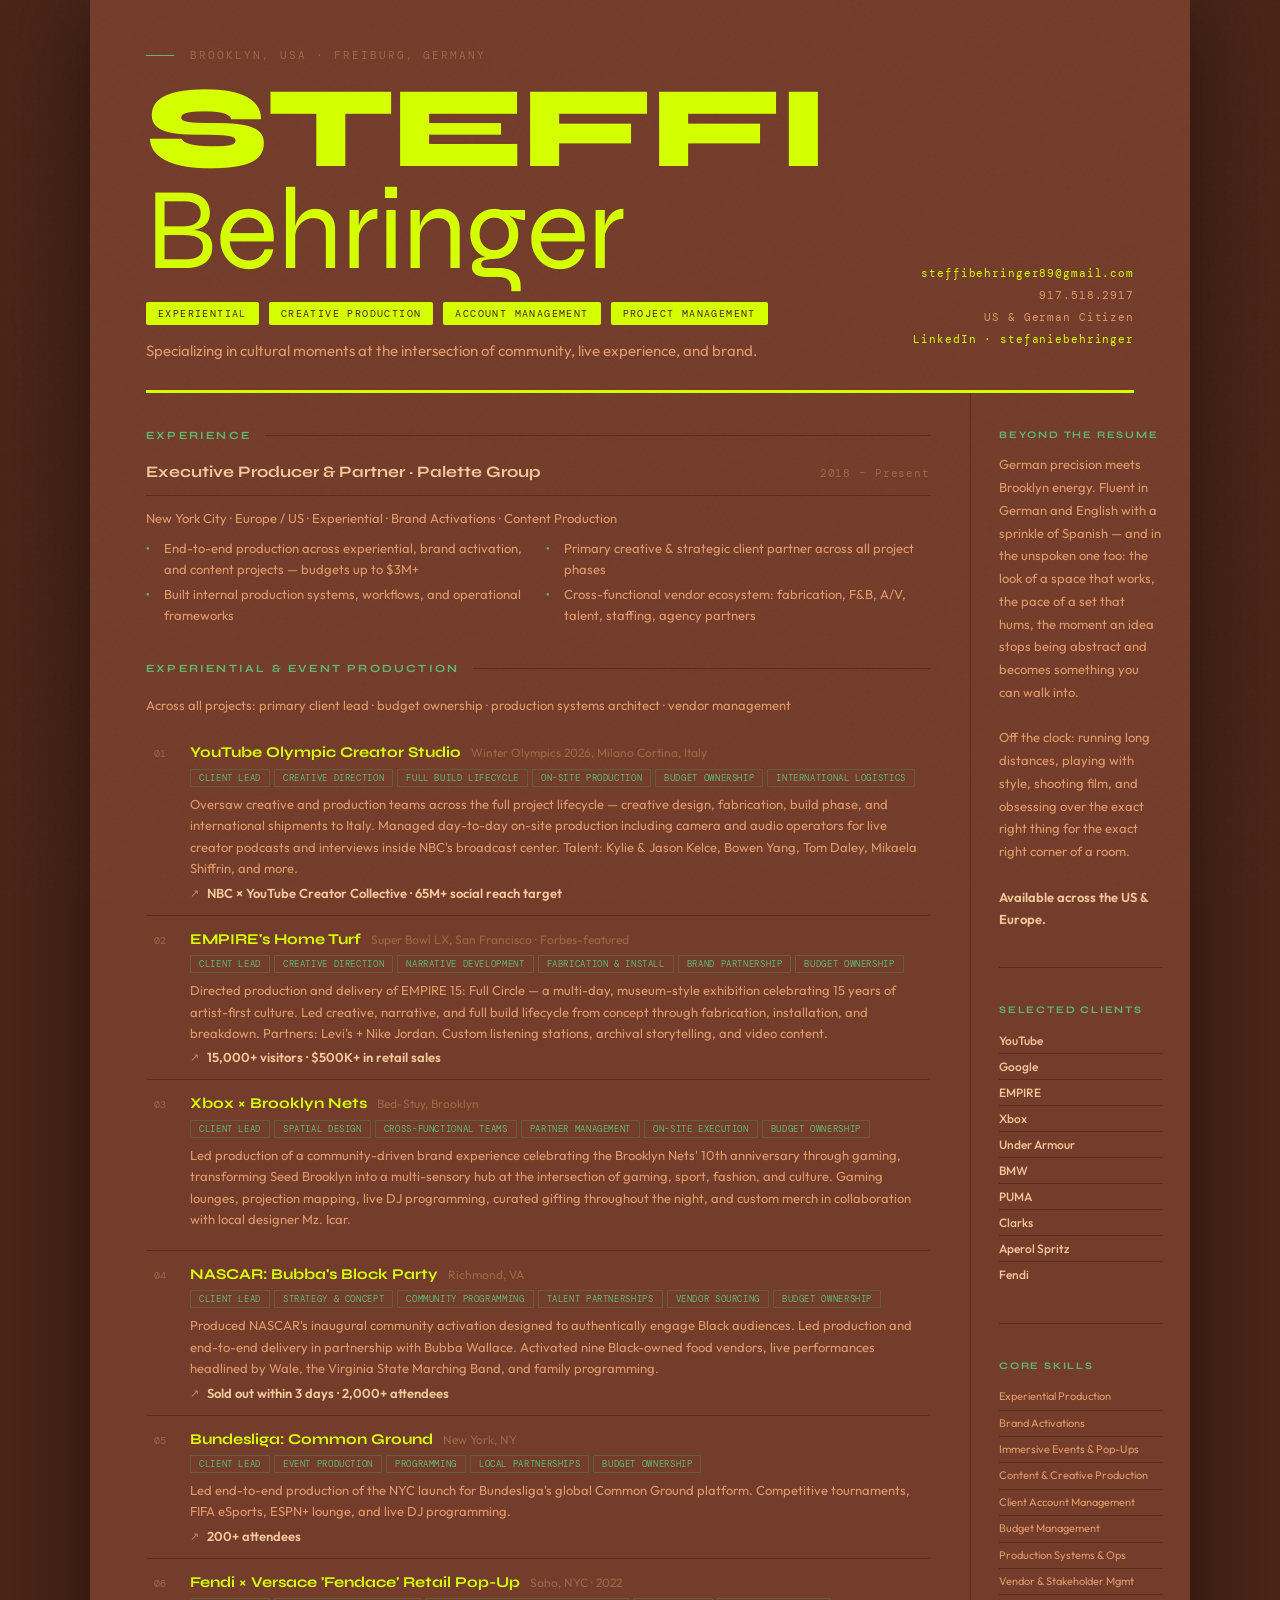
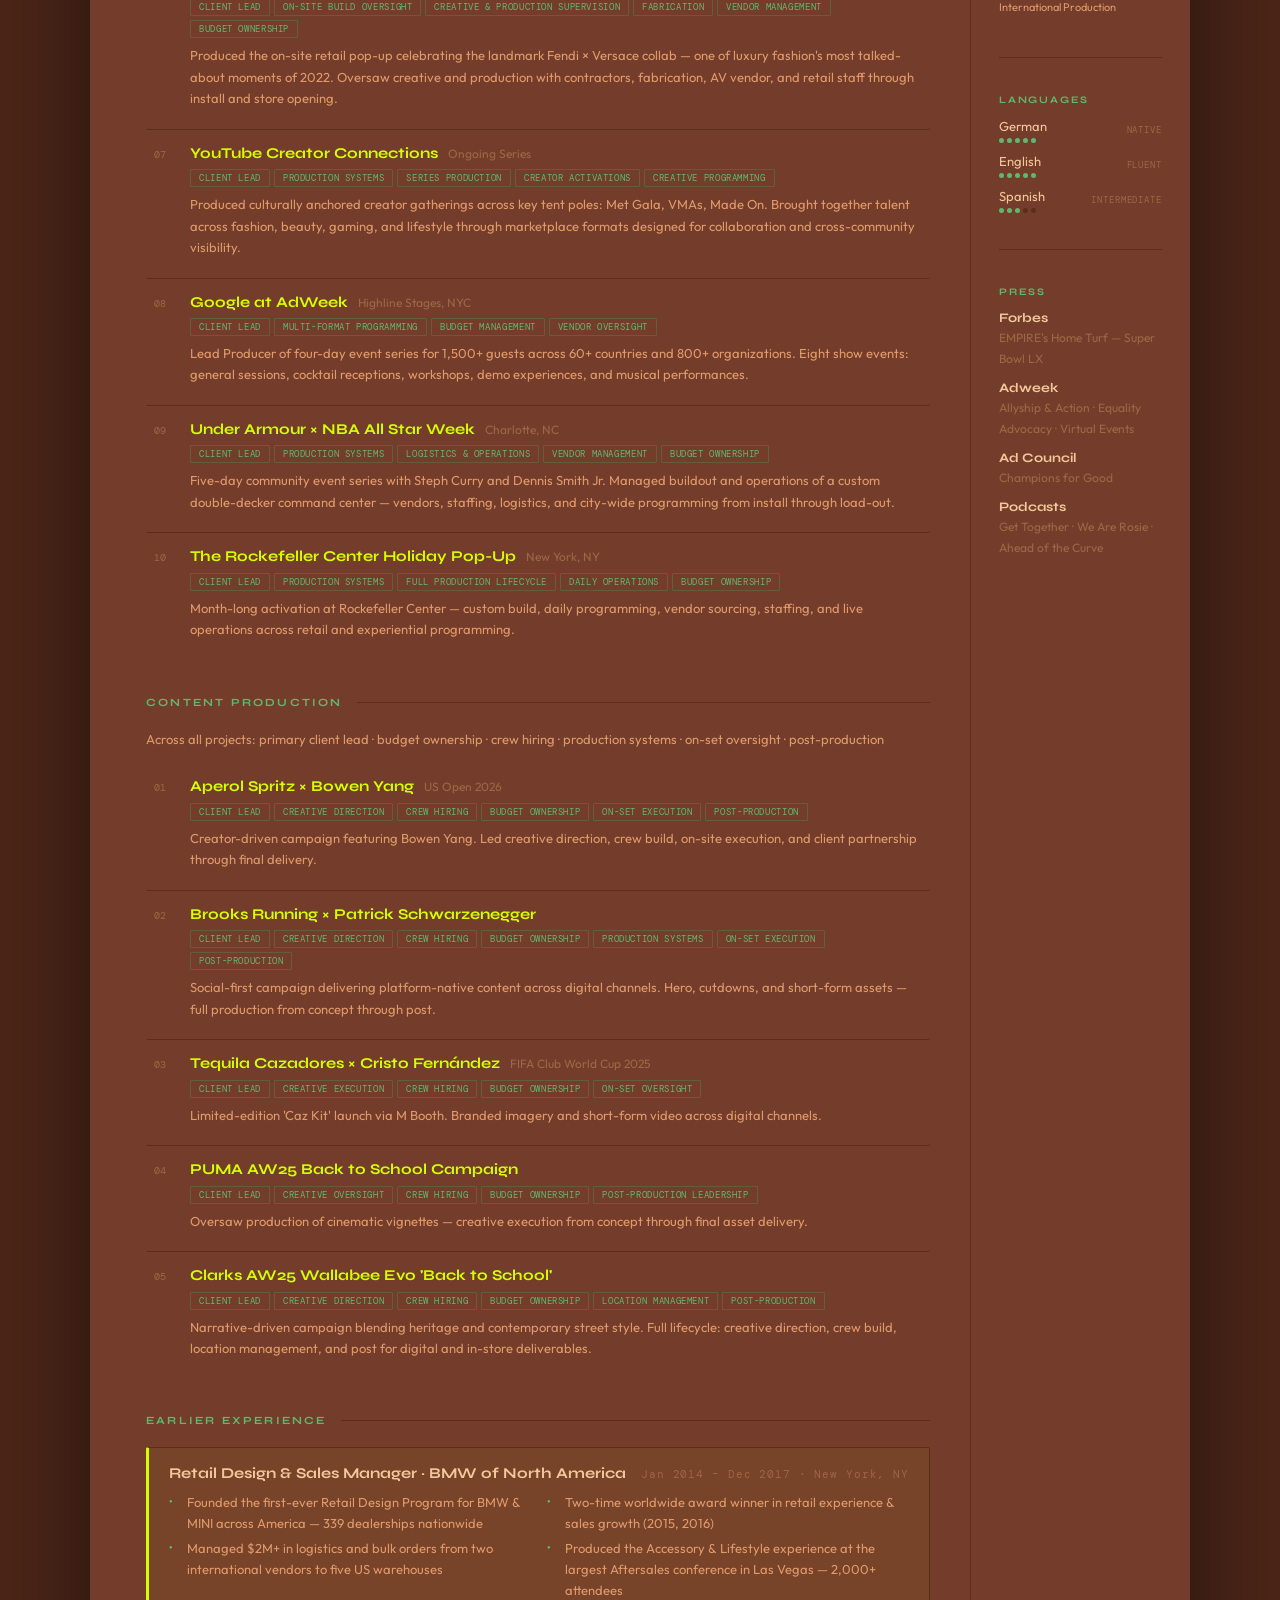
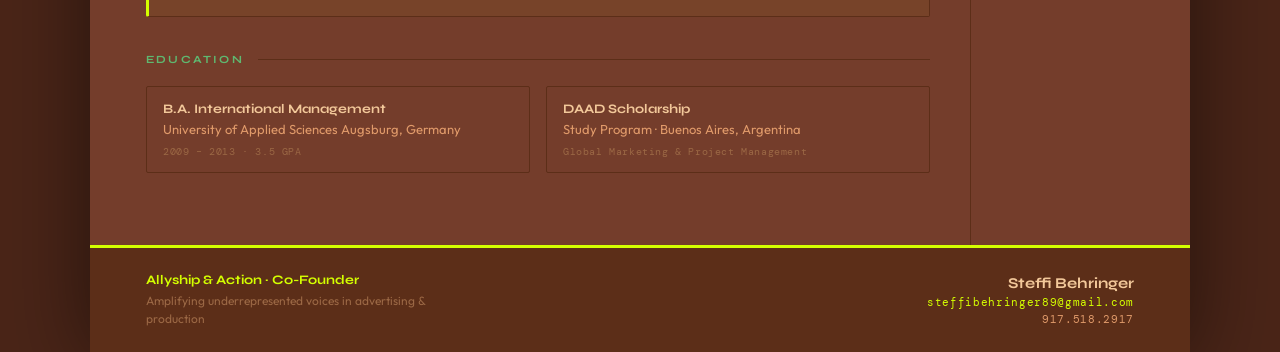
==== index.html @ c81f3624 "Add files via upload" ====
<!DOCTYPE html>
<html lang="en">
<head>
<meta charset="UTF-8">
<meta name="viewport" content="width=device-width, initial-scale=1.0">
<title>Steffi Behringer — Producer</title>
<link rel="preconnect" href="https://fonts.googleapis.com">
<link rel="preconnect" href="https://fonts.gstatic.com" crossorigin>
<link href="https://fonts.googleapis.com/css2?family=Syne:wght@400;600;700;800&family=Outfit:wght@300;400;500;600&family=DM+Mono:wght@300;400&display=swap" rel="stylesheet">

<style>
* { box-sizing: border-box; margin: 0; padding: 0; }

:root {
  --bg:     #743D2B;
  --ink:    #F2C89A;
  --neon:   #D4FF00;
  --peach:  #C68863;
  --green:  #5FB870;
  --mid:    #E09A6A;
  --lt:     #9B6845;
  --rule:   #5C2E18;
  --display:'Syne', sans-serif;
  --body:   'Outfit', sans-serif;
  --mono:   'DM Mono', monospace;
}

html { background: #4A2518; }

body {
  background: var(--bg);
  color: var(--ink);
  font-family: var(--body);
  max-width: 1100px;
  margin: 0 auto;
  position: relative;
  box-shadow: 0 8px 80px rgba(0,0,0,0.5);
  min-height: 100vh;
}

body::before {
  content: '';
  position: fixed;
  inset: 0;
  background-image: url("data:image/svg+xml,%3Csvg viewBox='0 0 256 256' xmlns='http://www.w3.org/2000/svg'%3E%3Cfilter id='noise'%3E%3CfeTurbulence type='fractalNoise' baseFrequency='0.9' numOctaves='4' stitchTiles='stitch'/%3E%3C/filter%3E%3Crect width='100%25' height='100%25' filter='url(%23noise)' opacity='0.04'/%3E%3C/svg%3E");
  pointer-events: none;
  opacity: 0.35;
  z-index: 0;
}

/* ── MASTHEAD ── */
.masthead {
  padding: 48px 56px 0;
  display: grid;
  grid-template-columns: 1fr auto;
  align-items: end;
  gap: 32px;
  position: relative;
  z-index: 1;
}

.issue-line {
  font-family: var(--mono);
  font-size: 11px;
  letter-spacing: 0.18em;
  color: var(--lt);
  text-transform: uppercase;
  margin-bottom: 16px;
  display: flex;
  align-items: center;
  gap: 16px;
}
.issue-line::before {
  content: '';
  display: inline-block;
  width: 28px; height: 1px;
  background: var(--green);
}

.name-first {
  font-family: var(--display);
  font-size: clamp(72px, 10vw, 116px);
  font-weight: 800;
  line-height: 0.88;
  color: var(--neon);
  letter-spacing: -0.02em;
  display: block;
}
.name-last {
  font-family: var(--display);
  font-size: clamp(72px, 10vw, 116px);
  font-weight: 400;
  line-height: 0.88;
  color: var(--neon);
  letter-spacing: -0.01em;
  display: block;
}

/* Pills: neon yellow bg, dark text */
.title-strip {
  margin-top: 20px;
  display: flex;
  align-items: center;
  gap: 10px;
  flex-wrap: wrap;
}
.title-pill {
  font-family: var(--mono);
  font-size: 10px;
  letter-spacing: 0.14em;
  text-transform: uppercase;
  color: #4A2518;
  background: var(--neon);
  padding: 5px 12px;
  border-radius: 2px;
}

.masthead-right {
  display: flex;
  flex-direction: column;
  align-items: flex-end;
  gap: 8px;
  padding-bottom: 12px;
}
.contact-line {
  font-family: var(--mono);
  font-size: 11px;
  letter-spacing: 0.08em;
  color: var(--mid);
  text-align: right;
  line-height: 2;
}
.contact-line a { color: var(--neon); text-decoration: none; }

/* ── ACCENT RULE ── */
.accent-rule {
  height: 3px;
  background: var(--neon);
  margin: 28px 56px 0;
  position: relative;
  z-index: 1;
}

/* ── MAIN GRID ── */
.main-grid {
  display: grid;
  grid-template-columns: 1fr 220px;
  gap: 0;
  position: relative;
  z-index: 1;
}

/* ── SIDEBAR ── */
.sidebar {
  border-left: 1px solid var(--rule);
  padding: 36px 28px;
  display: flex;
  flex-direction: column;
  gap: 36px;
}

.sidebar-label {
  font-family: var(--display);
  font-size: 10px;
  font-weight: 700;
  letter-spacing: 0.18em;
  text-transform: uppercase;
  color: var(--green);
  margin-bottom: 12px;
  display: block;
}

.beyond-text {
  font-family: var(--body);
  font-size: 13px;
  line-height: 1.75;
  color: var(--mid);
}
.beyond-text strong {
  font-weight: 600;
  color: var(--ink);
}

.sidebar-divider { height: 1px; background: var(--rule); }

.competency-list { list-style: none; }
.competency-list li {
  font-family: var(--body);
  font-size: 11px;
  color: var(--mid);
  padding: 5px 0;
  border-bottom: 1px solid var(--rule);
  line-height: 1.4;
}
.competency-list li:last-child { border-bottom: none; }

.press-item { margin-bottom: 12px; }
.press-outlet {
  font-family: var(--display);
  font-size: 13px;
  font-weight: 700;
  color: var(--ink);
  display: block;
}
.press-desc {
  font-family: var(--body);
  font-size: 12px;
  color: var(--lt);
  line-height: 1.5;
}

.lang-list { display: flex; flex-direction: column; gap: 10px; }
.lang-item { display: flex; justify-content: space-between; align-items: center; }
.lang-name { font-family: var(--body); font-size: 13px; color: var(--ink); }
.lang-level { font-family: var(--mono); font-size: 9px; letter-spacing: 0.1em; color: var(--lt); text-transform: uppercase; }
.lang-dots { display: flex; gap: 3px; margin-top: 4px; }
.lang-dot { width: 5px; height: 5px; border-radius: 50%; background: var(--rule); }
.lang-dot.filled { background: var(--green); }

/* ── MAIN CONTENT ── */
.content { padding: 36px 40px 36px 56px; }

.section { margin-bottom: 36px; }

.section-header {
  display: flex;
  align-items: center;
  gap: 14px;
  margin-bottom: 20px;
}
.section-title {
  font-family: var(--display);
  font-size: 11px;
  font-weight: 700;
  letter-spacing: 0.2em;
  text-transform: uppercase;
  color: var(--green);
  white-space: nowrap;
}
.section-rule { flex: 1; height: 1px; background: var(--rule); }

.palette-role {
  display: grid;
  grid-template-columns: 1fr auto;
  align-items: baseline;
  gap: 16px;
  margin-bottom: 14px;
  padding-bottom: 14px;
  border-bottom: 1px solid var(--rule);
}
.palette-title {
  font-family: var(--display);
  font-size: 16px;
  font-weight: 700;
  color: var(--ink);
}
.palette-dates {
  font-family: var(--mono);
  font-size: 11px;
  letter-spacing: 0.08em;
  color: var(--lt);
}
.palette-meta {
  font-family: var(--body);
  font-size: 13px;
  color: var(--mid);
  margin-bottom: 12px;
}
.palette-bullets {
  list-style: none;
  display: grid;
  grid-template-columns: 1fr 1fr;
  gap: 4px 16px;
  margin-bottom: 4px;
}
.palette-bullets li {
  font-family: var(--body);
  font-size: 13px;
  color: var(--mid);
  padding-left: 18px;
  position: relative;
  line-height: 1.6;
}
.palette-bullets li::before {
  content: '●';
  position: absolute;
  left: 0;
  color: var(--green);
  font-size: 6px;
  top: 6px;
}

.subsection-label {
  font-family: var(--display);
  font-size: 14px;
  font-weight: 700;
  color: var(--ink);
  margin: 22px 0 14px;
  padding-bottom: 6px;
  border-bottom: 1px solid var(--rule);
  display: flex;
  align-items: center;
  gap: 10px;
}
.subsection-label::before {
  content: '';
  display: inline-block;
  width: 6px; height: 6px;
  border-radius: 50%;
  background: var(--neon);
  flex-shrink: 0;
}

.content-intro {
  font-family: var(--body);
  font-size: 13px;
  color: var(--mid);
  margin-bottom: 14px;
  line-height: 1.6;
}

.project-list { display: flex; flex-direction: column; gap: 0; }

.project-item {
  display: grid;
  grid-template-columns: auto 1fr;
  gap: 0 16px;
  padding: 14px 8px;
  border-bottom: 1px solid var(--rule);
  align-items: start;
  transition: background 0.15s;
  cursor: default;
  border-radius: 2px;
}
.project-item:hover { background: rgba(212,255,0,0.04); }
.project-item:last-child { border-bottom: none; }

.project-number {
  font-family: var(--mono);
  font-size: 10px;
  color: var(--lt);
  line-height: 1.8;
  min-width: 20px;
  padding-top: 2px;
}

.project-name-row {
  display: flex;
  align-items: baseline;
  gap: 10px;
  flex-wrap: wrap;
  margin-bottom: 6px;
}
.project-name {
  font-family: var(--display);
  font-size: 15px;
  font-weight: 700;
  color: var(--neon);
  line-height: 1.3;
}
.project-location {
  font-family: var(--body);
  font-size: 12px;
  color: var(--lt);
}

.project-tags {
  display: flex;
  flex-wrap: wrap;
  gap: 4px;
  margin-bottom: 7px;
}
.project-tag {
  font-family: var(--mono);
  font-size: 9px;
  letter-spacing: 0.07em;
  text-transform: uppercase;
  color: var(--green);
  border: 1px solid rgba(78,140,90,0.4);
  padding: 2px 8px;
  border-radius: 1px;
  background: transparent;
}

.project-desc {
  font-family: var(--body);
  font-size: 13px;
  color: var(--mid);
  line-height: 1.65;
  margin-bottom: 5px;
}
.project-impact {
  font-family: var(--body);
  font-size: 13px;
  font-weight: 600;
  color: var(--ink);
  display: flex;
  align-items: center;
  gap: 8px;
}
.project-impact::before { content: '↗'; color: var(--peach); font-size: 11px; font-family: var(--mono); font-weight: 300; }

/* ── BMW ── */
.bmw-block {
  background: rgba(212,255,0,0.03);
  border: 1px solid var(--rule);
  border-left: 3px solid var(--neon);
  padding: 16px 20px;
  border-radius: 2px;
}
.bmw-header {
  display: flex;
  justify-content: space-between;
  align-items: baseline;
  margin-bottom: 10px;
  flex-wrap: wrap;
  gap: 8px;
}
.bmw-title { font-family: var(--display); font-size: 15px; font-weight: 700; color: var(--ink); }
.bmw-dates { font-family: var(--mono); font-size: 11px; color: var(--lt); letter-spacing: 0.08em; }
.bmw-bullets { list-style: none; display: grid; grid-template-columns: 1fr 1fr; gap: 4px 16px; }
.bmw-bullets li {
  font-family: var(--body);
  font-size: 13px;
  color: var(--mid);
  padding-left: 18px;
  position: relative;
  line-height: 1.6;
}
.bmw-bullets li::before { content: '●'; position: absolute; left: 0; color: var(--green); font-size: 6px; top: 5px; }

/* ── EDUCATION ── */
.edu-strip { display: grid; grid-template-columns: 1fr 1fr; gap: 16px; }
.edu-card { padding: 14px 16px; border: 1px solid var(--rule); border-radius: 2px; }
.edu-degree { font-family: var(--display); font-size: 13px; font-weight: 700; color: var(--ink); margin-bottom: 3px; }
.edu-school { font-family: var(--body); font-size: 13px; color: var(--mid); line-height: 1.4; }
.edu-detail { font-family: var(--mono); font-size: 10px; color: var(--lt); letter-spacing: 0.06em; margin-top: 6px; }

/* ── FOOTER ── */
.footer-strip {
  border-top: 3px solid var(--neon);
  background: #5C2E18;
  padding: 24px 56px;
  display: flex;
  justify-content: space-between;
  align-items: center;
  flex-wrap: wrap;
  gap: 16px;
  position: relative;
  z-index: 1;
}
.footer-left {
  display: flex;
  flex-direction: column;
  gap: 4px;
}
.footer-allyship-title {
  font-family: var(--display);
  font-size: 13px;
  font-weight: 700;
  color: var(--neon);
}
.footer-allyship-sub {
  font-family: var(--body);
  font-size: 12px;
  color: var(--lt);
  max-width: 340px;
  line-height: 1.5;
}
.footer-right {
  display: flex;
  flex-direction: column;
  align-items: flex-end;
  gap: 3px;
}
.footer-name {
  font-family: var(--display);
  font-size: 15px;
  font-weight: 700;
  color: var(--ink);
}
.footer-contact-detail {
  font-family: var(--mono);
  font-size: 11px;
  letter-spacing: 0.06em;
  color: var(--mid);
}
.footer-contact-detail a { color: var(--neon); text-decoration: none; }

/* ── POSITIONING STATEMENT ── */
.positioning {
  font-family: var(--body);
  font-size: 15px;
  color: var(--mid);
  margin-top: 14px;
  margin-bottom: 0;
  line-height: 1.55;
  max-width: 620px;
}

/* ── CLIENT LOGO STRIP ── */
.client-strip {
  background: #5C2E18;
  border-top: 1px solid var(--rule);
  border-bottom: 1px solid var(--rule);
  padding: 18px 56px;
  position: relative;
  z-index: 1;
}
.client-strip-label {
  font-family: var(--mono);
  font-size: 9px;
  letter-spacing: 0.22em;
  text-transform: uppercase;
  color: var(--lt);
  margin-bottom: 14px;
  display: flex;
  align-items: center;
  gap: 12px;
}
.client-strip-label::after {
  content: '';
  flex: 1;
  height: 1px;
  background: var(--rule);
}
.client-logos {
  display: flex;
  align-items: center;
  flex-wrap: wrap;
}
.client-logo {
  font-family: var(--display);
  font-size: 12px;
  font-weight: 700;
  letter-spacing: 0.1em;
  text-transform: uppercase;
  color: var(--neon);
  padding: 6px 20px;
  border-right: 1px solid var(--rule);
  transition: opacity 0.2s;
  white-space: nowrap;
}
.client-logo:last-child { border-right: none; }
.client-logo:hover { opacity: 0.7; }

@media print {
  html { background: var(--bg); }
  body { box-shadow: none; max-width: 100%; }
  .project-item:hover { background: transparent; }
}
</style>
</head>
<body>

<!-- ── MASTHEAD ── -->
<header class="masthead">
  <div class="masthead-left">
    <div class="issue-line">Brooklyn, USA · Freiburg, Germany</div>
    <div class="name-block">
      <span class="name-first">STEFFI</span>
      <span class="name-last">Behringer</span>
    </div>
    <div class="title-strip">
      <span class="title-pill">Experiential</span>
      <span class="title-pill">Creative Production</span>
      <span class="title-pill">Account Management</span>
      <span class="title-pill">Project Management</span>
    </div>
    <p class="positioning">Specializing in cultural moments at the intersection of community, live experience, and brand.</p>
  </div>
  <div class="masthead-right">
    <div class="contact-line">
      <a href="mailto:steffibehringer89@gmail.com">steffibehringer89@gmail.com</a><br>
      917.518.2917<br>
      US &amp; German Citizen<br>
      <a href="https://linkedin.com/in/stefaniebehringer">LinkedIn · stefaniebehringer</a>
    </div>
  </div>
</header>

<div class="accent-rule"></div>

<!-- ── MAIN ── -->
<div class="main-grid">

  <!-- ── CONTENT ── -->
  <main class="content">

    <!-- PALETTE GROUP -->
    <section class="section">
      <div class="section-header">
        <span class="section-title">Experience</span>
        <div class="section-rule"></div>
      </div>
      <div class="palette-role">
        <div class="palette-title">Executive Producer &amp; Partner · Palette Group</div>
        <div class="palette-dates">2018 – Present</div>
      </div>
      <div class="palette-meta">New York City · Europe / US · Experiential · Brand Activations · Content Production</div>
      <ul class="palette-bullets">
        <li>End-to-end production across experiential, brand activation, and content projects — budgets up to $3M+</li>
        <li>Primary creative &amp; strategic client partner across all project phases</li>
        <li>Built internal production systems, workflows, and operational frameworks</li>
        <li>Cross-functional vendor ecosystem: fabrication, F&amp;B, A/V, talent, staffing, agency partners</li>
      </ul>
    </section>

    <!-- EXPERIENTIAL -->
    <section class="section">
      <div class="section-header">
        <span class="section-title">Experiential &amp; Event Production</span>
        <div class="section-rule"></div>
      </div>
      <p class="content-intro">Across all projects: primary client lead · budget ownership · production systems architect · vendor management</p>

      <div class="project-list">

        <div class="project-item">
          <div class="project-number">01</div>
          <div class="project-body">
            <div class="project-name-row">
              <span class="project-name">YouTube Olympic Creator Studio</span>
              <span class="project-location">Winter Olympics 2026, Milano Cortina, Italy</span>
            </div>
            <div class="project-tags">
              <span class="project-tag">Client Lead</span>
              <span class="project-tag">Creative Direction</span>
              <span class="project-tag">Full Build Lifecycle</span>
              <span class="project-tag">On-Site Production</span>
              <span class="project-tag">Budget Ownership</span>
              <span class="project-tag">International Logistics</span>
            </div>
            <p class="project-desc">Oversaw creative and production teams across the full project lifecycle — creative design, fabrication, build phase, and international shipments to Italy. Managed day-to-day on-site production including camera and audio operators for live creator podcasts and interviews inside NBC's broadcast center. Talent: Kylie &amp; Jason Kelce, Bowen Yang, Tom Daley, Mikaela Shiffrin, and more.</p>
            <div class="project-impact">NBC × YouTube Creator Collective · 65M+ social reach target</div>
          </div>
        </div>

        <div class="project-item">
          <div class="project-number">02</div>
          <div class="project-body">
            <div class="project-name-row">
              <span class="project-name">EMPIRE's Home Turf</span>
              <span class="project-location">Super Bowl LX, San Francisco · Forbes-featured</span>
            </div>
            <div class="project-tags">
              <span class="project-tag">Client Lead</span>
              <span class="project-tag">Creative Direction</span>
              <span class="project-tag">Narrative Development</span>
              <span class="project-tag">Fabrication &amp; Install</span>
              <span class="project-tag">Brand Partnership</span>
              <span class="project-tag">Budget Ownership</span>
            </div>
            <p class="project-desc">Directed production and delivery of EMPIRE 15: Full Circle — a multi-day, museum-style exhibition celebrating 15 years of artist-first culture. Led creative, narrative, and full build lifecycle from concept through fabrication, installation, and breakdown. Partners: Levi's + Nike Jordan. Custom listening stations, archival storytelling, and video content.</p>
            <div class="project-impact">15,000+ visitors · $500K+ in retail sales</div>
          </div>
        </div>

        <div class="project-item">
          <div class="project-number">03</div>
          <div class="project-body">
            <div class="project-name-row">
              <span class="project-name">Xbox × Brooklyn Nets</span>
              <span class="project-location">Bed-Stuy, Brooklyn</span>
            </div>
            <div class="project-tags">
              <span class="project-tag">Client Lead</span>
              <span class="project-tag">Spatial Design</span>
              <span class="project-tag">Cross-Functional Teams</span>
              <span class="project-tag">Partner Management</span>
              <span class="project-tag">On-Site Execution</span>
              <span class="project-tag">Budget Ownership</span>
            </div>
            <p class="project-desc">Led production of a community-driven brand experience celebrating the Brooklyn Nets' 10th anniversary through gaming, transforming Seed Brooklyn into a multi-sensory hub at the intersection of gaming, sport, fashion, and culture. Gaming lounges, projection mapping, live DJ programming, curated gifting throughout the night, and custom merch in collaboration with local designer Mz. Icar.</p>
          </div>
        </div>

        <div class="project-item">
          <div class="project-number">04</div>
          <div class="project-body">
            <div class="project-name-row">
              <span class="project-name">NASCAR: Bubba's Block Party</span>
              <span class="project-location">Richmond, VA</span>
            </div>
            <div class="project-tags">
              <span class="project-tag">Client Lead</span>
              <span class="project-tag">Strategy &amp; Concept</span>
              <span class="project-tag">Community Programming</span>
              <span class="project-tag">Talent Partnerships</span>
              <span class="project-tag">Vendor Sourcing</span>
              <span class="project-tag">Budget Ownership</span>
            </div>
            <p class="project-desc">Produced NASCAR's inaugural community activation designed to authentically engage Black audiences. Led production and end-to-end delivery in partnership with Bubba Wallace. Activated nine Black-owned food vendors, live performances headlined by Wale, the Virginia State Marching Band, and family programming.</p>
            <div class="project-impact">Sold out within 3 days · 2,000+ attendees</div>
          </div>
        </div>

        <div class="project-item">
          <div class="project-number">05</div>
          <div class="project-body">
            <div class="project-name-row">
              <span class="project-name">Bundesliga: Common Ground</span>
              <span class="project-location">New York, NY</span>
            </div>
            <div class="project-tags">
              <span class="project-tag">Client Lead</span>
              <span class="project-tag">Event Production</span>
              <span class="project-tag">Programming</span>
              <span class="project-tag">Local Partnerships</span>
              <span class="project-tag">Budget Ownership</span>
            </div>
            <p class="project-desc">Led end-to-end production of the NYC launch for Bundesliga's global Common Ground platform. Competitive tournaments, FIFA eSports, ESPN+ lounge, and live DJ programming.</p>
            <div class="project-impact">200+ attendees</div>
          </div>
        </div>

        <div class="project-item">
          <div class="project-number">06</div>
          <div class="project-body">
            <div class="project-name-row">
              <span class="project-name">Fendi × Versace 'Fendace' Retail Pop-Up</span>
              <span class="project-location">Soho, NYC · 2022</span>
            </div>
            <div class="project-tags">
              <span class="project-tag">Client Lead</span>
              <span class="project-tag">On-Site Build Oversight</span>
              <span class="project-tag">Creative &amp; Production Supervision</span>
              <span class="project-tag">Fabrication</span>
              <span class="project-tag">Vendor Management</span>
              <span class="project-tag">Budget Ownership</span>
            </div>
            <p class="project-desc">Produced the on-site retail pop-up celebrating the landmark Fendi × Versace collab — one of luxury fashion's most talked-about moments of 2022. Oversaw creative and production with contractors, fabrication, AV vendor, and retail staff through install and store opening.</p>
          </div>
        </div>

        <div class="project-item">
          <div class="project-number">07</div>
          <div class="project-body">
            <div class="project-name-row">
              <span class="project-name">YouTube Creator Connections</span>
              <span class="project-location">Ongoing Series</span>
            </div>
            <div class="project-tags">
              <span class="project-tag">Client Lead</span>
              <span class="project-tag">Production Systems</span>
              <span class="project-tag">Series Production</span>
              <span class="project-tag">Creator Activations</span>
              <span class="project-tag">Creative Programming</span>
            </div>
            <p class="project-desc">Produced culturally anchored creator gatherings across key tent poles: Met Gala, VMAs, Made On. Brought together talent across fashion, beauty, gaming, and lifestyle through marketplace formats designed for collaboration and cross-community visibility.</p>
          </div>
        </div>

        <div class="project-item">
          <div class="project-number">08</div>
          <div class="project-body">
            <div class="project-name-row">
              <span class="project-name">Google at AdWeek</span>
              <span class="project-location">Highline Stages, NYC</span>
            </div>
            <div class="project-tags">
              <span class="project-tag">Client Lead</span>
              <span class="project-tag">Multi-Format Programming</span>
              <span class="project-tag">Budget Management</span>
              <span class="project-tag">Vendor Oversight</span>
            </div>
            <p class="project-desc">Lead Producer of four-day event series for 1,500+ guests across 60+ countries and 800+ organizations. Eight show events: general sessions, cocktail receptions, workshops, demo experiences, and musical performances.</p>
          </div>
        </div>

        <div class="project-item">
          <div class="project-number">09</div>
          <div class="project-body">
            <div class="project-name-row">
              <span class="project-name">Under Armour × NBA All Star Week</span>
              <span class="project-location">Charlotte, NC</span>
            </div>
            <div class="project-tags">
              <span class="project-tag">Client Lead</span>
              <span class="project-tag">Production Systems</span>
              <span class="project-tag">Logistics &amp; Operations</span>
              <span class="project-tag">Vendor Management</span>
              <span class="project-tag">Budget Ownership</span>
            </div>
            <p class="project-desc">Five-day community event series with Steph Curry and Dennis Smith Jr. Managed buildout and operations of a custom double-decker command center — vendors, staffing, logistics, and city-wide programming from install through load-out.</p>
          </div>
        </div>

        <div class="project-item">
          <div class="project-number">10</div>
          <div class="project-body">
            <div class="project-name-row">
              <span class="project-name">The Rockefeller Center Holiday Pop-Up</span>
              <span class="project-location">New York, NY</span>
            </div>
            <div class="project-tags">
              <span class="project-tag">Client Lead</span>
              <span class="project-tag">Production Systems</span>
              <span class="project-tag">Full Production Lifecycle</span>
              <span class="project-tag">Daily Operations</span>
              <span class="project-tag">Budget Ownership</span>
            </div>
            <p class="project-desc">Month-long activation at Rockefeller Center — custom build, daily programming, vendor sourcing, staffing, and live operations across retail and experiential programming.</p>
          </div>
        </div>

      </div>
    </section>

    <!-- CONTENT PRODUCTION -->
    <section class="section">
      <div class="section-header">
        <span class="section-title">Content Production</span>
        <div class="section-rule"></div>
      </div>
      <p class="content-intro">Across all projects: primary client lead · budget ownership · crew hiring · production systems · on-set oversight · post-production</p>

      <div class="project-list">

        <div class="project-item">
          <div class="project-number">01</div>
          <div class="project-body">
            <div class="project-name-row">
              <span class="project-name">Aperol Spritz × Bowen Yang</span>
              <span class="project-location">US Open 2026</span>
            </div>
            <div class="project-tags">
              <span class="project-tag">Client Lead</span>
              <span class="project-tag">Creative Direction</span>
              <span class="project-tag">Crew Hiring</span>
              <span class="project-tag">Budget Ownership</span>
              <span class="project-tag">On-Set Execution</span>
              <span class="project-tag">Post-Production</span>
            </div>
            <p class="project-desc">Creator-driven campaign featuring Bowen Yang. Led creative direction, crew build, on-site execution, and client partnership through final delivery.</p>
          </div>
        </div>

        <div class="project-item">
          <div class="project-number">02</div>
          <div class="project-body">
            <div class="project-name-row">
              <span class="project-name">Brooks Running × Patrick Schwarzenegger</span>
            </div>
            <div class="project-tags">
              <span class="project-tag">Client Lead</span>
              <span class="project-tag">Creative Direction</span>
              <span class="project-tag">Crew Hiring</span>
              <span class="project-tag">Budget Ownership</span>
              <span class="project-tag">Production Systems</span>
              <span class="project-tag">On-Set Execution</span>
              <span class="project-tag">Post-Production</span>
            </div>
            <p class="project-desc">Social-first campaign delivering platform-native content across digital channels. Hero, cutdowns, and short-form assets — full production from concept through post.</p>
          </div>
        </div>

        <div class="project-item">
          <div class="project-number">03</div>
          <div class="project-body">
            <div class="project-name-row">
              <span class="project-name">Tequila Cazadores × Cristo Fernández</span>
              <span class="project-location">FIFA Club World Cup 2025</span>
            </div>
            <div class="project-tags">
              <span class="project-tag">Client Lead</span>
              <span class="project-tag">Creative Execution</span>
              <span class="project-tag">Crew Hiring</span>
              <span class="project-tag">Budget Ownership</span>
              <span class="project-tag">On-Set Oversight</span>
            </div>
            <p class="project-desc">Limited-edition 'Caz Kit' launch via M Booth. Branded imagery and short-form video across digital channels.</p>
          </div>
        </div>

        <div class="project-item">
          <div class="project-number">04</div>
          <div class="project-body">
            <div class="project-name-row">
              <span class="project-name">PUMA AW25 Back to School Campaign</span>
            </div>
            <div class="project-tags">
              <span class="project-tag">Client Lead</span>
              <span class="project-tag">Creative Oversight</span>
              <span class="project-tag">Crew Hiring</span>
              <span class="project-tag">Budget Ownership</span>
              <span class="project-tag">Post-Production Leadership</span>
            </div>
            <p class="project-desc">Oversaw production of cinematic vignettes — creative execution from concept through final asset delivery.</p>
          </div>
        </div>

        <div class="project-item">
          <div class="project-number">05</div>
          <div class="project-body">
            <div class="project-name-row">
              <span class="project-name">Clarks AW25 Wallabee Evo 'Back to School'</span>
            </div>
            <div class="project-tags">
              <span class="project-tag">Client Lead</span>
              <span class="project-tag">Creative Direction</span>
              <span class="project-tag">Crew Hiring</span>
              <span class="project-tag">Budget Ownership</span>
              <span class="project-tag">Location Management</span>
              <span class="project-tag">Post-Production</span>
            </div>
            <p class="project-desc">Narrative-driven campaign blending heritage and contemporary street style. Full lifecycle: creative direction, crew build, location management, and post for digital and in-store deliverables.</p>
          </div>
        </div>

      </div>
    </section>

    <!-- BMW -->
    <section class="section">
      <div class="section-header">
        <span class="section-title">Earlier Experience</span>
        <div class="section-rule"></div>
      </div>
      <div class="bmw-block">
        <div class="bmw-header">
          <div class="bmw-title">Retail Design &amp; Sales Manager · BMW of North America</div>
          <div class="bmw-dates">Jan 2014 – Dec 2017 · New York, NY</div>
        </div>
        <ul class="bmw-bullets">
          <li>Founded the first-ever Retail Design Program for BMW &amp; MINI across America — 339 dealerships nationwide</li>
          <li>Two-time worldwide award winner in retail experience &amp; sales growth (2015, 2016)</li>
          <li>Managed $2M+ in logistics and bulk orders from two international vendors to five US warehouses</li>
          <li>Produced the Accessory &amp; Lifestyle experience at the largest Aftersales conference in Las Vegas — 2,000+ attendees</li>
        </ul>
      </div>
    </section>

    <!-- EDUCATION -->
    <section class="section">
      <div class="section-header">
        <span class="section-title">Education</span>
        <div class="section-rule"></div>
      </div>
      <div class="edu-strip">
        <div class="edu-card">
          <div class="edu-degree">B.A. International Management</div>
          <div class="edu-school">University of Applied Sciences Augsburg, Germany</div>
          <div class="edu-detail">2009 – 2013 · 3.5 GPA</div>
        </div>
        <div class="edu-card">
          <div class="edu-degree">DAAD Scholarship</div>
          <div class="edu-school">Study Program · Buenos Aires, Argentina</div>
          <div class="edu-detail">Global Marketing &amp; Project Management</div>
        </div>
      </div>
    </section>

  </main>

  <!-- ── SIDEBAR ── -->
  <aside class="sidebar">

    <div>
      <span class="sidebar-label">Beyond the Resume</span>
      <p class="beyond-text">
        German precision meets Brooklyn energy. Fluent in German and English with a sprinkle of Spanish — and in the unspoken one too: the look of a space that works, the pace of a set that hums, the moment an idea stops being abstract and becomes something you can walk into.<br><br>
        Off the clock: running long distances, playing with style, shooting film, and obsessing over the exact right thing for the exact right corner of a room.<br><br>
        <strong>Available across the US &amp; Europe.</strong>
      </p>
    </div>

    <div class="sidebar-divider"></div>

    <div>
      <span class="sidebar-label">Selected Clients</span>
      <div class="competency-list">
        <div style="font-family:var(--body);font-size:12px;color:var(--ink);padding:5px 0;border-bottom:1px solid var(--rule);font-weight:500;">YouTube</div>
        <div style="font-family:var(--body);font-size:12px;color:var(--ink);padding:5px 0;border-bottom:1px solid var(--rule);font-weight:500;">Google</div>
        <div style="font-family:var(--body);font-size:12px;color:var(--ink);padding:5px 0;border-bottom:1px solid var(--rule);font-weight:500;">EMPIRE</div>
        <div style="font-family:var(--body);font-size:12px;color:var(--ink);padding:5px 0;border-bottom:1px solid var(--rule);font-weight:500;">Xbox</div>
        <div style="font-family:var(--body);font-size:12px;color:var(--ink);padding:5px 0;border-bottom:1px solid var(--rule);font-weight:500;">Under Armour</div>
        <div style="font-family:var(--body);font-size:12px;color:var(--ink);padding:5px 0;border-bottom:1px solid var(--rule);font-weight:500;">BMW</div>
        <div style="font-family:var(--body);font-size:12px;color:var(--ink);padding:5px 0;border-bottom:1px solid var(--rule);font-weight:500;">PUMA</div>
        <div style="font-family:var(--body);font-size:12px;color:var(--ink);padding:5px 0;border-bottom:1px solid var(--rule);font-weight:500;">Clarks</div>
        <div style="font-family:var(--body);font-size:12px;color:var(--ink);padding:5px 0;border-bottom:1px solid var(--rule);font-weight:500;">Aperol Spritz</div>
        <div style="font-family:var(--body);font-size:12px;color:var(--ink);padding:5px 0;font-weight:500;">Fendi</div>
      </div>
    </div>

    <div class="sidebar-divider"></div>

    <div>
      <span class="sidebar-label">Core Skills</span>
      <ul class="competency-list">
        <li>Experiential Production</li>
        <li>Brand Activations</li>
        <li>Immersive Events &amp; Pop-Ups</li>
        <li>Content &amp; Creative Production</li>
        <li>Client Account Management</li>
        <li>Budget Management</li>
        <li>Production Systems &amp; Ops</li>
        <li>Vendor &amp; Stakeholder Mgmt</li>
        <li>International Production</li>
      </ul>
    </div>

    <div class="sidebar-divider"></div>

    <div>
      <span class="sidebar-label">Languages</span>
      <div class="lang-list">
        <div class="lang-item">
          <div>
            <div class="lang-name">German</div>
            <div class="lang-dots">
              <div class="lang-dot filled"></div><div class="lang-dot filled"></div>
              <div class="lang-dot filled"></div><div class="lang-dot filled"></div>
              <div class="lang-dot filled"></div>
            </div>
          </div>
          <div class="lang-level">Native</div>
        </div>
        <div class="lang-item">
          <div>
            <div class="lang-name">English</div>
            <div class="lang-dots">
              <div class="lang-dot filled"></div><div class="lang-dot filled"></div>
              <div class="lang-dot filled"></div><div class="lang-dot filled"></div>
              <div class="lang-dot filled"></div>
            </div>
          </div>
          <div class="lang-level">Fluent</div>
        </div>
        <div class="lang-item">
          <div>
            <div class="lang-name">Spanish</div>
            <div class="lang-dots">
              <div class="lang-dot filled"></div><div class="lang-dot filled"></div>
              <div class="lang-dot filled"></div><div class="lang-dot"></div>
              <div class="lang-dot"></div>
            </div>
          </div>
          <div class="lang-level">Intermediate</div>
        </div>
      </div>
    </div>

    <div class="sidebar-divider"></div>

    <div>
      <span class="sidebar-label">Press</span>
      <div class="press-list">
        <div class="press-item">
          <span class="press-outlet">Forbes</span>
          <span class="press-desc">EMPIRE's Home Turf — Super Bowl LX</span>
        </div>
        <div class="press-item">
          <span class="press-outlet">Adweek</span>
          <span class="press-desc">Allyship &amp; Action · Equality Advocacy · Virtual Events</span>
        </div>
        <div class="press-item">
          <span class="press-outlet">Ad Council</span>
          <span class="press-desc">Champions for Good</span>
        </div>
        <div class="press-item">
          <span class="press-outlet">Podcasts</span>
          <span class="press-desc">Get Together · We Are Rosie · Ahead of the Curve</span>
        </div>
      </div>
    </div>

  </aside>
</div>

<!-- ── FOOTER ── -->
<footer class="footer-strip">
  <div class="footer-left">
    <div class="footer-allyship-title">Allyship &amp; Action · Co-Founder</div>
    <div class="footer-allyship-sub">Amplifying underrepresented voices in advertising &amp; production</div>
  </div>
  <div class="footer-right">
    <div class="footer-name">Steffi Behringer</div>
    <div class="footer-contact-detail"><a href="mailto:steffibehringer89@gmail.com">steffibehringer89@gmail.com</a></div>
    <div class="footer-contact-detail">917.518.2917</div>
  </div>
</footer>

</body>
</html>
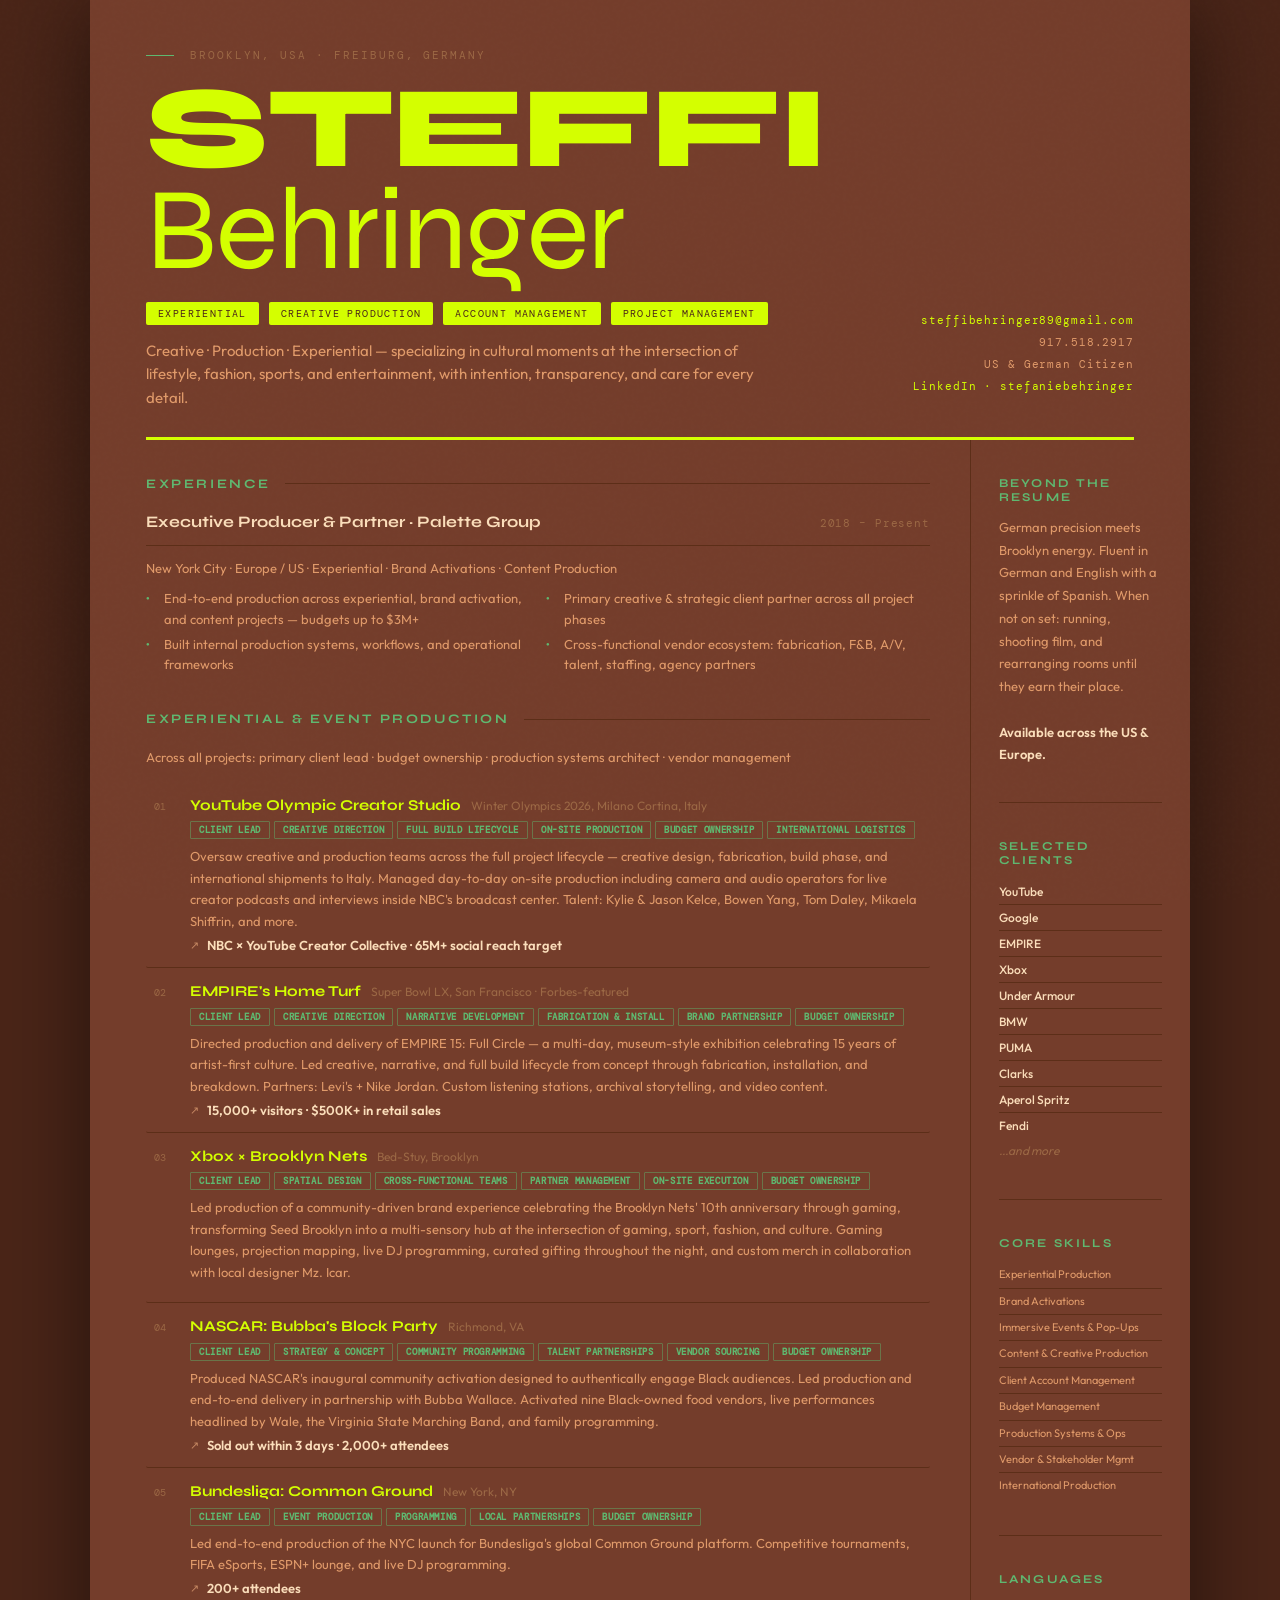
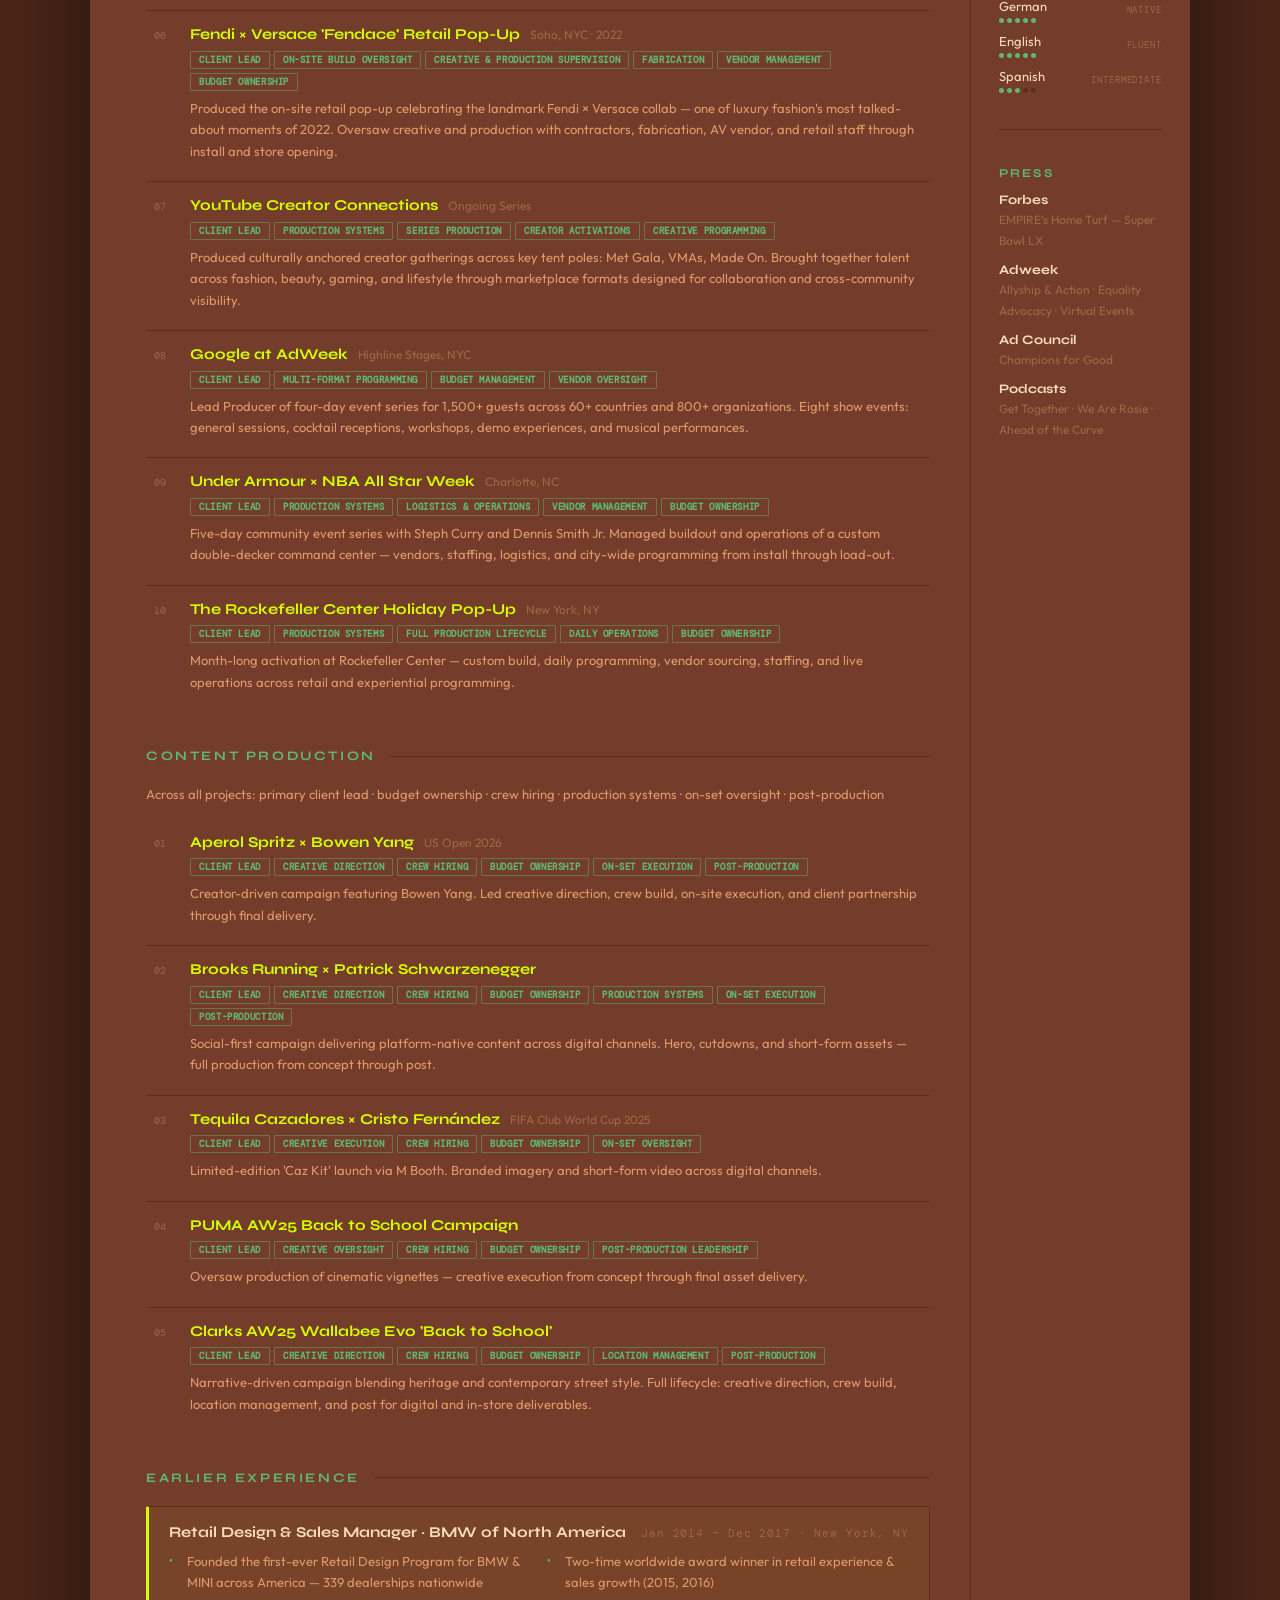
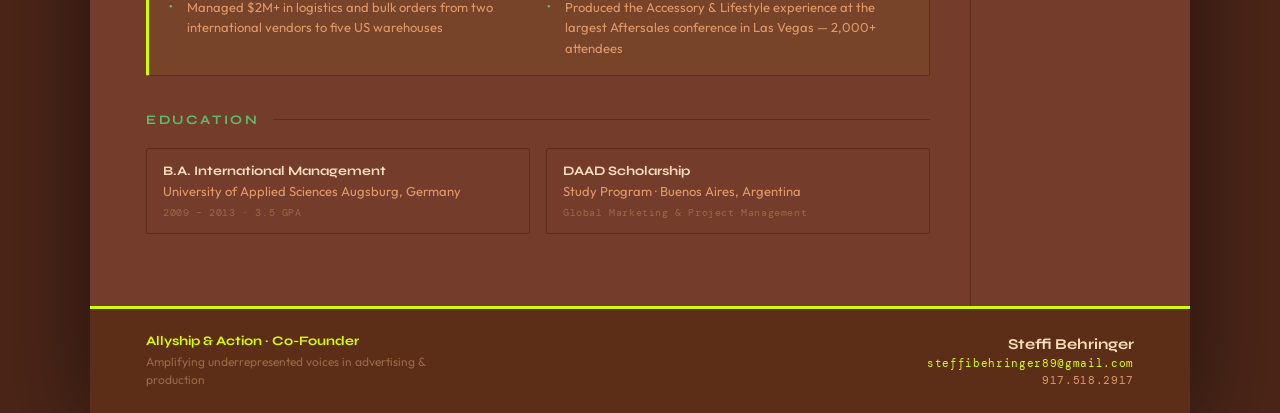
==== commit b098db38: "Add files via upload" ====
--- a/index.html
+++ b/index.html
@@ -13,7 +13,7 @@
 
 :root {
   --bg:     #743D2B;
-  --ink:    #F2C89A;
+  --ink:    #FADDBA;
   --neon:   #D4FF00;
   --peach:  #C68863;
   --green:  #5FB870;
@@ -161,7 +161,7 @@
 
 .sidebar-label {
   font-family: var(--display);
-  font-size: 10px;
+  font-size: 12px;
   font-weight: 700;
   letter-spacing: 0.18em;
   text-transform: uppercase;
@@ -230,7 +230,7 @@
 }
 .section-title {
   font-family: var(--display);
-  font-size: 11px;
+  font-size: 13px;
   font-weight: 700;
   letter-spacing: 0.2em;
   text-transform: uppercase;
@@ -373,10 +373,11 @@
 .project-tag {
   font-family: var(--mono);
   font-size: 9px;
+  font-weight: 700;
   letter-spacing: 0.07em;
   text-transform: uppercase;
   color: var(--green);
-  border: 1px solid rgba(78,140,90,0.4);
+  border: 1px solid rgba(95,184,112,0.45);
   padding: 2px 8px;
   border-radius: 1px;
   background: transparent;
@@ -567,7 +568,7 @@
       <span class="title-pill">Account Management</span>
       <span class="title-pill">Project Management</span>
     </div>
-    <p class="positioning">Specializing in cultural moments at the intersection of community, live experience, and brand.</p>
+    <p class="positioning">Creative · Production · Experiential — specializing in cultural moments at the intersection of lifestyle, fashion, sports, and entertainment, with intention, transparency, and care for every detail.</p>
   </div>
   <div class="masthead-right">
     <div class="contact-line">
@@ -959,8 +960,7 @@
     <div>
       <span class="sidebar-label">Beyond the Resume</span>
       <p class="beyond-text">
-        German precision meets Brooklyn energy. Fluent in German and English with a sprinkle of Spanish — and in the unspoken one too: the look of a space that works, the pace of a set that hums, the moment an idea stops being abstract and becomes something you can walk into.<br><br>
-        Off the clock: running long distances, playing with style, shooting film, and obsessing over the exact right thing for the exact right corner of a room.<br><br>
+        German precision meets Brooklyn energy. Fluent in German and English with a sprinkle of Spanish. When not on set: running, shooting film, and rearranging rooms until they earn their place.<br><br>
         <strong>Available across the US &amp; Europe.</strong>
       </p>
     </div>
@@ -980,6 +980,7 @@
         <div style="font-family:var(--body);font-size:12px;color:var(--ink);padding:5px 0;border-bottom:1px solid var(--rule);font-weight:500;">Clarks</div>
         <div style="font-family:var(--body);font-size:12px;color:var(--ink);padding:5px 0;border-bottom:1px solid var(--rule);font-weight:500;">Aperol Spritz</div>
         <div style="font-family:var(--body);font-size:12px;color:var(--ink);padding:5px 0;font-weight:500;">Fendi</div>
+        <div style="font-family:var(--body);font-size:12px;color:var(--lt);padding:5px 0;font-style:italic;">...and more</div>
       </div>
     </div>
 
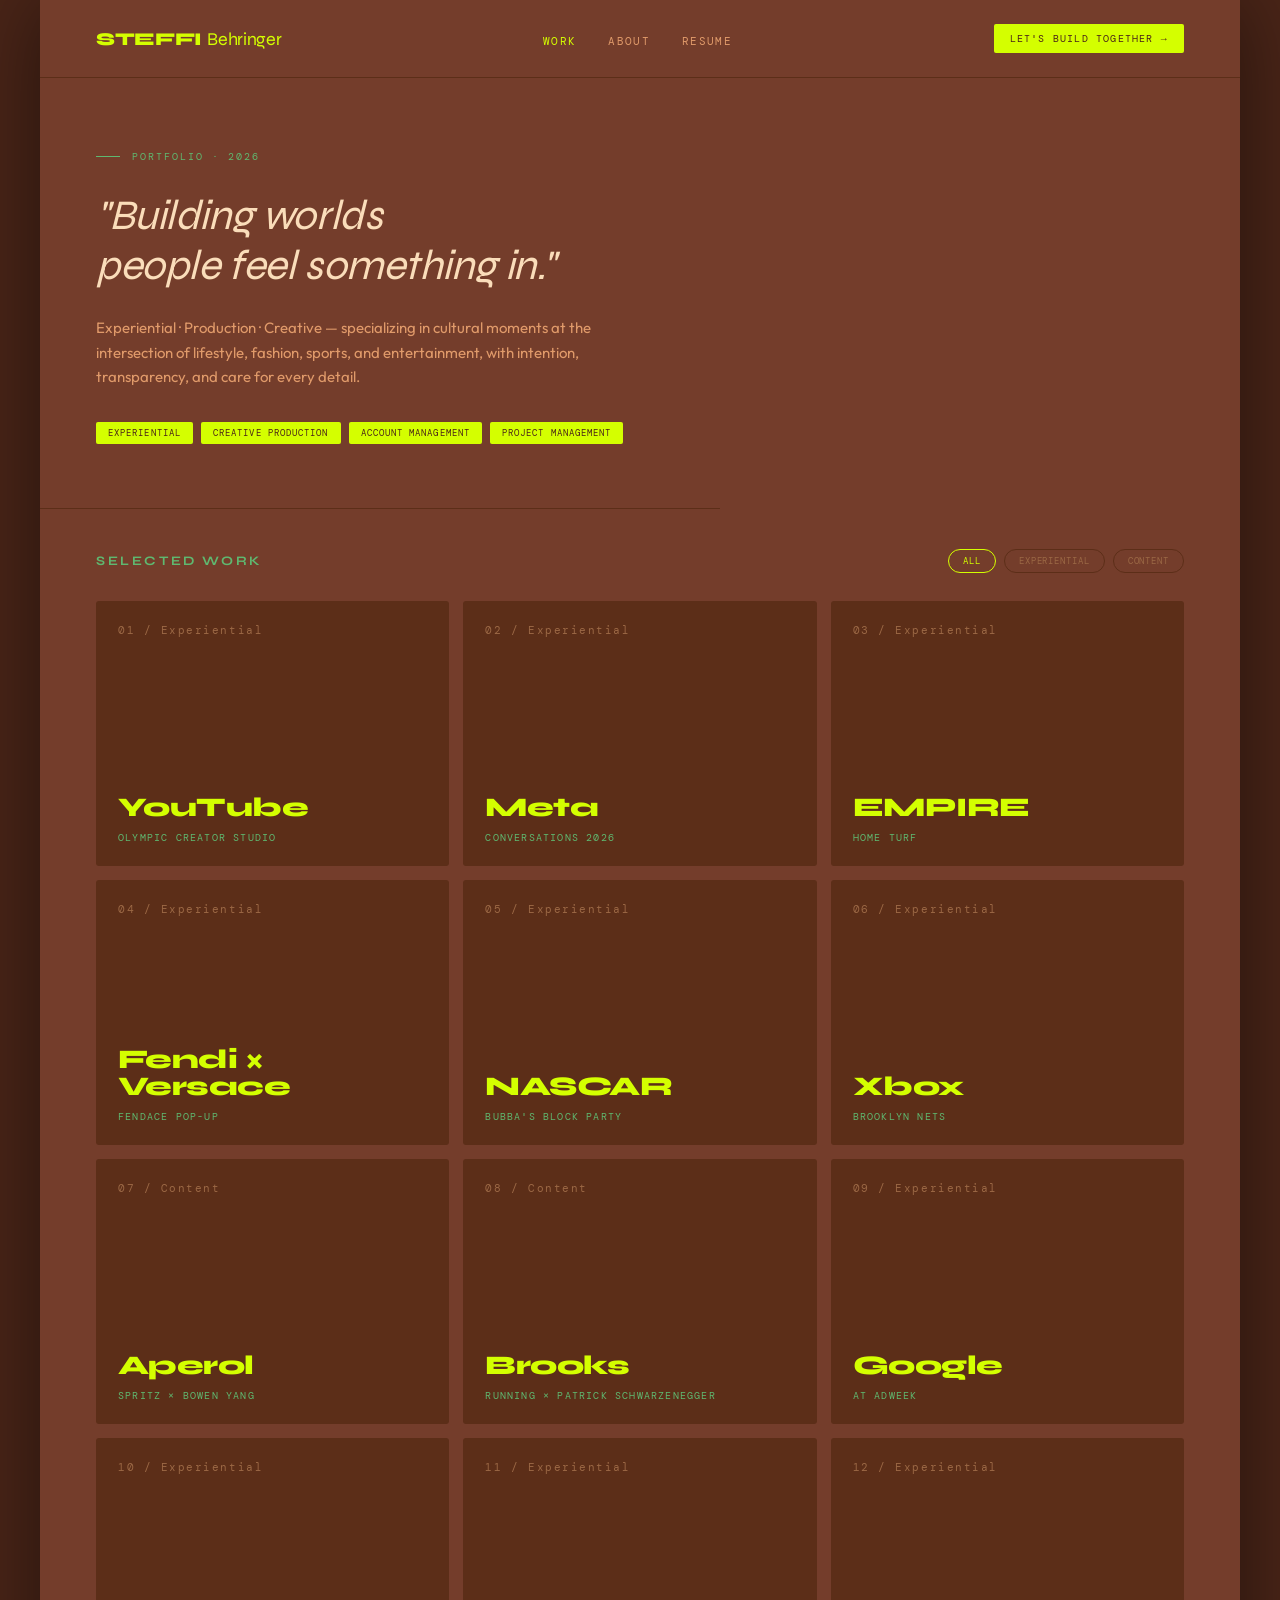
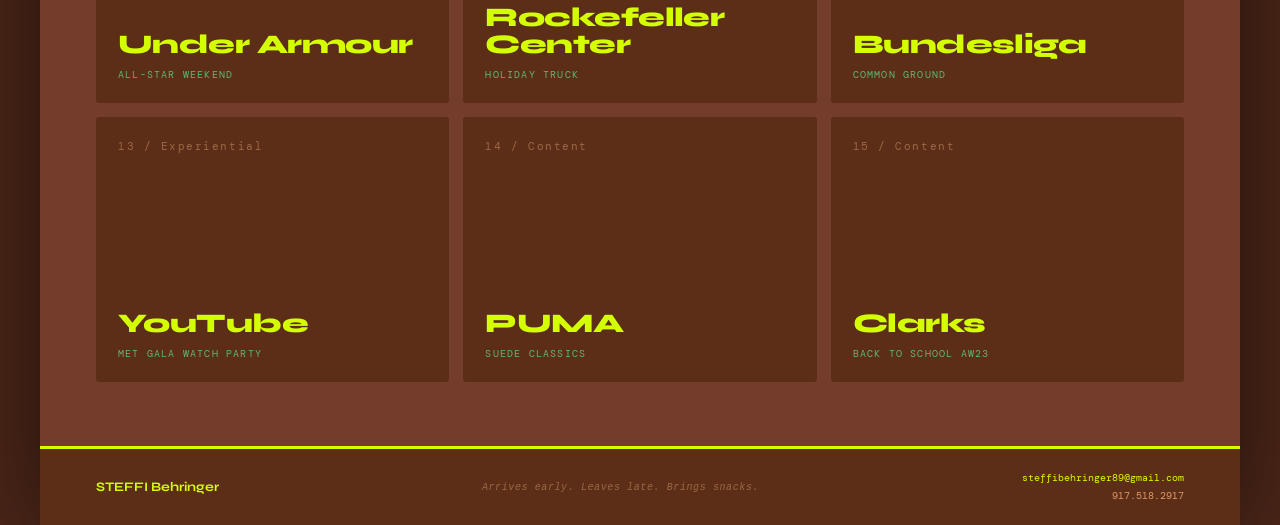
==== commit 8897d14d: "Rebuild: portfolio homepage + resume, real photos, client-name grid" ====
--- a/index.html
+++ b/index.html
@@ -3,1084 +3,176 @@
 <head>
 <meta charset="UTF-8">
 <meta name="viewport" content="width=device-width, initial-scale=1.0">
-<title>Steffi Behringer — Producer</title>
+<title>Steffi Behringer — Portfolio</title>
+<meta name="description" content="Steffi Behringer — Senior Producer &amp; Partner. Creative, production and experiential work at the intersection of lifestyle, fashion, sports, and entertainment.">
+<meta name="author" content="Steffi Behringer">
+
+<!-- Open Graph / link previews -->
+<meta property="og:type" content="website">
+<meta property="og:title" content="Steffi Behringer — Portfolio">
+<meta property="og:description" content="Senior Producer &amp; Partner. Cultural moments at the intersection of lifestyle, fashion, sports, and entertainment.">
+<meta property="og:url" content="https://steffibehringer.com/">
+<meta property="og:image" content="https://steffibehringer.com/images/youtube_athletes.jpg">
+<meta property="og:image:alt" content="YouTube Olympic Creator Studio — Milano Cortina 2026">
+<meta name="twitter:card" content="summary_large_image">
+<meta name="twitter:title" content="Steffi Behringer — Portfolio">
+<meta name="twitter:description" content="Senior Producer &amp; Partner. Cultural moments at the intersection of lifestyle, fashion, sports, and entertainment.">
+<meta name="twitter:image" content="https://steffibehringer.com/images/youtube_athletes.jpg">
+
+<!-- Favicon -->
+<link rel="icon" href="favicon.svg" type="image/svg+xml">
+
+<!-- Fonts -->
 <link rel="preconnect" href="https://fonts.googleapis.com">
 <link rel="preconnect" href="https://fonts.gstatic.com" crossorigin>
 <link href="https://fonts.googleapis.com/css2?family=Syne:wght@400;600;700;800&family=Outfit:wght@300;400;500;600&family=DM+Mono:wght@300;400&display=swap" rel="stylesheet">
 
-<style>
-* { box-sizing: border-box; margin: 0; padding: 0; }
-
-:root {
-  --bg:     #743D2B;
-  --ink:    #FADDBA;
-  --neon:   #D4FF00;
-  --peach:  #C68863;
-  --green:  #5FB870;
-  --mid:    #E09A6A;
-  --lt:     #9B6845;
-  --rule:   #5C2E18;
-  --display:'Syne', sans-serif;
-  --body:   'Outfit', sans-serif;
-  --mono:   'DM Mono', monospace;
-}
-
-html { background: #4A2518; }
-
-body {
-  background: var(--bg);
-  color: var(--ink);
-  font-family: var(--body);
-  max-width: 1100px;
-  margin: 0 auto;
-  position: relative;
-  box-shadow: 0 8px 80px rgba(0,0,0,0.5);
-  min-height: 100vh;
-}
-
-body::before {
-  content: '';
-  position: fixed;
-  inset: 0;
-  background-image: url("data:image/svg+xml,%3Csvg viewBox='0 0 256 256' xmlns='http://www.w3.org/2000/svg'%3E%3Cfilter id='noise'%3E%3CfeTurbulence type='fractalNoise' baseFrequency='0.9' numOctaves='4' stitchTiles='stitch'/%3E%3C/filter%3E%3Crect width='100%25' height='100%25' filter='url(%23noise)' opacity='0.04'/%3E%3C/svg%3E");
-  pointer-events: none;
-  opacity: 0.35;
-  z-index: 0;
-}
-
-/* ── MASTHEAD ── */
-.masthead {
-  padding: 48px 56px 0;
-  display: grid;
-  grid-template-columns: 1fr auto;
-  align-items: end;
-  gap: 32px;
-  position: relative;
-  z-index: 1;
-}
-
-.issue-line {
-  font-family: var(--mono);
-  font-size: 11px;
-  letter-spacing: 0.18em;
-  color: var(--lt);
-  text-transform: uppercase;
-  margin-bottom: 16px;
-  display: flex;
-  align-items: center;
-  gap: 16px;
-}
-.issue-line::before {
-  content: '';
-  display: inline-block;
-  width: 28px; height: 1px;
-  background: var(--green);
-}
-
-.name-first {
-  font-family: var(--display);
-  font-size: clamp(72px, 10vw, 116px);
-  font-weight: 800;
-  line-height: 0.88;
-  color: var(--neon);
-  letter-spacing: -0.02em;
-  display: block;
-}
-.name-last {
-  font-family: var(--display);
-  font-size: clamp(72px, 10vw, 116px);
-  font-weight: 400;
-  line-height: 0.88;
-  color: var(--neon);
-  letter-spacing: -0.01em;
-  display: block;
-}
-
-/* Pills: neon yellow bg, dark text */
-.title-strip {
-  margin-top: 20px;
-  display: flex;
-  align-items: center;
-  gap: 10px;
-  flex-wrap: wrap;
-}
-.title-pill {
-  font-family: var(--mono);
-  font-size: 10px;
-  letter-spacing: 0.14em;
-  text-transform: uppercase;
-  color: #4A2518;
-  background: var(--neon);
-  padding: 5px 12px;
-  border-radius: 2px;
-}
-
-.masthead-right {
-  display: flex;
-  flex-direction: column;
-  align-items: flex-end;
-  gap: 8px;
-  padding-bottom: 12px;
-}
-.contact-line {
-  font-family: var(--mono);
-  font-size: 11px;
-  letter-spacing: 0.08em;
-  color: var(--mid);
-  text-align: right;
-  line-height: 2;
-}
-.contact-line a { color: var(--neon); text-decoration: none; }
-
-/* ── ACCENT RULE ── */
-.accent-rule {
-  height: 3px;
-  background: var(--neon);
-  margin: 28px 56px 0;
-  position: relative;
-  z-index: 1;
-}
-
-/* ── MAIN GRID ── */
-.main-grid {
-  display: grid;
-  grid-template-columns: 1fr 220px;
-  gap: 0;
-  position: relative;
-  z-index: 1;
-}
-
-/* ── SIDEBAR ── */
-.sidebar {
-  border-left: 1px solid var(--rule);
-  padding: 36px 28px;
-  display: flex;
-  flex-direction: column;
-  gap: 36px;
-}
-
-.sidebar-label {
-  font-family: var(--display);
-  font-size: 12px;
-  font-weight: 700;
-  letter-spacing: 0.18em;
-  text-transform: uppercase;
-  color: var(--green);
-  margin-bottom: 12px;
-  display: block;
-}
-
-.beyond-text {
-  font-family: var(--body);
-  font-size: 13px;
-  line-height: 1.75;
-  color: var(--mid);
-}
-.beyond-text strong {
-  font-weight: 600;
-  color: var(--ink);
-}
-
-.sidebar-divider { height: 1px; background: var(--rule); }
-
-.competency-list { list-style: none; }
-.competency-list li {
-  font-family: var(--body);
-  font-size: 11px;
-  color: var(--mid);
-  padding: 5px 0;
-  border-bottom: 1px solid var(--rule);
-  line-height: 1.4;
-}
-.competency-list li:last-child { border-bottom: none; }
-
-.press-item { margin-bottom: 12px; }
-.press-outlet {
-  font-family: var(--display);
-  font-size: 13px;
-  font-weight: 700;
-  color: var(--ink);
-  display: block;
-}
-.press-desc {
-  font-family: var(--body);
-  font-size: 12px;
-  color: var(--lt);
-  line-height: 1.5;
-}
-
-.lang-list { display: flex; flex-direction: column; gap: 10px; }
-.lang-item { display: flex; justify-content: space-between; align-items: center; }
-.lang-name { font-family: var(--body); font-size: 13px; color: var(--ink); }
-.lang-level { font-family: var(--mono); font-size: 9px; letter-spacing: 0.1em; color: var(--lt); text-transform: uppercase; }
-.lang-dots { display: flex; gap: 3px; margin-top: 4px; }
-.lang-dot { width: 5px; height: 5px; border-radius: 50%; background: var(--rule); }
-.lang-dot.filled { background: var(--green); }
-
-/* ── MAIN CONTENT ── */
-.content { padding: 36px 40px 36px 56px; }
-
-.section { margin-bottom: 36px; }
-
-.section-header {
-  display: flex;
-  align-items: center;
-  gap: 14px;
-  margin-bottom: 20px;
-}
-.section-title {
-  font-family: var(--display);
-  font-size: 13px;
-  font-weight: 700;
-  letter-spacing: 0.2em;
-  text-transform: uppercase;
-  color: var(--green);
-  white-space: nowrap;
-}
-.section-rule { flex: 1; height: 1px; background: var(--rule); }
-
-.palette-role {
-  display: grid;
-  grid-template-columns: 1fr auto;
-  align-items: baseline;
-  gap: 16px;
-  margin-bottom: 14px;
-  padding-bottom: 14px;
-  border-bottom: 1px solid var(--rule);
-}
-.palette-title {
-  font-family: var(--display);
-  font-size: 16px;
-  font-weight: 700;
-  color: var(--ink);
-}
-.palette-dates {
-  font-family: var(--mono);
-  font-size: 11px;
-  letter-spacing: 0.08em;
-  color: var(--lt);
-}
-.palette-meta {
-  font-family: var(--body);
-  font-size: 13px;
-  color: var(--mid);
-  margin-bottom: 12px;
-}
-.palette-bullets {
-  list-style: none;
-  display: grid;
-  grid-template-columns: 1fr 1fr;
-  gap: 4px 16px;
-  margin-bottom: 4px;
-}
-.palette-bullets li {
-  font-family: var(--body);
-  font-size: 13px;
-  color: var(--mid);
-  padding-left: 18px;
-  position: relative;
-  line-height: 1.6;
-}
-.palette-bullets li::before {
-  content: '●';
-  position: absolute;
-  left: 0;
-  color: var(--green);
-  font-size: 6px;
-  top: 6px;
-}
-
-.subsection-label {
-  font-family: var(--display);
-  font-size: 14px;
-  font-weight: 700;
-  color: var(--ink);
-  margin: 22px 0 14px;
-  padding-bottom: 6px;
-  border-bottom: 1px solid var(--rule);
-  display: flex;
-  align-items: center;
-  gap: 10px;
-}
-.subsection-label::before {
-  content: '';
-  display: inline-block;
-  width: 6px; height: 6px;
-  border-radius: 50%;
-  background: var(--neon);
-  flex-shrink: 0;
-}
-
-.content-intro {
-  font-family: var(--body);
-  font-size: 13px;
-  color: var(--mid);
-  margin-bottom: 14px;
-  line-height: 1.6;
-}
-
-.project-list { display: flex; flex-direction: column; gap: 0; }
-
-.project-item {
-  display: grid;
-  grid-template-columns: auto 1fr;
-  gap: 0 16px;
-  padding: 14px 8px;
-  border-bottom: 1px solid var(--rule);
-  align-items: start;
-  transition: background 0.15s;
-  cursor: default;
-  border-radius: 2px;
-}
-.project-item:hover { background: rgba(212,255,0,0.04); }
-.project-item:last-child { border-bottom: none; }
-
-.project-number {
-  font-family: var(--mono);
-  font-size: 10px;
-  color: var(--lt);
-  line-height: 1.8;
-  min-width: 20px;
-  padding-top: 2px;
-}
-
-.project-name-row {
-  display: flex;
-  align-items: baseline;
-  gap: 10px;
-  flex-wrap: wrap;
-  margin-bottom: 6px;
-}
-.project-name {
-  font-family: var(--display);
-  font-size: 15px;
-  font-weight: 700;
-  color: var(--neon);
-  line-height: 1.3;
-}
-.project-location {
-  font-family: var(--body);
-  font-size: 12px;
-  color: var(--lt);
-}
-
-.project-tags {
-  display: flex;
-  flex-wrap: wrap;
-  gap: 4px;
-  margin-bottom: 7px;
-}
-.project-tag {
-  font-family: var(--mono);
-  font-size: 9px;
-  font-weight: 700;
-  letter-spacing: 0.07em;
-  text-transform: uppercase;
-  color: var(--green);
-  border: 1px solid rgba(95,184,112,0.45);
-  padding: 2px 8px;
-  border-radius: 1px;
-  background: transparent;
-}
-
-.project-desc {
-  font-family: var(--body);
-  font-size: 13px;
-  color: var(--mid);
-  line-height: 1.65;
-  margin-bottom: 5px;
-}
-.project-impact {
-  font-family: var(--body);
-  font-size: 13px;
-  font-weight: 600;
-  color: var(--ink);
-  display: flex;
-  align-items: center;
-  gap: 8px;
-}
-.project-impact::before { content: '↗'; color: var(--peach); font-size: 11px; font-family: var(--mono); font-weight: 300; }
-
-/* ── BMW ── */
-.bmw-block {
-  background: rgba(212,255,0,0.03);
-  border: 1px solid var(--rule);
-  border-left: 3px solid var(--neon);
-  padding: 16px 20px;
-  border-radius: 2px;
-}
-.bmw-header {
-  display: flex;
-  justify-content: space-between;
-  align-items: baseline;
-  margin-bottom: 10px;
-  flex-wrap: wrap;
-  gap: 8px;
-}
-.bmw-title { font-family: var(--display); font-size: 15px; font-weight: 700; color: var(--ink); }
-.bmw-dates { font-family: var(--mono); font-size: 11px; color: var(--lt); letter-spacing: 0.08em; }
-.bmw-bullets { list-style: none; display: grid; grid-template-columns: 1fr 1fr; gap: 4px 16px; }
-.bmw-bullets li {
-  font-family: var(--body);
-  font-size: 13px;
-  color: var(--mid);
-  padding-left: 18px;
-  position: relative;
-  line-height: 1.6;
-}
-.bmw-bullets li::before { content: '●'; position: absolute; left: 0; color: var(--green); font-size: 6px; top: 5px; }
-
-/* ── EDUCATION ── */
-.edu-strip { display: grid; grid-template-columns: 1fr 1fr; gap: 16px; }
-.edu-card { padding: 14px 16px; border: 1px solid var(--rule); border-radius: 2px; }
-.edu-degree { font-family: var(--display); font-size: 13px; font-weight: 700; color: var(--ink); margin-bottom: 3px; }
-.edu-school { font-family: var(--body); font-size: 13px; color: var(--mid); line-height: 1.4; }
-.edu-detail { font-family: var(--mono); font-size: 10px; color: var(--lt); letter-spacing: 0.06em; margin-top: 6px; }
-
-/* ── FOOTER ── */
-.footer-strip {
-  border-top: 3px solid var(--neon);
-  background: #5C2E18;
-  padding: 24px 56px;
-  display: flex;
-  justify-content: space-between;
-  align-items: center;
-  flex-wrap: wrap;
-  gap: 16px;
-  position: relative;
-  z-index: 1;
-}
-.footer-left {
-  display: flex;
-  flex-direction: column;
-  gap: 4px;
-}
-.footer-allyship-title {
-  font-family: var(--display);
-  font-size: 13px;
-  font-weight: 700;
-  color: var(--neon);
-}
-.footer-allyship-sub {
-  font-family: var(--body);
-  font-size: 12px;
-  color: var(--lt);
-  max-width: 340px;
-  line-height: 1.5;
-}
-.footer-right {
-  display: flex;
-  flex-direction: column;
-  align-items: flex-end;
-  gap: 3px;
-}
-.footer-name {
-  font-family: var(--display);
-  font-size: 15px;
-  font-weight: 700;
-  color: var(--ink);
-}
-.footer-contact-detail {
-  font-family: var(--mono);
-  font-size: 11px;
-  letter-spacing: 0.06em;
-  color: var(--mid);
-}
-.footer-contact-detail a { color: var(--neon); text-decoration: none; }
-
-/* ── POSITIONING STATEMENT ── */
-.positioning {
-  font-family: var(--body);
-  font-size: 15px;
-  color: var(--mid);
-  margin-top: 14px;
-  margin-bottom: 0;
-  line-height: 1.55;
-  max-width: 620px;
-}
-
-/* ── CLIENT LOGO STRIP ── */
-.client-strip {
-  background: #5C2E18;
-  border-top: 1px solid var(--rule);
-  border-bottom: 1px solid var(--rule);
-  padding: 18px 56px;
-  position: relative;
-  z-index: 1;
-}
-.client-strip-label {
-  font-family: var(--mono);
-  font-size: 9px;
-  letter-spacing: 0.22em;
-  text-transform: uppercase;
-  color: var(--lt);
-  margin-bottom: 14px;
-  display: flex;
-  align-items: center;
-  gap: 12px;
-}
-.client-strip-label::after {
-  content: '';
-  flex: 1;
-  height: 1px;
-  background: var(--rule);
-}
-.client-logos {
-  display: flex;
-  align-items: center;
-  flex-wrap: wrap;
-}
-.client-logo {
-  font-family: var(--display);
-  font-size: 12px;
-  font-weight: 700;
-  letter-spacing: 0.1em;
-  text-transform: uppercase;
-  color: var(--neon);
-  padding: 6px 20px;
-  border-right: 1px solid var(--rule);
-  transition: opacity 0.2s;
-  white-space: nowrap;
-}
-.client-logo:last-child { border-right: none; }
-.client-logo:hover { opacity: 0.7; }
-
-@media print {
-  html { background: var(--bg); }
-  body { box-shadow: none; max-width: 100%; }
-  .project-item:hover { background: transparent; }
-}
-</style>
+<!-- Styles — minified bundle (source: css/main.css, nav.css, portfolio.css,
+     pages.css; regenerate with `python3 build.py`) -->
+<link rel="stylesheet" href="css/styles.min.css">
 </head>
 <body>
 
-<!-- ── MASTHEAD ── -->
-<header class="masthead">
-  <div class="masthead-left">
-    <div class="issue-line">Brooklyn, USA · Freiburg, Germany</div>
-    <div class="name-block">
-      <span class="name-first">STEFFI</span>
-      <span class="name-last">Behringer</span>
+<nav>
+  <div class="nav-logo" onclick="showPage('work')">STEFFI <span>Behringer</span></div>
+  <ul class="nav-links">
+    <li><a onclick="showPage('work')" class="active" id="nav-work">Work</a></li>
+    <li><a onclick="showPage('about')" id="nav-about">About</a></li>
+    <li><a href="resume/">Resume</a></li>
+  </ul>
+  <a class="nav-cta" onclick="showPage('contact')">Let's Build Together →</a>
+</nav>
+
+<!-- ======================================================= WORK PAGE ==== -->
+<div class="page active" id="page-work">
+  <section class="hero">
+    <div class="hero-eyebrow">Portfolio · 2026</div>
+    <p class="hero-tagline">"Building worlds<br>people feel something in."</p>
+    <p class="hero-positioning">Experiential · Production · Creative — specializing in cultural moments at the intersection of lifestyle, fashion, sports, and entertainment, with intention, transparency, and care for every detail.</p>
+    <div class="hero-pills">
+      <span class="hero-pill">Experiential</span>
+      <span class="hero-pill">Creative Production</span>
+      <span class="hero-pill">Account Management</span>
+      <span class="hero-pill">Project Management</span>
     </div>
-    <div class="title-strip">
-      <span class="title-pill">Experiential</span>
-      <span class="title-pill">Creative Production</span>
-      <span class="title-pill">Account Management</span>
-      <span class="title-pill">Project Management</span>
-    </div>
-    <p class="positioning">Creative · Production · Experiential — specializing in cultural moments at the intersection of lifestyle, fashion, sports, and entertainment, with intention, transparency, and care for every detail.</p>
-  </div>
-  <div class="masthead-right">
-    <div class="contact-line">
-      <a href="mailto:steffibehringer89@gmail.com">steffibehringer89@gmail.com</a><br>
-      917.518.2917<br>
-      US &amp; German Citizen<br>
-      <a href="https://linkedin.com/in/stefaniebehringer">LinkedIn · stefaniebehringer</a>
+  </section>
+
+  <div class="work-header">
+    <div class="work-title">Selected Work</div>
+    <div class="work-filter">
+      <button class="filter-btn active" onclick="filterCards('all',this)">All</button>
+      <button class="filter-btn" onclick="filterCards('experiential',this)">Experiential</button>
+      <button class="filter-btn" onclick="filterCards('content',this)">Content</button>
     </div>
   </div>
-</header>
 
-<div class="accent-rule"></div>
+  <!-- Cards are rendered from js/projects.js by js/grid.js -->
+  <div class="project-grid" id="project-grid"></div>
+</div>
 
-<!-- ── MAIN ── -->
-<div class="main-grid">
-
-  <!-- ── CONTENT ── -->
-  <main class="content">
-
-    <!-- PALETTE GROUP -->
-    <section class="section">
-      <div class="section-header">
-        <span class="section-title">Experience</span>
-        <div class="section-rule"></div>
-      </div>
-      <div class="palette-role">
-        <div class="palette-title">Executive Producer &amp; Partner · Palette Group</div>
-        <div class="palette-dates">2018 – Present</div>
-      </div>
-      <div class="palette-meta">New York City · Europe / US · Experiential · Brand Activations · Content Production</div>
-      <ul class="palette-bullets">
-        <li>End-to-end production across experiential, brand activation, and content projects — budgets up to $3M+</li>
-        <li>Primary creative &amp; strategic client partner across all project phases</li>
-        <li>Built internal production systems, workflows, and operational frameworks</li>
-        <li>Cross-functional vendor ecosystem: fabrication, F&amp;B, A/V, talent, staffing, agency partners</li>
-      </ul>
-    </section>
-
-    <!-- EXPERIENTIAL -->
-    <section class="section">
-      <div class="section-header">
-        <span class="section-title">Experiential &amp; Event Production</span>
-        <div class="section-rule"></div>
-      </div>
-      <p class="content-intro">Across all projects: primary client lead · budget ownership · production systems architect · vendor management</p>
-
-      <div class="project-list">
-
-        <div class="project-item">
-          <div class="project-number">01</div>
-          <div class="project-body">
-            <div class="project-name-row">
-              <span class="project-name">YouTube Olympic Creator Studio</span>
-              <span class="project-location">Winter Olympics 2026, Milano Cortina, Italy</span>
-            </div>
-            <div class="project-tags">
-              <span class="project-tag">Client Lead</span>
-              <span class="project-tag">Creative Direction</span>
-              <span class="project-tag">Full Build Lifecycle</span>
-              <span class="project-tag">On-Site Production</span>
-              <span class="project-tag">Budget Ownership</span>
-              <span class="project-tag">International Logistics</span>
-            </div>
-            <p class="project-desc">Oversaw creative and production teams across the full project lifecycle — creative design, fabrication, build phase, and international shipments to Italy. Managed day-to-day on-site production including camera and audio operators for live creator podcasts and interviews inside NBC's broadcast center. Talent: Kylie &amp; Jason Kelce, Bowen Yang, Tom Daley, Mikaela Shiffrin, and more.</p>
-            <div class="project-impact">NBC × YouTube Creator Collective · 65M+ social reach target</div>
-          </div>
-        </div>
-
-        <div class="project-item">
-          <div class="project-number">02</div>
-          <div class="project-body">
-            <div class="project-name-row">
-              <span class="project-name">EMPIRE's Home Turf</span>
-              <span class="project-location">Super Bowl LX, San Francisco · Forbes-featured</span>
-            </div>
-            <div class="project-tags">
-              <span class="project-tag">Client Lead</span>
-              <span class="project-tag">Creative Direction</span>
-              <span class="project-tag">Narrative Development</span>
-              <span class="project-tag">Fabrication &amp; Install</span>
-              <span class="project-tag">Brand Partnership</span>
-              <span class="project-tag">Budget Ownership</span>
-            </div>
-            <p class="project-desc">Directed production and delivery of EMPIRE 15: Full Circle — a multi-day, museum-style exhibition celebrating 15 years of artist-first culture. Led creative, narrative, and full build lifecycle from concept through fabrication, installation, and breakdown. Partners: Levi's + Nike Jordan. Custom listening stations, archival storytelling, and video content.</p>
-            <div class="project-impact">15,000+ visitors · $500K+ in retail sales</div>
-          </div>
-        </div>
-
-        <div class="project-item">
-          <div class="project-number">03</div>
-          <div class="project-body">
-            <div class="project-name-row">
-              <span class="project-name">Xbox × Brooklyn Nets</span>
-              <span class="project-location">Bed-Stuy, Brooklyn</span>
-            </div>
-            <div class="project-tags">
-              <span class="project-tag">Client Lead</span>
-              <span class="project-tag">Spatial Design</span>
-              <span class="project-tag">Cross-Functional Teams</span>
-              <span class="project-tag">Partner Management</span>
-              <span class="project-tag">On-Site Execution</span>
-              <span class="project-tag">Budget Ownership</span>
-            </div>
-            <p class="project-desc">Led production of a community-driven brand experience celebrating the Brooklyn Nets' 10th anniversary through gaming, transforming Seed Brooklyn into a multi-sensory hub at the intersection of gaming, sport, fashion, and culture. Gaming lounges, projection mapping, live DJ programming, curated gifting throughout the night, and custom merch in collaboration with local designer Mz. Icar.</p>
-          </div>
-        </div>
-
-        <div class="project-item">
-          <div class="project-number">04</div>
-          <div class="project-body">
-            <div class="project-name-row">
-              <span class="project-name">NASCAR: Bubba's Block Party</span>
-              <span class="project-location">Richmond, VA</span>
-            </div>
-            <div class="project-tags">
-              <span class="project-tag">Client Lead</span>
-              <span class="project-tag">Strategy &amp; Concept</span>
-              <span class="project-tag">Community Programming</span>
-              <span class="project-tag">Talent Partnerships</span>
-              <span class="project-tag">Vendor Sourcing</span>
-              <span class="project-tag">Budget Ownership</span>
-            </div>
-            <p class="project-desc">Produced NASCAR's inaugural community activation designed to authentically engage Black audiences. Led production and end-to-end delivery in partnership with Bubba Wallace. Activated nine Black-owned food vendors, live performances headlined by Wale, the Virginia State Marching Band, and family programming.</p>
-            <div class="project-impact">Sold out within 3 days · 2,000+ attendees</div>
-          </div>
-        </div>
-
-        <div class="project-item">
-          <div class="project-number">05</div>
-          <div class="project-body">
-            <div class="project-name-row">
-              <span class="project-name">Bundesliga: Common Ground</span>
-              <span class="project-location">New York, NY</span>
-            </div>
-            <div class="project-tags">
-              <span class="project-tag">Client Lead</span>
-              <span class="project-tag">Event Production</span>
-              <span class="project-tag">Programming</span>
-              <span class="project-tag">Local Partnerships</span>
-              <span class="project-tag">Budget Ownership</span>
-            </div>
-            <p class="project-desc">Led end-to-end production of the NYC launch for Bundesliga's global Common Ground platform. Competitive tournaments, FIFA eSports, ESPN+ lounge, and live DJ programming.</p>
-            <div class="project-impact">200+ attendees</div>
-          </div>
-        </div>
-
-        <div class="project-item">
-          <div class="project-number">06</div>
-          <div class="project-body">
-            <div class="project-name-row">
-              <span class="project-name">Fendi × Versace 'Fendace' Retail Pop-Up</span>
-              <span class="project-location">Soho, NYC · 2022</span>
-            </div>
-            <div class="project-tags">
-              <span class="project-tag">Client Lead</span>
-              <span class="project-tag">On-Site Build Oversight</span>
-              <span class="project-tag">Creative &amp; Production Supervision</span>
-              <span class="project-tag">Fabrication</span>
-              <span class="project-tag">Vendor Management</span>
-              <span class="project-tag">Budget Ownership</span>
-            </div>
-            <p class="project-desc">Produced the on-site retail pop-up celebrating the landmark Fendi × Versace collab — one of luxury fashion's most talked-about moments of 2022. Oversaw creative and production with contractors, fabrication, AV vendor, and retail staff through install and store opening.</p>
-          </div>
-        </div>
-
-        <div class="project-item">
-          <div class="project-number">07</div>
-          <div class="project-body">
-            <div class="project-name-row">
-              <span class="project-name">YouTube Creator Connections</span>
-              <span class="project-location">Ongoing Series</span>
-            </div>
-            <div class="project-tags">
-              <span class="project-tag">Client Lead</span>
-              <span class="project-tag">Production Systems</span>
-              <span class="project-tag">Series Production</span>
-              <span class="project-tag">Creator Activations</span>
-              <span class="project-tag">Creative Programming</span>
-            </div>
-            <p class="project-desc">Produced culturally anchored creator gatherings across key tent poles: Met Gala, VMAs, Made On. Brought together talent across fashion, beauty, gaming, and lifestyle through marketplace formats designed for collaboration and cross-community visibility.</p>
-          </div>
-        </div>
-
-        <div class="project-item">
-          <div class="project-number">08</div>
-          <div class="project-body">
-            <div class="project-name-row">
-              <span class="project-name">Google at AdWeek</span>
-              <span class="project-location">Highline Stages, NYC</span>
-            </div>
-            <div class="project-tags">
-              <span class="project-tag">Client Lead</span>
-              <span class="project-tag">Multi-Format Programming</span>
-              <span class="project-tag">Budget Management</span>
-              <span class="project-tag">Vendor Oversight</span>
-            </div>
-            <p class="project-desc">Lead Producer of four-day event series for 1,500+ guests across 60+ countries and 800+ organizations. Eight show events: general sessions, cocktail receptions, workshops, demo experiences, and musical performances.</p>
-          </div>
-        </div>
-
-        <div class="project-item">
-          <div class="project-number">09</div>
-          <div class="project-body">
-            <div class="project-name-row">
-              <span class="project-name">Under Armour × NBA All Star Week</span>
-              <span class="project-location">Charlotte, NC</span>
-            </div>
-            <div class="project-tags">
-              <span class="project-tag">Client Lead</span>
-              <span class="project-tag">Production Systems</span>
-              <span class="project-tag">Logistics &amp; Operations</span>
-              <span class="project-tag">Vendor Management</span>
-              <span class="project-tag">Budget Ownership</span>
-            </div>
-            <p class="project-desc">Five-day community event series with Steph Curry and Dennis Smith Jr. Managed buildout and operations of a custom double-decker command center — vendors, staffing, logistics, and city-wide programming from install through load-out.</p>
-          </div>
-        </div>
-
-        <div class="project-item">
-          <div class="project-number">10</div>
-          <div class="project-body">
-            <div class="project-name-row">
-              <span class="project-name">The Rockefeller Center Holiday Pop-Up</span>
-              <span class="project-location">New York, NY</span>
-            </div>
-            <div class="project-tags">
-              <span class="project-tag">Client Lead</span>
-              <span class="project-tag">Production Systems</span>
-              <span class="project-tag">Full Production Lifecycle</span>
-              <span class="project-tag">Daily Operations</span>
-              <span class="project-tag">Budget Ownership</span>
-            </div>
-            <p class="project-desc">Month-long activation at Rockefeller Center — custom build, daily programming, vendor sourcing, staffing, and live operations across retail and experiential programming.</p>
-          </div>
-        </div>
-
-      </div>
-    </section>
-
-    <!-- CONTENT PRODUCTION -->
-    <section class="section">
-      <div class="section-header">
-        <span class="section-title">Content Production</span>
-        <div class="section-rule"></div>
-      </div>
-      <p class="content-intro">Across all projects: primary client lead · budget ownership · crew hiring · production systems · on-set oversight · post-production</p>
-
-      <div class="project-list">
-
-        <div class="project-item">
-          <div class="project-number">01</div>
-          <div class="project-body">
-            <div class="project-name-row">
-              <span class="project-name">Aperol Spritz × Bowen Yang</span>
-              <span class="project-location">US Open 2026</span>
-            </div>
-            <div class="project-tags">
-              <span class="project-tag">Client Lead</span>
-              <span class="project-tag">Creative Direction</span>
-              <span class="project-tag">Crew Hiring</span>
-              <span class="project-tag">Budget Ownership</span>
-              <span class="project-tag">On-Set Execution</span>
-              <span class="project-tag">Post-Production</span>
-            </div>
-            <p class="project-desc">Creator-driven campaign featuring Bowen Yang. Led creative direction, crew build, on-site execution, and client partnership through final delivery.</p>
-          </div>
-        </div>
-
-        <div class="project-item">
-          <div class="project-number">02</div>
-          <div class="project-body">
-            <div class="project-name-row">
-              <span class="project-name">Brooks Running × Patrick Schwarzenegger</span>
-            </div>
-            <div class="project-tags">
-              <span class="project-tag">Client Lead</span>
-              <span class="project-tag">Creative Direction</span>
-              <span class="project-tag">Crew Hiring</span>
-              <span class="project-tag">Budget Ownership</span>
-              <span class="project-tag">Production Systems</span>
-              <span class="project-tag">On-Set Execution</span>
-              <span class="project-tag">Post-Production</span>
-            </div>
-            <p class="project-desc">Social-first campaign delivering platform-native content across digital channels. Hero, cutdowns, and short-form assets — full production from concept through post.</p>
-          </div>
-        </div>
-
-        <div class="project-item">
-          <div class="project-number">03</div>
-          <div class="project-body">
-            <div class="project-name-row">
-              <span class="project-name">Tequila Cazadores × Cristo Fernández</span>
-              <span class="project-location">FIFA Club World Cup 2025</span>
-            </div>
-            <div class="project-tags">
-              <span class="project-tag">Client Lead</span>
-              <span class="project-tag">Creative Execution</span>
-              <span class="project-tag">Crew Hiring</span>
-              <span class="project-tag">Budget Ownership</span>
-              <span class="project-tag">On-Set Oversight</span>
-            </div>
-            <p class="project-desc">Limited-edition 'Caz Kit' launch via M Booth. Branded imagery and short-form video across digital channels.</p>
-          </div>
-        </div>
-
-        <div class="project-item">
-          <div class="project-number">04</div>
-          <div class="project-body">
-            <div class="project-name-row">
-              <span class="project-name">PUMA AW25 Back to School Campaign</span>
-            </div>
-            <div class="project-tags">
-              <span class="project-tag">Client Lead</span>
-              <span class="project-tag">Creative Oversight</span>
-              <span class="project-tag">Crew Hiring</span>
-              <span class="project-tag">Budget Ownership</span>
-              <span class="project-tag">Post-Production Leadership</span>
-            </div>
-            <p class="project-desc">Oversaw production of cinematic vignettes — creative execution from concept through final asset delivery.</p>
-          </div>
-        </div>
-
-        <div class="project-item">
-          <div class="project-number">05</div>
-          <div class="project-body">
-            <div class="project-name-row">
-              <span class="project-name">Clarks AW25 Wallabee Evo 'Back to School'</span>
-            </div>
-            <div class="project-tags">
-              <span class="project-tag">Client Lead</span>
-              <span class="project-tag">Creative Direction</span>
-              <span class="project-tag">Crew Hiring</span>
-              <span class="project-tag">Budget Ownership</span>
-              <span class="project-tag">Location Management</span>
-              <span class="project-tag">Post-Production</span>
-            </div>
-            <p class="project-desc">Narrative-driven campaign blending heritage and contemporary street style. Full lifecycle: creative direction, crew build, location management, and post for digital and in-store deliverables.</p>
-          </div>
-        </div>
-
-      </div>
-    </section>
-
-    <!-- BMW -->
-    <section class="section">
-      <div class="section-header">
-        <span class="section-title">Earlier Experience</span>
-        <div class="section-rule"></div>
-      </div>
-      <div class="bmw-block">
-        <div class="bmw-header">
-          <div class="bmw-title">Retail Design &amp; Sales Manager · BMW of North America</div>
-          <div class="bmw-dates">Jan 2014 – Dec 2017 · New York, NY</div>
-        </div>
-        <ul class="bmw-bullets">
-          <li>Founded the first-ever Retail Design Program for BMW &amp; MINI across America — 339 dealerships nationwide</li>
-          <li>Two-time worldwide award winner in retail experience &amp; sales growth (2015, 2016)</li>
-          <li>Managed $2M+ in logistics and bulk orders from two international vendors to five US warehouses</li>
-          <li>Produced the Accessory &amp; Lifestyle experience at the largest Aftersales conference in Las Vegas — 2,000+ attendees</li>
-        </ul>
-      </div>
-    </section>
-
-    <!-- EDUCATION -->
-    <section class="section">
-      <div class="section-header">
-        <span class="section-title">Education</span>
-        <div class="section-rule"></div>
-      </div>
-      <div class="edu-strip">
-        <div class="edu-card">
-          <div class="edu-degree">B.A. International Management</div>
-          <div class="edu-school">University of Applied Sciences Augsburg, Germany</div>
-          <div class="edu-detail">2009 – 2013 · 3.5 GPA</div>
-        </div>
-        <div class="edu-card">
-          <div class="edu-degree">DAAD Scholarship</div>
-          <div class="edu-school">Study Program · Buenos Aires, Argentina</div>
-          <div class="edu-detail">Global Marketing &amp; Project Management</div>
+<!-- ====================================================== ABOUT PAGE ==== -->
+<div class="page" id="page-about">
+  <div class="about-page">
+    <div class="about-hero">
+      <div>
+        <div class="about-label">About</div>
+        <h1 class="about-heading">Black Forest roots.<br><em>Brooklyn energy.</em></h1>
+        <div class="about-text">
+          <p>Senior Producer — based in Brooklyn, available across the US and Europe. For the past eight years I've built cultural moments at the intersection of lifestyle, fashion, sports, and entertainment.</p>
+          <p>My experience spans both sides of the industry — in-house at an agency and as a freelance senior producer, always as the primary client partner and end-to-end owner.</p>
+          <p>Before the agency world, I founded BMW North America's first retail design program — a pilot that started with 10 BMW dealers on the East Coast, and after six months we scaled it to 339 dealers nationwide.</p>
+          <p>German-raised, Brooklyn-made. Fluent in German and English with a sprinkle of Spanish. When not on set: running, shooting film, and rearranging rooms until they earn their place.</p>
         </div>
       </div>
-    </section>
-
-  </main>
-
-  <!-- ── SIDEBAR ── -->
-  <aside class="sidebar">
-
-    <div>
-      <span class="sidebar-label">Beyond the Resume</span>
-      <p class="beyond-text">
-        German precision meets Brooklyn energy. Fluent in German and English with a sprinkle of Spanish. When not on set: running, shooting film, and rearranging rooms until they earn their place.<br><br>
-        <strong>Available across the US &amp; Europe.</strong>
-      </p>
-    </div>
-
-    <div class="sidebar-divider"></div>
-
-    <div>
-      <span class="sidebar-label">Selected Clients</span>
-      <div class="competency-list">
-        <div style="font-family:var(--body);font-size:12px;color:var(--ink);padding:5px 0;border-bottom:1px solid var(--rule);font-weight:500;">YouTube</div>
-        <div style="font-family:var(--body);font-size:12px;color:var(--ink);padding:5px 0;border-bottom:1px solid var(--rule);font-weight:500;">Google</div>
-        <div style="font-family:var(--body);font-size:12px;color:var(--ink);padding:5px 0;border-bottom:1px solid var(--rule);font-weight:500;">EMPIRE</div>
-        <div style="font-family:var(--body);font-size:12px;color:var(--ink);padding:5px 0;border-bottom:1px solid var(--rule);font-weight:500;">Xbox</div>
-        <div style="font-family:var(--body);font-size:12px;color:var(--ink);padding:5px 0;border-bottom:1px solid var(--rule);font-weight:500;">Under Armour</div>
-        <div style="font-family:var(--body);font-size:12px;color:var(--ink);padding:5px 0;border-bottom:1px solid var(--rule);font-weight:500;">BMW</div>
-        <div style="font-family:var(--body);font-size:12px;color:var(--ink);padding:5px 0;border-bottom:1px solid var(--rule);font-weight:500;">PUMA</div>
-        <div style="font-family:var(--body);font-size:12px;color:var(--ink);padding:5px 0;border-bottom:1px solid var(--rule);font-weight:500;">Clarks</div>
-        <div style="font-family:var(--body);font-size:12px;color:var(--ink);padding:5px 0;border-bottom:1px solid var(--rule);font-weight:500;">Aperol Spritz</div>
-        <div style="font-family:var(--body);font-size:12px;color:var(--ink);padding:5px 0;font-weight:500;">Fendi</div>
-        <div style="font-family:var(--body);font-size:12px;color:var(--lt);padding:5px 0;font-style:italic;">...and more</div>
-      </div>
-    </div>
-
-    <div class="sidebar-divider"></div>
-
-    <div>
-      <span class="sidebar-label">Core Skills</span>
-      <ul class="competency-list">
-        <li>Experiential Production</li>
-        <li>Brand Activations</li>
-        <li>Immersive Events &amp; Pop-Ups</li>
-        <li>Content &amp; Creative Production</li>
-        <li>Client Account Management</li>
-        <li>Budget Management</li>
-        <li>Production Systems &amp; Ops</li>
-        <li>Vendor &amp; Stakeholder Mgmt</li>
-        <li>International Production</li>
-      </ul>
-    </div>
-
-    <div class="sidebar-divider"></div>
-
-    <div>
-      <span class="sidebar-label">Languages</span>
-      <div class="lang-list">
-        <div class="lang-item">
-          <div>
-            <div class="lang-name">German</div>
-            <div class="lang-dots">
-              <div class="lang-dot filled"></div><div class="lang-dot filled"></div>
-              <div class="lang-dot filled"></div><div class="lang-dot filled"></div>
-              <div class="lang-dot filled"></div>
-            </div>
-          </div>
-          <div class="lang-level">Native</div>
-        </div>
-        <div class="lang-item">
-          <div>
-            <div class="lang-name">English</div>
-            <div class="lang-dots">
-              <div class="lang-dot filled"></div><div class="lang-dot filled"></div>
-              <div class="lang-dot filled"></div><div class="lang-dot filled"></div>
-              <div class="lang-dot filled"></div>
-            </div>
-          </div>
-          <div class="lang-level">Fluent</div>
-        </div>
-        <div class="lang-item">
-          <div>
-            <div class="lang-name">Spanish</div>
-            <div class="lang-dots">
-              <div class="lang-dot filled"></div><div class="lang-dot filled"></div>
-              <div class="lang-dot filled"></div><div class="lang-dot"></div>
-              <div class="lang-dot"></div>
-            </div>
-          </div>
-          <div class="lang-level">Intermediate</div>
+      <!-- ABOUT PHOTO: to add Steffi's photo, replace the placeholder <div>
+           below with: <img src="images/steffi.jpg" alt="Steffi Behringer"
+           width="340" height="453" loading="lazy" decoding="async"> -->
+      <div class="about-photo">
+        <div class="about-photo-placeholder">
+          <div class="icon">📷</div>
+          <div class="label">Your photo here</div>
         </div>
       </div>
     </div>
+    <div class="about-details">
+      <div class="about-detail-card">
+        <div class="detail-label">Availability</div>
+        <div class="detail-content"><strong>US &amp; German Citizen</strong><br>Available across the US and Europe.<br>Brooklyn, NY · Freiburg, Germany</div>
+      </div>
+      <div class="about-detail-card">
+        <div class="detail-label">Languages</div>
+        <div class="detail-content"><strong>German</strong> — Native<br><strong>English</strong> — Fluent<br><strong>Spanish</strong> — Intermediate</div>
+      </div>
+      <div class="about-detail-card">
+        <div class="detail-label">Beyond the Brief</div>
+        <div class="detail-content">Marathon runner · Film photographer · Interior design obsessive · Detail-driven to the last corner of a room</div>
+      </div>
+    </div>
+    <div class="about-allyship">
+      <div>
+        <div class="allyship-title">Allyship &amp; Action · Co-Founder</div>
+        <div class="allyship-text">Community-driven initiative amplifying underrepresented voices in advertising and production. Featured in Adweek, Ad Council, and Forbes.</div>
+      </div>
+      <div>
+        <a href="https://www.adweek.com/agencies/5-takeaways-allyship-action-execs-better-allies/" class="allyship-link" target="_blank" rel="noopener">Adweek: 5 Takeaways From Allyship &amp; Action</a>
+        <a href="https://drive.google.com/file/d/1Sok7X1nSyW7-N40NEiH50WABASWHIrJO/view" class="allyship-link" target="_blank" rel="noopener">Adweek: Why Your Virtual Event Sucks</a>
+      </div>
+    </div>
+  </div>
+</div>
 
-    <div class="sidebar-divider"></div>
+<!-- ==================================================== CONTACT PAGE ==== -->
+<div class="page" id="page-contact">
+  <div class="contact-page">
+    <div class="contact-heading">Let's build</div>
+    <div class="contact-sub">something together.</div>
+    <p class="contact-text">Whether it's a brand activation, a content campaign, or something that doesn't have a name yet — I'd love to hear what you're working on.</p>
+    <div class="contact-detail"><span class="contact-detail-label">Email</span><span class="contact-detail-value"><a href="mailto:steffibehringer89@gmail.com">steffibehringer89@gmail.com</a></span></div>
+    <div class="contact-detail"><span class="contact-detail-label">Phone</span><span class="contact-detail-value">917.518.2917</span></div>
+    <div class="contact-detail"><span class="contact-detail-label">LinkedIn</span><span class="contact-detail-value"><a href="https://linkedin.com/in/stefaniebehringer" target="_blank" rel="noopener">stefaniebehringer</a></span></div>
+    <div class="contact-detail"><span class="contact-detail-label">Based</span><span class="contact-detail-value">Brooklyn, NY · Available US &amp; Europe</span></div>
+    <a href="resume/" class="contact-btn">View Full Resume →</a>
+  </div>
+</div>
 
-    <div>
-      <span class="sidebar-label">Press</span>
-      <div class="press-list">
-        <div class="press-item">
-          <span class="press-outlet">Forbes</span>
-          <span class="press-desc">EMPIRE's Home Turf — Super Bowl LX</span>
+<footer>
+  <div class="footer-logo">STEFFI Behringer</div>
+  <div class="footer-cheeky">Arrives early. Leaves late. Brings snacks.</div>
+  <div class="footer-contact"><a href="mailto:steffibehringer89@gmail.com">steffibehringer89@gmail.com</a><br>917.518.2917</div>
+</footer>
+
+<!-- ========================================================== MODAL ==== -->
+<div class="modal-overlay" id="modal-overlay" onclick="closeModalOutside(event)">
+  <div class="modal" id="modal" role="dialog" aria-modal="true" aria-labelledby="modal-title">
+    <div class="modal-inner">
+      <div class="modal-close"><button class="modal-close-btn" onclick="closeModal()">✕ Close</button></div>
+      <div class="modal-header">
+        <div class="modal-tags" id="modal-tags"></div>
+        <div class="modal-title" id="modal-title"></div>
+        <div class="modal-location" id="modal-location"></div>
+      </div>
+      <div id="modal-video-wrap"></div>
+      <div id="modal-images-wrap"></div>
+      <div class="modal-body">
+        <div>
+          <div class="modal-desc" id="modal-desc"></div>
+          <div class="modal-impact" id="modal-impact"></div>
         </div>
-        <div class="press-item">
-          <span class="press-outlet">Adweek</span>
-          <span class="press-desc">Allyship &amp; Action · Equality Advocacy · Virtual Events</span>
-        </div>
-        <div class="press-item">
-          <span class="press-outlet">Ad Council</span>
-          <span class="press-desc">Champions for Good</span>
-        </div>
-        <div class="press-item">
-          <span class="press-outlet">Podcasts</span>
-          <span class="press-desc">Get Together · We Are Rosie · Ahead of the Curve</span>
+        <div>
+          <span class="modal-sidebar-label">My Role</span>
+          <div id="modal-roles"></div>
         </div>
       </div>
     </div>
-
-  </aside>
+  </div>
 </div>
 
-<!-- ── FOOTER ── -->
-<footer class="footer-strip">
-  <div class="footer-left">
-    <div class="footer-allyship-title">Allyship &amp; Action · Co-Founder</div>
-    <div class="footer-allyship-sub">Amplifying underrepresented voices in advertising &amp; production</div>
-  </div>
-  <div class="footer-right">
-    <div class="footer-name">Steffi Behringer</div>
-    <div class="footer-contact-detail"><a href="mailto:steffibehringer89@gmail.com">steffibehringer89@gmail.com</a></div>
-    <div class="footer-contact-detail">917.518.2917</div>
-  </div>
-</footer>
-
+<!-- Scripts. projects.js is your editable data (loaded readable). The engine
+     (nav + filter + modal + grid) is the minified bundle app.min.js; it needs
+     PROJECTS + openModal defined, so it loads after projects.js.
+     Source: js/nav.js, filter.js, modal.js, grid.js — rebuild with
+     `python3 build.py`. -->
+<script src="js/projects.js"></script>
+<script src="js/app.min.js"></script>
 </body>
 </html>
--- a/css/styles.min.css
+++ b/css/styles.min.css
@@ -0,0 +1,4 @@
+*{box-sizing:border-box;margin:0;padding:0}:root{--bg:#743D2B;--ink:#FADDBA;--neon:#D4FF00;--green:#5FB870;--mid:#E09A6A;--lt:#9B6845;--rule:#5C2E18;--dark:#4A2518;--display:'Syne',sans-serif;--body:'Outfit',sans-serif;--mono:'DM Mono',monospace}html{background:var(--dark)}body{background:var(--bg);color:var(--ink);font-family:var(--body);max-width:1200px;margin:0 auto;box-shadow:0 0 80px rgba(0,0,0,0.5)}.page{display:none}.page.active{display:block}footer{border-top:3px solid var(--neon);background:#5C2E18;padding:20px 56px;display:flex;justify-content:space-between;align-items:center;gap:20px}.footer-logo{font-family:var(--display);font-size:13px;font-weight:700;color:var(--neon)}.footer-cheeky{font-family:var(--mono);font-size:10px;color:var(--lt);font-style:italic;letter-spacing:0.06em}.footer-contact{font-family:var(--mono);font-size:10px;color:var(--mid);text-align:right;line-height:1.8}.footer-contact a{color:var(--neon);text-decoration:none}@media (max-width:768px){footer{padding:18px 28px;flex-wrap:wrap;gap:12px}.footer-cheeky{order:3;width:100%;text-align:center}}@media (max-width:480px){footer{flex-direction:column;align-items:flex-start;padding:18px 20px}.footer-contact{text-align:left}}
+nav{display:flex;justify-content:space-between;align-items:center;padding:24px 56px;border-bottom:1px solid var(--rule);position:sticky;top:0;background:var(--bg);z-index:100}.nav-logo{font-family:var(--display);font-size:18px;font-weight:800;color:var(--neon);letter-spacing:-0.02em;cursor:pointer}.nav-logo span{font-weight:300}.nav-links{display:flex;gap:32px;list-style:none;align-items:center}.nav-links a{font-family:var(--mono);font-size:11px;letter-spacing:0.12em;text-transform:uppercase;color:var(--mid);text-decoration:none;transition:color 0.2s;cursor:pointer}.nav-links a:hover,.nav-links a.active{color:var(--neon)}.nav-cta{font-family:var(--mono);font-size:10px;letter-spacing:0.12em;text-transform:uppercase;color:var(--dark);background:var(--neon);padding:8px 16px;border-radius:2px;text-decoration:none;cursor:pointer;white-space:nowrap}@media (max-width:768px){nav{padding:18px 28px;gap:16px;flex-wrap:wrap}.nav-links{gap:20px}}@media (max-width:480px){nav{padding:16px 20px}.nav-logo{font-size:16px}.nav-links{gap:16px;order:3}.nav-links a{font-size:10px;letter-spacing:0.1em}.nav-cta{order:2;margin-left:auto}}
+.hero{padding:72px 56px 64px;border-bottom:1px solid var(--rule);max-width:680px}.hero-eyebrow{font-family:var(--mono);font-size:10px;letter-spacing:0.2em;text-transform:uppercase;color:var(--green);margin-bottom:28px;display:flex;align-items:center;gap:12px}.hero-eyebrow::before{content:'';width:24px;height:1px;background:var(--green);display:inline-block}.hero-tagline{font-family:var(--display);font-size:clamp(26px,3.5vw,42px);font-weight:400;font-style:italic;line-height:1.2;color:var(--ink);margin-bottom:24px;letter-spacing:-0.01em}.hero-positioning{font-family:var(--body);font-size:15px;color:var(--mid);line-height:1.65;margin-bottom:32px}.hero-pills{display:flex;gap:8px;flex-wrap:wrap}.hero-pill{font-family:var(--mono);font-size:9px;letter-spacing:0.12em;text-transform:uppercase;color:var(--dark);background:var(--neon);padding:5px 12px;border-radius:2px}.work-header{padding:40px 56px 28px;display:flex;justify-content:space-between;align-items:center;gap:16px}.work-title{font-family:var(--display);font-size:13px;font-weight:700;letter-spacing:0.2em;text-transform:uppercase;color:var(--green)}.work-filter{display:flex;gap:8px}.filter-btn{font-family:var(--mono);font-size:9px;letter-spacing:0.1em;text-transform:uppercase;padding:5px 14px;border:1px solid var(--rule);border-radius:20px;color:var(--lt);cursor:pointer;transition:all 0.2s;background:transparent}.filter-btn.active,.filter-btn:hover{border-color:var(--neon);color:var(--neon)}.project-grid{padding:0 56px 64px;display:grid;grid-template-columns:repeat(3,1fr);gap:14px}.project-card{cursor:pointer;--client-color:var(--neon)}.project-card.hidden{display:none}.tile{position:relative;aspect-ratio:4 / 3;border-radius:3px;overflow:hidden;background:var(--rule)}.tile-face{position:absolute;inset:0;padding:22px;z-index:2;display:flex;flex-direction:column;justify-content:space-between;transition:opacity 0.35s ease}.tf-idx{font-family:var(--mono);font-size:11px;letter-spacing:0.14em;color:var(--lt)}.tf-name{margin-top:auto}.tf-client{display:block;font-family:var(--display);font-weight:800;font-size:clamp(22px,2.1vw,32px);line-height:1;letter-spacing:-0.02em;color:var(--client-color)}.tf-work{display:block;font-family:var(--mono);font-size:10px;letter-spacing:0.12em;text-transform:uppercase;color:var(--green);margin-top:10px}.tile-reveal{position:absolute;inset:0;opacity:0;z-index:1;transition:opacity 0.35s ease}.tile-reveal img{width:100%;height:100%;object-fit:cover;display:block;transform:scale(1.05);transition:transform 0.5s ease}.tile-reveal::after{content:'';position:absolute;inset:0;background:linear-gradient(to top,rgba(30,10,2,0.9),rgba(30,10,2,0.1) 58%,rgba(30,10,2,0) 82%)}.tile-meta{position:absolute;left:22px;right:22px;bottom:20px;z-index:2}.tm-client{display:block;font-family:var(--mono);font-size:10px;letter-spacing:0.14em;text-transform:uppercase;color:var(--neon);margin-bottom:6px}.tm-work{display:block;font-family:var(--display);font-size:19px;font-weight:700;color:var(--ink);line-height:1.15}.tm-loc{display:block;font-family:var(--body);font-size:12px;color:var(--mid);margin-top:3px}.project-card:hover .tile-face,.project-card:focus-visible .tile-face{opacity:0}.project-card:hover .tile-reveal,.project-card:focus-visible .tile-reveal{opacity:1;z-index:3}.project-card:hover .tile-reveal img{transform:scale(1)}.project-card:focus-visible{outline:2px solid var(--neon);outline-offset:3px}@media (hover:none){.tile-face{opacity:0}.tile-reveal{opacity:1;z-index:3}.tile-reveal img{transform:scale(1)}}.modal-overlay{position:fixed;inset:0;background:rgba(30,10,2,0.88);z-index:500;display:none;align-items:flex-end;justify-content:center;backdrop-filter:blur(4px)}.modal-overlay.open{display:flex;animation:fadeIn 0.25s ease}@keyframes fadeIn{from{opacity:0}to{opacity:1}}.modal{background:var(--bg);width:100%;max-width:1200px;max-height:92vh;overflow-y:auto;border-radius:8px 8px 0 0;border-top:3px solid var(--neon);animation:slideUp 0.3s ease}@keyframes slideUp{from{transform:translateY(40px);opacity:0}to{transform:translateY(0);opacity:1}}.modal-inner{padding:0 56px 56px}.modal-close{position:sticky;top:0;display:flex;justify-content:flex-end;padding:16px 0;background:var(--bg);border-bottom:1px solid var(--rule);margin-bottom:36px;z-index:10}.modal-close-btn{font-family:var(--mono);font-size:10px;letter-spacing:0.12em;text-transform:uppercase;color:var(--lt);cursor:pointer;padding:6px 14px;border:1px solid var(--rule);border-radius:2px;background:transparent;transition:all 0.2s}.modal-close-btn:hover{color:var(--ink);border-color:var(--mid)}.modal-header{margin-bottom:28px}.modal-tags{display:flex;gap:6px;flex-wrap:wrap;margin-bottom:14px}.modal-tag{font-family:var(--mono);font-size:9px;font-weight:700;letter-spacing:0.08em;text-transform:uppercase;color:var(--green);border:1px solid rgba(95,184,112,0.4);padding:3px 10px;border-radius:1px}.modal-title{font-family:var(--display);font-size:32px;font-weight:700;color:var(--neon);line-height:1.1;margin-bottom:6px}.modal-location{font-family:var(--body);font-size:13px;color:var(--lt)}.modal-video-wrap{display:block;position:relative;margin-bottom:20px;border-radius:2px;overflow:hidden;background:#000;text-decoration:none;cursor:pointer}.modal-video-wrap.regular{aspect-ratio:16 / 9}.modal-video-wrap.shorts{aspect-ratio:9 / 16;max-width:340px;margin-left:auto;margin-right:auto}.modal-video-wrap .video-poster{position:absolute;inset:0;width:100%;height:100%;object-fit:cover;z-index:0}.modal-video-wrap::after{content:'';position:absolute;inset:0;z-index:1;background:rgba(30,10,2,0.30);transition:background 0.2s ease}.modal-video-wrap:hover::after{background:rgba(30,10,2,0.14)}.modal-video-wrap .video-play{position:absolute;top:50%;left:50%;transform:translate(-50%,-50%);z-index:2;width:72px;height:72px;border-radius:50%;background:var(--neon);display:flex;align-items:center;justify-content:center;box-shadow:0 6px 24px rgba(0,0,0,0.45);transition:transform 0.2s ease}.modal-video-wrap .video-play::before{content:'';margin-left:5px;border-style:solid;border-width:12px 0 12px 20px;border-color:transparent transparent transparent var(--dark)}.modal-video-wrap:hover .video-play{transform:translate(-50%,-50%) scale(1.08)}.modal-video-wrap iframe{position:absolute;inset:0;width:100%;height:100%;border:0;z-index:3}.modal-video-wrap.playing::after,.modal-video-wrap.playing .video-play{display:none}.modal-images{columns:2;column-gap:10px;margin-bottom:32px}.modal-img{break-inside:avoid;margin-bottom:10px;overflow:hidden;border-radius:2px}.modal-img img{width:100%;height:auto;display:block}.carousel{position:relative;margin-bottom:32px;--slide-h:460px}.carousel-track{display:flex;gap:14px;overflow-x:auto;scroll-snap-type:x mandatory;scroll-behavior:smooth;-webkit-overflow-scrolling:touch;scrollbar-width:none}.carousel-track::-webkit-scrollbar{display:none}.carousel-slide{flex:0 0 auto;scroll-snap-align:center;background:var(--dark);border-radius:2px}.carousel-slide img{height:var(--slide-h);width:auto;max-width:100%;display:block;border-radius:2px}.carousel-arrow{position:absolute;top:calc(var(--slide-h) / 2);transform:translateY(-50%);z-index:3;width:44px;height:44px;border-radius:50%;border:none;cursor:pointer;background:rgba(30,10,2,0.6);color:var(--neon);font-size:26px;line-height:1;display:flex;align-items:center;justify-content:center;transition:background 0.2s ease,color 0.2s ease}.carousel-arrow:hover{background:var(--neon);color:var(--dark)}.carousel-arrow.prev{left:10px}.carousel-arrow.next{right:10px}.carousel-count{position:absolute;top:14px;right:14px;z-index:3;font-family:var(--mono);font-size:11px;letter-spacing:0.08em;color:var(--ink);background:rgba(30,10,2,0.65);padding:4px 10px;border-radius:2px}.carousel-dots{display:flex;gap:7px;justify-content:center;flex-wrap:wrap;margin-top:14px}.carousel-dot{width:8px;height:8px;border-radius:50%;border:none;padding:0;cursor:pointer;background:var(--rule);transition:background 0.2s ease}.carousel-dot.active{background:var(--neon)}.modal-body{display:grid;grid-template-columns:1fr 260px;gap:48px}.modal-desc{font-family:var(--body);font-size:15px;color:var(--mid);line-height:1.75}.modal-impact{font-family:var(--display);font-size:17px;color:var(--neon);margin-top:20px;display:flex;align-items:center;gap:8px}.modal-impact::before{content:'↗';font-size:13px}.modal-sidebar-label{font-family:var(--display);font-size:11px;font-weight:700;letter-spacing:0.15em;text-transform:uppercase;color:var(--green);margin-bottom:12px;display:block}.modal-sidebar-tag{font-family:var(--body);font-size:13px;color:var(--mid);padding:6px 0;border-bottom:1px solid var(--rule)}@media (max-width:768px){.hero{padding:48px 28px 44px}.work-header{padding:32px 28px 22px;flex-wrap:wrap}.project-grid{padding:0 28px 48px;grid-template-columns:repeat(2,1fr)}.modal-overlay{align-items:stretch}.modal{max-height:100vh;height:100%;border-radius:0;border-top:none}.modal-inner{padding:0 28px 40px}.modal-body{grid-template-columns:1fr;gap:28px}.modal-title{font-size:26px}}@media (max-width:480px){.hero{padding:40px 20px 36px}.work-header{padding:28px 20px 18px}.work-title{width:100%;margin-bottom:4px}.project-grid{padding:0 20px 40px;grid-template-columns:1fr}.modal-inner{padding:0 20px 32px}.modal-images{columns:1}.modal-video-wrap.shorts{max-width:100%}.carousel{--slide-h:300px}.carousel-arrow{width:38px;height:38px;font-size:22px}}
+.about-page{padding:72px 56px 64px}.about-hero{display:grid;grid-template-columns:1fr 340px;gap:64px;align-items:start;margin-bottom:56px;padding-bottom:56px;border-bottom:1px solid var(--rule)}.about-label{font-family:var(--mono);font-size:10px;letter-spacing:0.2em;text-transform:uppercase;color:var(--green);margin-bottom:24px;display:flex;align-items:center;gap:12px}.about-label::before{content:'';width:24px;height:1px;background:var(--green);display:inline-block}.about-heading{font-family:var(--display);font-size:clamp(32px,4vw,52px);font-weight:700;color:var(--ink);line-height:1.1;margin-bottom:28px;letter-spacing:-0.01em}.about-heading em{color:var(--neon);font-style:italic}.about-text{font-family:var(--body);font-size:15px;color:var(--mid);line-height:1.8;font-weight:300}.about-text p + p{margin-top:18px}.about-photo{width:100%;aspect-ratio:3 / 4;border-radius:2px;overflow:hidden;background:var(--rule)}.about-photo img{width:100%;height:100%;object-fit:cover;display:block}.about-photo-placeholder{width:100%;height:100%;background:var(--rule);display:flex;align-items:center;justify-content:center;flex-direction:column;gap:10px}.about-photo-placeholder .icon{font-size:32px;opacity:0.2}.about-photo-placeholder .label{font-family:var(--mono);font-size:9px;letter-spacing:0.12em;text-transform:uppercase;color:var(--lt);opacity:0.5}.about-details{display:grid;grid-template-columns:1fr 1fr 1fr;gap:2px;margin-bottom:40px}.about-detail-card{background:var(--rule);padding:24px 20px}.detail-label{font-family:var(--display);font-size:11px;font-weight:700;letter-spacing:0.15em;text-transform:uppercase;color:var(--green);margin-bottom:10px}.detail-content{font-family:var(--body);font-size:13px;color:var(--mid);line-height:1.65}.detail-content strong{color:var(--ink);font-weight:500}.about-allyship{display:grid;grid-template-columns:1fr 1fr;gap:32px;padding:28px;border:1px solid var(--rule);border-left:3px solid var(--neon);border-radius:2px;align-items:center}.allyship-title{font-family:var(--display);font-size:17px;font-weight:700;color:var(--neon);margin-bottom:8px}.allyship-text{font-family:var(--body);font-size:13px;color:var(--mid);line-height:1.65}.allyship-link{font-family:var(--mono);font-size:10px;letter-spacing:0.1em;text-transform:uppercase;color:var(--green);text-decoration:none;display:flex;align-items:center;gap:8px;margin-bottom:10px}.allyship-link::before{content:'→'}.contact-page{padding:72px 56px 80px;max-width:640px}.contact-heading{font-family:var(--display);font-size:clamp(36px,5vw,64px);font-weight:800;color:var(--neon);line-height:0.95;letter-spacing:-0.02em;margin-bottom:8px}.contact-sub{font-family:var(--display);font-size:clamp(28px,4vw,48px);font-weight:300;font-style:italic;color:var(--ink);margin-bottom:36px}.contact-text{font-family:var(--body);font-size:15px;color:var(--mid);line-height:1.7;margin-bottom:36px}.contact-detail{display:flex;align-items:baseline;gap:16px;padding-bottom:14px;border-bottom:1px solid var(--rule);margin-bottom:14px}.contact-detail-label{font-family:var(--mono);font-size:9px;letter-spacing:0.15em;text-transform:uppercase;color:var(--green);min-width:80px}.contact-detail-value{font-family:var(--body);font-size:15px;color:var(--ink)}.contact-detail-value a{color:var(--neon);text-decoration:none}.contact-btn{display:inline-flex;align-items:center;gap:10px;font-family:var(--mono);font-size:10px;letter-spacing:0.12em;text-transform:uppercase;color:var(--dark);background:var(--neon);padding:12px 24px;border-radius:2px;text-decoration:none;margin-top:24px}@media (max-width:768px){.about-page{padding:48px 28px 44px}.about-hero{grid-template-columns:1fr;gap:36px;margin-bottom:40px;padding-bottom:40px}.about-photo{max-width:340px}.about-details{grid-template-columns:1fr}.about-allyship{grid-template-columns:1fr;gap:20px}.contact-page{padding:48px 28px 60px}}@media (max-width:480px){.about-page{padding:40px 20px 40px}.contact-page{padding:40px 20px 52px}.contact-detail{flex-direction:column;gap:4px}.contact-detail-label{min-width:0}}
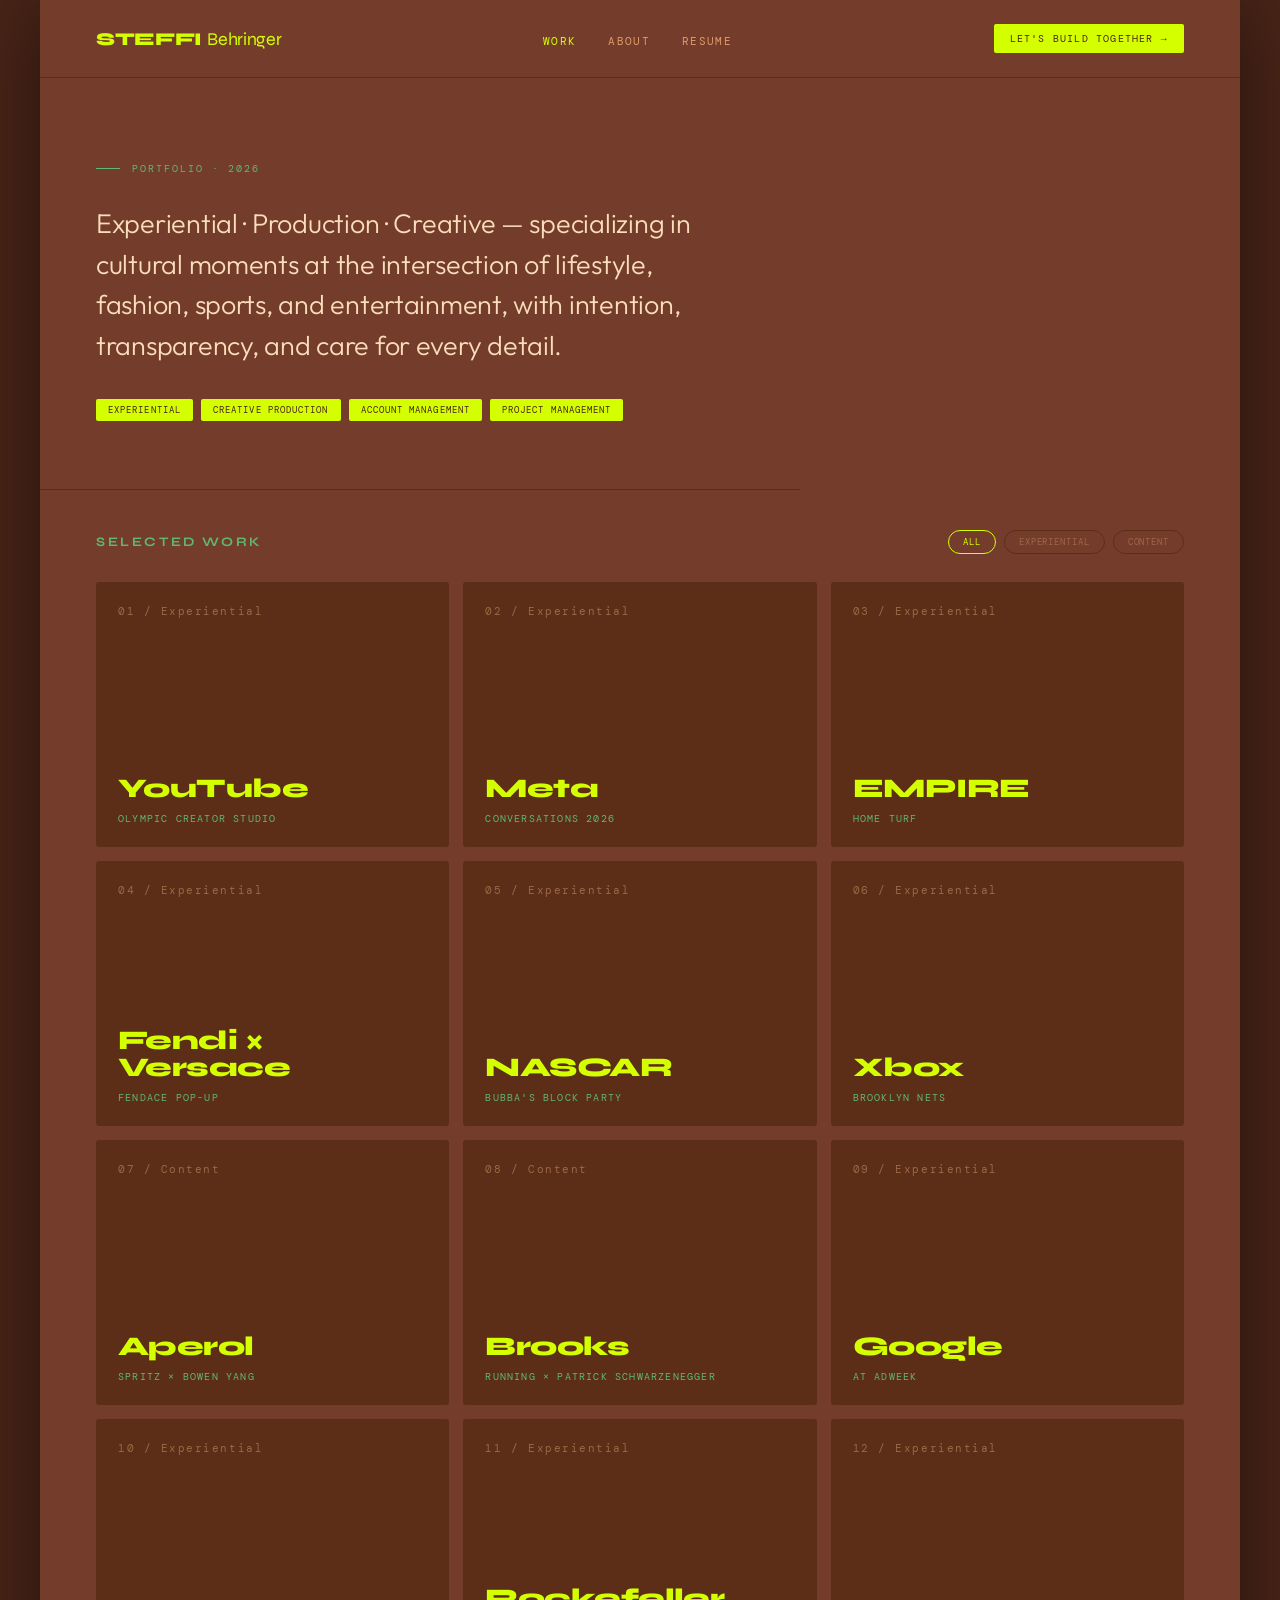
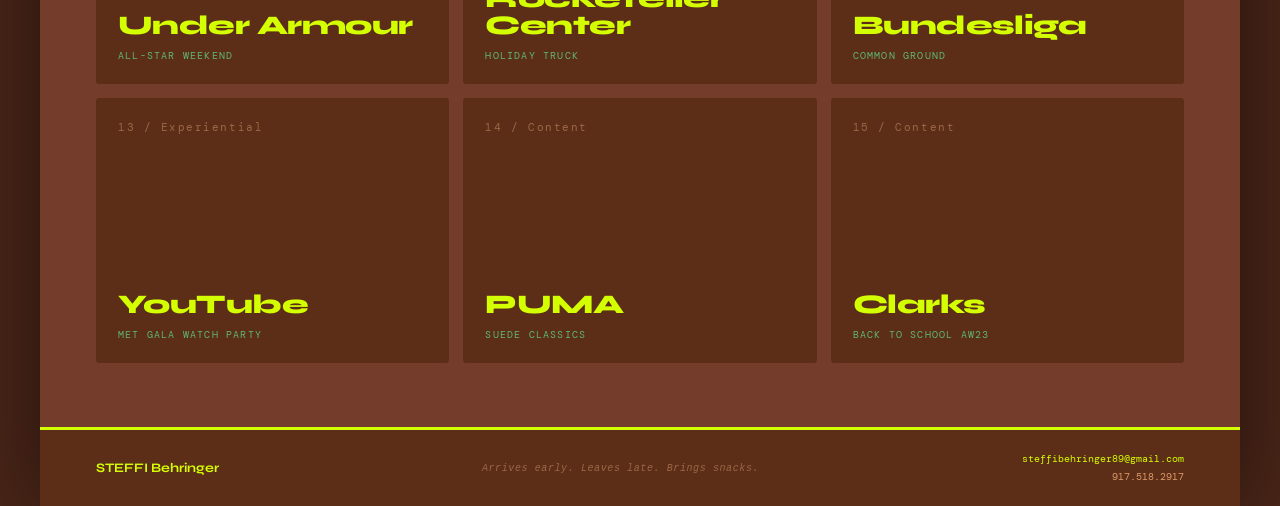
==== commit 34375d82: "Hero: drop tagline + promote statement; About: remove photo, single-column layout" ====
--- a/index.html
+++ b/index.html
@@ -47,7 +47,6 @@
 <div class="page active" id="page-work">
   <section class="hero">
     <div class="hero-eyebrow">Portfolio · 2026</div>
-    <p class="hero-tagline">"Building worlds<br>people feel something in."</p>
     <p class="hero-positioning">Experiential · Production · Creative — specializing in cultural moments at the intersection of lifestyle, fashion, sports, and entertainment, with intention, transparency, and care for every detail.</p>
     <div class="hero-pills">
       <span class="hero-pill">Experiential</span>
@@ -84,15 +83,9 @@
           <p>German-raised, Brooklyn-made. Fluent in German and English with a sprinkle of Spanish. When not on set: running, shooting film, and rearranging rooms until they earn their place.</p>
         </div>
       </div>
-      <!-- ABOUT PHOTO: to add Steffi's photo, replace the placeholder <div>
-           below with: <img src="images/steffi.jpg" alt="Steffi Behringer"
-           width="340" height="453" loading="lazy" decoding="async"> -->
-      <div class="about-photo">
-        <div class="about-photo-placeholder">
-          <div class="icon">📷</div>
-          <div class="label">Your photo here</div>
-        </div>
-      </div>
+      <!-- Photo intentionally omitted for now. To add one later: give
+           .about-hero the class "has-photo" and drop a photo column back in
+           (see .about-hero.has-photo in css/pages.css). -->
     </div>
     <div class="about-details">
       <div class="about-detail-card">
--- a/css/styles.min.css
+++ b/css/styles.min.css
@@ -1,4 +1,4 @@
 *{box-sizing:border-box;margin:0;padding:0}:root{--bg:#743D2B;--ink:#FADDBA;--neon:#D4FF00;--green:#5FB870;--mid:#E09A6A;--lt:#9B6845;--rule:#5C2E18;--dark:#4A2518;--display:'Syne',sans-serif;--body:'Outfit',sans-serif;--mono:'DM Mono',monospace}html{background:var(--dark)}body{background:var(--bg);color:var(--ink);font-family:var(--body);max-width:1200px;margin:0 auto;box-shadow:0 0 80px rgba(0,0,0,0.5)}.page{display:none}.page.active{display:block}footer{border-top:3px solid var(--neon);background:#5C2E18;padding:20px 56px;display:flex;justify-content:space-between;align-items:center;gap:20px}.footer-logo{font-family:var(--display);font-size:13px;font-weight:700;color:var(--neon)}.footer-cheeky{font-family:var(--mono);font-size:10px;color:var(--lt);font-style:italic;letter-spacing:0.06em}.footer-contact{font-family:var(--mono);font-size:10px;color:var(--mid);text-align:right;line-height:1.8}.footer-contact a{color:var(--neon);text-decoration:none}@media (max-width:768px){footer{padding:18px 28px;flex-wrap:wrap;gap:12px}.footer-cheeky{order:3;width:100%;text-align:center}}@media (max-width:480px){footer{flex-direction:column;align-items:flex-start;padding:18px 20px}.footer-contact{text-align:left}}
 nav{display:flex;justify-content:space-between;align-items:center;padding:24px 56px;border-bottom:1px solid var(--rule);position:sticky;top:0;background:var(--bg);z-index:100}.nav-logo{font-family:var(--display);font-size:18px;font-weight:800;color:var(--neon);letter-spacing:-0.02em;cursor:pointer}.nav-logo span{font-weight:300}.nav-links{display:flex;gap:32px;list-style:none;align-items:center}.nav-links a{font-family:var(--mono);font-size:11px;letter-spacing:0.12em;text-transform:uppercase;color:var(--mid);text-decoration:none;transition:color 0.2s;cursor:pointer}.nav-links a:hover,.nav-links a.active{color:var(--neon)}.nav-cta{font-family:var(--mono);font-size:10px;letter-spacing:0.12em;text-transform:uppercase;color:var(--dark);background:var(--neon);padding:8px 16px;border-radius:2px;text-decoration:none;cursor:pointer;white-space:nowrap}@media (max-width:768px){nav{padding:18px 28px;gap:16px;flex-wrap:wrap}.nav-links{gap:20px}}@media (max-width:480px){nav{padding:16px 20px}.nav-logo{font-size:16px}.nav-links{gap:16px;order:3}.nav-links a{font-size:10px;letter-spacing:0.1em}.nav-cta{order:2;margin-left:auto}}
-.hero{padding:72px 56px 64px;border-bottom:1px solid var(--rule);max-width:680px}.hero-eyebrow{font-family:var(--mono);font-size:10px;letter-spacing:0.2em;text-transform:uppercase;color:var(--green);margin-bottom:28px;display:flex;align-items:center;gap:12px}.hero-eyebrow::before{content:'';width:24px;height:1px;background:var(--green);display:inline-block}.hero-tagline{font-family:var(--display);font-size:clamp(26px,3.5vw,42px);font-weight:400;font-style:italic;line-height:1.2;color:var(--ink);margin-bottom:24px;letter-spacing:-0.01em}.hero-positioning{font-family:var(--body);font-size:15px;color:var(--mid);line-height:1.65;margin-bottom:32px}.hero-pills{display:flex;gap:8px;flex-wrap:wrap}.hero-pill{font-family:var(--mono);font-size:9px;letter-spacing:0.12em;text-transform:uppercase;color:var(--dark);background:var(--neon);padding:5px 12px;border-radius:2px}.work-header{padding:40px 56px 28px;display:flex;justify-content:space-between;align-items:center;gap:16px}.work-title{font-family:var(--display);font-size:13px;font-weight:700;letter-spacing:0.2em;text-transform:uppercase;color:var(--green)}.work-filter{display:flex;gap:8px}.filter-btn{font-family:var(--mono);font-size:9px;letter-spacing:0.1em;text-transform:uppercase;padding:5px 14px;border:1px solid var(--rule);border-radius:20px;color:var(--lt);cursor:pointer;transition:all 0.2s;background:transparent}.filter-btn.active,.filter-btn:hover{border-color:var(--neon);color:var(--neon)}.project-grid{padding:0 56px 64px;display:grid;grid-template-columns:repeat(3,1fr);gap:14px}.project-card{cursor:pointer;--client-color:var(--neon)}.project-card.hidden{display:none}.tile{position:relative;aspect-ratio:4 / 3;border-radius:3px;overflow:hidden;background:var(--rule)}.tile-face{position:absolute;inset:0;padding:22px;z-index:2;display:flex;flex-direction:column;justify-content:space-between;transition:opacity 0.35s ease}.tf-idx{font-family:var(--mono);font-size:11px;letter-spacing:0.14em;color:var(--lt)}.tf-name{margin-top:auto}.tf-client{display:block;font-family:var(--display);font-weight:800;font-size:clamp(22px,2.1vw,32px);line-height:1;letter-spacing:-0.02em;color:var(--client-color)}.tf-work{display:block;font-family:var(--mono);font-size:10px;letter-spacing:0.12em;text-transform:uppercase;color:var(--green);margin-top:10px}.tile-reveal{position:absolute;inset:0;opacity:0;z-index:1;transition:opacity 0.35s ease}.tile-reveal img{width:100%;height:100%;object-fit:cover;display:block;transform:scale(1.05);transition:transform 0.5s ease}.tile-reveal::after{content:'';position:absolute;inset:0;background:linear-gradient(to top,rgba(30,10,2,0.9),rgba(30,10,2,0.1) 58%,rgba(30,10,2,0) 82%)}.tile-meta{position:absolute;left:22px;right:22px;bottom:20px;z-index:2}.tm-client{display:block;font-family:var(--mono);font-size:10px;letter-spacing:0.14em;text-transform:uppercase;color:var(--neon);margin-bottom:6px}.tm-work{display:block;font-family:var(--display);font-size:19px;font-weight:700;color:var(--ink);line-height:1.15}.tm-loc{display:block;font-family:var(--body);font-size:12px;color:var(--mid);margin-top:3px}.project-card:hover .tile-face,.project-card:focus-visible .tile-face{opacity:0}.project-card:hover .tile-reveal,.project-card:focus-visible .tile-reveal{opacity:1;z-index:3}.project-card:hover .tile-reveal img{transform:scale(1)}.project-card:focus-visible{outline:2px solid var(--neon);outline-offset:3px}@media (hover:none){.tile-face{opacity:0}.tile-reveal{opacity:1;z-index:3}.tile-reveal img{transform:scale(1)}}.modal-overlay{position:fixed;inset:0;background:rgba(30,10,2,0.88);z-index:500;display:none;align-items:flex-end;justify-content:center;backdrop-filter:blur(4px)}.modal-overlay.open{display:flex;animation:fadeIn 0.25s ease}@keyframes fadeIn{from{opacity:0}to{opacity:1}}.modal{background:var(--bg);width:100%;max-width:1200px;max-height:92vh;overflow-y:auto;border-radius:8px 8px 0 0;border-top:3px solid var(--neon);animation:slideUp 0.3s ease}@keyframes slideUp{from{transform:translateY(40px);opacity:0}to{transform:translateY(0);opacity:1}}.modal-inner{padding:0 56px 56px}.modal-close{position:sticky;top:0;display:flex;justify-content:flex-end;padding:16px 0;background:var(--bg);border-bottom:1px solid var(--rule);margin-bottom:36px;z-index:10}.modal-close-btn{font-family:var(--mono);font-size:10px;letter-spacing:0.12em;text-transform:uppercase;color:var(--lt);cursor:pointer;padding:6px 14px;border:1px solid var(--rule);border-radius:2px;background:transparent;transition:all 0.2s}.modal-close-btn:hover{color:var(--ink);border-color:var(--mid)}.modal-header{margin-bottom:28px}.modal-tags{display:flex;gap:6px;flex-wrap:wrap;margin-bottom:14px}.modal-tag{font-family:var(--mono);font-size:9px;font-weight:700;letter-spacing:0.08em;text-transform:uppercase;color:var(--green);border:1px solid rgba(95,184,112,0.4);padding:3px 10px;border-radius:1px}.modal-title{font-family:var(--display);font-size:32px;font-weight:700;color:var(--neon);line-height:1.1;margin-bottom:6px}.modal-location{font-family:var(--body);font-size:13px;color:var(--lt)}.modal-video-wrap{display:block;position:relative;margin-bottom:20px;border-radius:2px;overflow:hidden;background:#000;text-decoration:none;cursor:pointer}.modal-video-wrap.regular{aspect-ratio:16 / 9}.modal-video-wrap.shorts{aspect-ratio:9 / 16;max-width:340px;margin-left:auto;margin-right:auto}.modal-video-wrap .video-poster{position:absolute;inset:0;width:100%;height:100%;object-fit:cover;z-index:0}.modal-video-wrap::after{content:'';position:absolute;inset:0;z-index:1;background:rgba(30,10,2,0.30);transition:background 0.2s ease}.modal-video-wrap:hover::after{background:rgba(30,10,2,0.14)}.modal-video-wrap .video-play{position:absolute;top:50%;left:50%;transform:translate(-50%,-50%);z-index:2;width:72px;height:72px;border-radius:50%;background:var(--neon);display:flex;align-items:center;justify-content:center;box-shadow:0 6px 24px rgba(0,0,0,0.45);transition:transform 0.2s ease}.modal-video-wrap .video-play::before{content:'';margin-left:5px;border-style:solid;border-width:12px 0 12px 20px;border-color:transparent transparent transparent var(--dark)}.modal-video-wrap:hover .video-play{transform:translate(-50%,-50%) scale(1.08)}.modal-video-wrap iframe{position:absolute;inset:0;width:100%;height:100%;border:0;z-index:3}.modal-video-wrap.playing::after,.modal-video-wrap.playing .video-play{display:none}.modal-images{columns:2;column-gap:10px;margin-bottom:32px}.modal-img{break-inside:avoid;margin-bottom:10px;overflow:hidden;border-radius:2px}.modal-img img{width:100%;height:auto;display:block}.carousel{position:relative;margin-bottom:32px;--slide-h:460px}.carousel-track{display:flex;gap:14px;overflow-x:auto;scroll-snap-type:x mandatory;scroll-behavior:smooth;-webkit-overflow-scrolling:touch;scrollbar-width:none}.carousel-track::-webkit-scrollbar{display:none}.carousel-slide{flex:0 0 auto;scroll-snap-align:center;background:var(--dark);border-radius:2px}.carousel-slide img{height:var(--slide-h);width:auto;max-width:100%;display:block;border-radius:2px}.carousel-arrow{position:absolute;top:calc(var(--slide-h) / 2);transform:translateY(-50%);z-index:3;width:44px;height:44px;border-radius:50%;border:none;cursor:pointer;background:rgba(30,10,2,0.6);color:var(--neon);font-size:26px;line-height:1;display:flex;align-items:center;justify-content:center;transition:background 0.2s ease,color 0.2s ease}.carousel-arrow:hover{background:var(--neon);color:var(--dark)}.carousel-arrow.prev{left:10px}.carousel-arrow.next{right:10px}.carousel-count{position:absolute;top:14px;right:14px;z-index:3;font-family:var(--mono);font-size:11px;letter-spacing:0.08em;color:var(--ink);background:rgba(30,10,2,0.65);padding:4px 10px;border-radius:2px}.carousel-dots{display:flex;gap:7px;justify-content:center;flex-wrap:wrap;margin-top:14px}.carousel-dot{width:8px;height:8px;border-radius:50%;border:none;padding:0;cursor:pointer;background:var(--rule);transition:background 0.2s ease}.carousel-dot.active{background:var(--neon)}.modal-body{display:grid;grid-template-columns:1fr 260px;gap:48px}.modal-desc{font-family:var(--body);font-size:15px;color:var(--mid);line-height:1.75}.modal-impact{font-family:var(--display);font-size:17px;color:var(--neon);margin-top:20px;display:flex;align-items:center;gap:8px}.modal-impact::before{content:'↗';font-size:13px}.modal-sidebar-label{font-family:var(--display);font-size:11px;font-weight:700;letter-spacing:0.15em;text-transform:uppercase;color:var(--green);margin-bottom:12px;display:block}.modal-sidebar-tag{font-family:var(--body);font-size:13px;color:var(--mid);padding:6px 0;border-bottom:1px solid var(--rule)}@media (max-width:768px){.hero{padding:48px 28px 44px}.work-header{padding:32px 28px 22px;flex-wrap:wrap}.project-grid{padding:0 28px 48px;grid-template-columns:repeat(2,1fr)}.modal-overlay{align-items:stretch}.modal{max-height:100vh;height:100%;border-radius:0;border-top:none}.modal-inner{padding:0 28px 40px}.modal-body{grid-template-columns:1fr;gap:28px}.modal-title{font-size:26px}}@media (max-width:480px){.hero{padding:40px 20px 36px}.work-header{padding:28px 20px 18px}.work-title{width:100%;margin-bottom:4px}.project-grid{padding:0 20px 40px;grid-template-columns:1fr}.modal-inner{padding:0 20px 32px}.modal-images{columns:1}.modal-video-wrap.shorts{max-width:100%}.carousel{--slide-h:300px}.carousel-arrow{width:38px;height:38px;font-size:22px}}
-.about-page{padding:72px 56px 64px}.about-hero{display:grid;grid-template-columns:1fr 340px;gap:64px;align-items:start;margin-bottom:56px;padding-bottom:56px;border-bottom:1px solid var(--rule)}.about-label{font-family:var(--mono);font-size:10px;letter-spacing:0.2em;text-transform:uppercase;color:var(--green);margin-bottom:24px;display:flex;align-items:center;gap:12px}.about-label::before{content:'';width:24px;height:1px;background:var(--green);display:inline-block}.about-heading{font-family:var(--display);font-size:clamp(32px,4vw,52px);font-weight:700;color:var(--ink);line-height:1.1;margin-bottom:28px;letter-spacing:-0.01em}.about-heading em{color:var(--neon);font-style:italic}.about-text{font-family:var(--body);font-size:15px;color:var(--mid);line-height:1.8;font-weight:300}.about-text p + p{margin-top:18px}.about-photo{width:100%;aspect-ratio:3 / 4;border-radius:2px;overflow:hidden;background:var(--rule)}.about-photo img{width:100%;height:100%;object-fit:cover;display:block}.about-photo-placeholder{width:100%;height:100%;background:var(--rule);display:flex;align-items:center;justify-content:center;flex-direction:column;gap:10px}.about-photo-placeholder .icon{font-size:32px;opacity:0.2}.about-photo-placeholder .label{font-family:var(--mono);font-size:9px;letter-spacing:0.12em;text-transform:uppercase;color:var(--lt);opacity:0.5}.about-details{display:grid;grid-template-columns:1fr 1fr 1fr;gap:2px;margin-bottom:40px}.about-detail-card{background:var(--rule);padding:24px 20px}.detail-label{font-family:var(--display);font-size:11px;font-weight:700;letter-spacing:0.15em;text-transform:uppercase;color:var(--green);margin-bottom:10px}.detail-content{font-family:var(--body);font-size:13px;color:var(--mid);line-height:1.65}.detail-content strong{color:var(--ink);font-weight:500}.about-allyship{display:grid;grid-template-columns:1fr 1fr;gap:32px;padding:28px;border:1px solid var(--rule);border-left:3px solid var(--neon);border-radius:2px;align-items:center}.allyship-title{font-family:var(--display);font-size:17px;font-weight:700;color:var(--neon);margin-bottom:8px}.allyship-text{font-family:var(--body);font-size:13px;color:var(--mid);line-height:1.65}.allyship-link{font-family:var(--mono);font-size:10px;letter-spacing:0.1em;text-transform:uppercase;color:var(--green);text-decoration:none;display:flex;align-items:center;gap:8px;margin-bottom:10px}.allyship-link::before{content:'→'}.contact-page{padding:72px 56px 80px;max-width:640px}.contact-heading{font-family:var(--display);font-size:clamp(36px,5vw,64px);font-weight:800;color:var(--neon);line-height:0.95;letter-spacing:-0.02em;margin-bottom:8px}.contact-sub{font-family:var(--display);font-size:clamp(28px,4vw,48px);font-weight:300;font-style:italic;color:var(--ink);margin-bottom:36px}.contact-text{font-family:var(--body);font-size:15px;color:var(--mid);line-height:1.7;margin-bottom:36px}.contact-detail{display:flex;align-items:baseline;gap:16px;padding-bottom:14px;border-bottom:1px solid var(--rule);margin-bottom:14px}.contact-detail-label{font-family:var(--mono);font-size:9px;letter-spacing:0.15em;text-transform:uppercase;color:var(--green);min-width:80px}.contact-detail-value{font-family:var(--body);font-size:15px;color:var(--ink)}.contact-detail-value a{color:var(--neon);text-decoration:none}.contact-btn{display:inline-flex;align-items:center;gap:10px;font-family:var(--mono);font-size:10px;letter-spacing:0.12em;text-transform:uppercase;color:var(--dark);background:var(--neon);padding:12px 24px;border-radius:2px;text-decoration:none;margin-top:24px}@media (max-width:768px){.about-page{padding:48px 28px 44px}.about-hero{grid-template-columns:1fr;gap:36px;margin-bottom:40px;padding-bottom:40px}.about-photo{max-width:340px}.about-details{grid-template-columns:1fr}.about-allyship{grid-template-columns:1fr;gap:20px}.contact-page{padding:48px 28px 60px}}@media (max-width:480px){.about-page{padding:40px 20px 40px}.contact-page{padding:40px 20px 52px}.contact-detail{flex-direction:column;gap:4px}.contact-detail-label{min-width:0}}
+.hero{padding:84px 56px 68px;border-bottom:1px solid var(--rule);max-width:760px}.hero-eyebrow{font-family:var(--mono);font-size:10px;letter-spacing:0.2em;text-transform:uppercase;color:var(--green);margin-bottom:28px;display:flex;align-items:center;gap:12px}.hero-eyebrow::before{content:'';width:24px;height:1px;background:var(--green);display:inline-block}.hero-tagline{font-family:var(--display);font-size:clamp(26px,3.5vw,42px);font-weight:400;font-style:italic;line-height:1.2;color:var(--ink);margin-bottom:24px;letter-spacing:-0.01em}.hero-positioning{font-family:var(--body);font-size:clamp(19px,2.4vw,27px);font-weight:300;color:var(--ink);line-height:1.5;letter-spacing:-0.01em;margin-bottom:34px}.hero-positioning strong,.hero-positioning b{font-weight:500;color:var(--neon)}.hero-pills{display:flex;gap:8px;flex-wrap:wrap}.hero-pill{font-family:var(--mono);font-size:9px;letter-spacing:0.12em;text-transform:uppercase;color:var(--dark);background:var(--neon);padding:5px 12px;border-radius:2px}.work-header{padding:40px 56px 28px;display:flex;justify-content:space-between;align-items:center;gap:16px}.work-title{font-family:var(--display);font-size:13px;font-weight:700;letter-spacing:0.2em;text-transform:uppercase;color:var(--green)}.work-filter{display:flex;gap:8px}.filter-btn{font-family:var(--mono);font-size:9px;letter-spacing:0.1em;text-transform:uppercase;padding:5px 14px;border:1px solid var(--rule);border-radius:20px;color:var(--lt);cursor:pointer;transition:all 0.2s;background:transparent}.filter-btn.active,.filter-btn:hover{border-color:var(--neon);color:var(--neon)}.project-grid{padding:0 56px 64px;display:grid;grid-template-columns:repeat(3,1fr);gap:14px}.project-card{cursor:pointer;--client-color:var(--neon)}.project-card.hidden{display:none}.tile{position:relative;aspect-ratio:4 / 3;border-radius:3px;overflow:hidden;background:var(--rule)}.tile-face{position:absolute;inset:0;padding:22px;z-index:2;display:flex;flex-direction:column;justify-content:space-between;transition:opacity 0.35s ease}.tf-idx{font-family:var(--mono);font-size:11px;letter-spacing:0.14em;color:var(--lt)}.tf-name{margin-top:auto}.tf-client{display:block;font-family:var(--display);font-weight:800;font-size:clamp(22px,2.1vw,32px);line-height:1;letter-spacing:-0.02em;color:var(--client-color)}.tf-work{display:block;font-family:var(--mono);font-size:10px;letter-spacing:0.12em;text-transform:uppercase;color:var(--green);margin-top:10px}.tile-reveal{position:absolute;inset:0;opacity:0;z-index:1;transition:opacity 0.35s ease}.tile-reveal img{width:100%;height:100%;object-fit:cover;display:block;transform:scale(1.05);transition:transform 0.5s ease}.tile-reveal::after{content:'';position:absolute;inset:0;background:linear-gradient(to top,rgba(30,10,2,0.9),rgba(30,10,2,0.1) 58%,rgba(30,10,2,0) 82%)}.tile-meta{position:absolute;left:22px;right:22px;bottom:20px;z-index:2}.tm-client{display:block;font-family:var(--mono);font-size:10px;letter-spacing:0.14em;text-transform:uppercase;color:var(--neon);margin-bottom:6px}.tm-work{display:block;font-family:var(--display);font-size:19px;font-weight:700;color:var(--ink);line-height:1.15}.tm-loc{display:block;font-family:var(--body);font-size:12px;color:var(--mid);margin-top:3px}.project-card:hover .tile-face,.project-card:focus-visible .tile-face{opacity:0}.project-card:hover .tile-reveal,.project-card:focus-visible .tile-reveal{opacity:1;z-index:3}.project-card:hover .tile-reveal img{transform:scale(1)}.project-card:focus-visible{outline:2px solid var(--neon);outline-offset:3px}@media (hover:none){.tile-face{opacity:0}.tile-reveal{opacity:1;z-index:3}.tile-reveal img{transform:scale(1)}}.modal-overlay{position:fixed;inset:0;background:rgba(30,10,2,0.88);z-index:500;display:none;align-items:flex-end;justify-content:center;backdrop-filter:blur(4px)}.modal-overlay.open{display:flex;animation:fadeIn 0.25s ease}@keyframes fadeIn{from{opacity:0}to{opacity:1}}.modal{background:var(--bg);width:100%;max-width:1200px;max-height:92vh;overflow-y:auto;border-radius:8px 8px 0 0;border-top:3px solid var(--neon);animation:slideUp 0.3s ease}@keyframes slideUp{from{transform:translateY(40px);opacity:0}to{transform:translateY(0);opacity:1}}.modal-inner{padding:0 56px 56px}.modal-close{position:sticky;top:0;display:flex;justify-content:flex-end;padding:16px 0;background:var(--bg);border-bottom:1px solid var(--rule);margin-bottom:36px;z-index:10}.modal-close-btn{font-family:var(--mono);font-size:10px;letter-spacing:0.12em;text-transform:uppercase;color:var(--lt);cursor:pointer;padding:6px 14px;border:1px solid var(--rule);border-radius:2px;background:transparent;transition:all 0.2s}.modal-close-btn:hover{color:var(--ink);border-color:var(--mid)}.modal-header{margin-bottom:28px}.modal-tags{display:flex;gap:6px;flex-wrap:wrap;margin-bottom:14px}.modal-tag{font-family:var(--mono);font-size:9px;font-weight:700;letter-spacing:0.08em;text-transform:uppercase;color:var(--green);border:1px solid rgba(95,184,112,0.4);padding:3px 10px;border-radius:1px}.modal-title{font-family:var(--display);font-size:32px;font-weight:700;color:var(--neon);line-height:1.1;margin-bottom:6px}.modal-location{font-family:var(--body);font-size:13px;color:var(--lt)}.modal-video-wrap{display:block;position:relative;margin-bottom:20px;border-radius:2px;overflow:hidden;background:#000;text-decoration:none;cursor:pointer}.modal-video-wrap.regular{aspect-ratio:16 / 9}.modal-video-wrap.shorts{aspect-ratio:9 / 16;max-width:340px;margin-left:auto;margin-right:auto}.modal-video-wrap .video-poster{position:absolute;inset:0;width:100%;height:100%;object-fit:cover;z-index:0}.modal-video-wrap::after{content:'';position:absolute;inset:0;z-index:1;background:rgba(30,10,2,0.30);transition:background 0.2s ease}.modal-video-wrap:hover::after{background:rgba(30,10,2,0.14)}.modal-video-wrap .video-play{position:absolute;top:50%;left:50%;transform:translate(-50%,-50%);z-index:2;width:72px;height:72px;border-radius:50%;background:var(--neon);display:flex;align-items:center;justify-content:center;box-shadow:0 6px 24px rgba(0,0,0,0.45);transition:transform 0.2s ease}.modal-video-wrap .video-play::before{content:'';margin-left:5px;border-style:solid;border-width:12px 0 12px 20px;border-color:transparent transparent transparent var(--dark)}.modal-video-wrap:hover .video-play{transform:translate(-50%,-50%) scale(1.08)}.modal-video-wrap iframe{position:absolute;inset:0;width:100%;height:100%;border:0;z-index:3}.modal-video-wrap.playing::after,.modal-video-wrap.playing .video-play{display:none}.modal-images{columns:2;column-gap:10px;margin-bottom:32px}.modal-img{break-inside:avoid;margin-bottom:10px;overflow:hidden;border-radius:2px}.modal-img img{width:100%;height:auto;display:block}.carousel{position:relative;margin-bottom:32px;--slide-h:460px}.carousel-track{display:flex;gap:14px;overflow-x:auto;scroll-snap-type:x mandatory;scroll-behavior:smooth;-webkit-overflow-scrolling:touch;scrollbar-width:none}.carousel-track::-webkit-scrollbar{display:none}.carousel-slide{flex:0 0 auto;scroll-snap-align:center;background:var(--dark);border-radius:2px}.carousel-slide img{height:var(--slide-h);width:auto;max-width:100%;display:block;border-radius:2px}.carousel-arrow{position:absolute;top:calc(var(--slide-h) / 2);transform:translateY(-50%);z-index:3;width:44px;height:44px;border-radius:50%;border:none;cursor:pointer;background:rgba(30,10,2,0.6);color:var(--neon);font-size:26px;line-height:1;display:flex;align-items:center;justify-content:center;transition:background 0.2s ease,color 0.2s ease}.carousel-arrow:hover{background:var(--neon);color:var(--dark)}.carousel-arrow.prev{left:10px}.carousel-arrow.next{right:10px}.carousel-count{position:absolute;top:14px;right:14px;z-index:3;font-family:var(--mono);font-size:11px;letter-spacing:0.08em;color:var(--ink);background:rgba(30,10,2,0.65);padding:4px 10px;border-radius:2px}.carousel-dots{display:flex;gap:7px;justify-content:center;flex-wrap:wrap;margin-top:14px}.carousel-dot{width:8px;height:8px;border-radius:50%;border:none;padding:0;cursor:pointer;background:var(--rule);transition:background 0.2s ease}.carousel-dot.active{background:var(--neon)}.modal-body{display:grid;grid-template-columns:1fr 260px;gap:48px}.modal-desc{font-family:var(--body);font-size:15px;color:var(--mid);line-height:1.75}.modal-impact{font-family:var(--display);font-size:17px;color:var(--neon);margin-top:20px;display:flex;align-items:center;gap:8px}.modal-impact::before{content:'↗';font-size:13px}.modal-sidebar-label{font-family:var(--display);font-size:11px;font-weight:700;letter-spacing:0.15em;text-transform:uppercase;color:var(--green);margin-bottom:12px;display:block}.modal-sidebar-tag{font-family:var(--body);font-size:13px;color:var(--mid);padding:6px 0;border-bottom:1px solid var(--rule)}@media (max-width:768px){.hero{padding:48px 28px 44px}.work-header{padding:32px 28px 22px;flex-wrap:wrap}.project-grid{padding:0 28px 48px;grid-template-columns:repeat(2,1fr)}.modal-overlay{align-items:stretch}.modal{max-height:100vh;height:100%;border-radius:0;border-top:none}.modal-inner{padding:0 28px 40px}.modal-body{grid-template-columns:1fr;gap:28px}.modal-title{font-size:26px}}@media (max-width:480px){.hero{padding:40px 20px 36px}.work-header{padding:28px 20px 18px}.work-title{width:100%;margin-bottom:4px}.project-grid{padding:0 20px 40px;grid-template-columns:1fr}.modal-inner{padding:0 20px 32px}.modal-images{columns:1}.modal-video-wrap.shorts{max-width:100%}.carousel{--slide-h:300px}.carousel-arrow{width:38px;height:38px;font-size:22px}}
+.about-page{padding:72px 56px 64px}.about-hero{max-width:780px;margin-bottom:56px;padding-bottom:56px;border-bottom:1px solid var(--rule)}.about-hero.has-photo{max-width:none;display:grid;grid-template-columns:1fr 340px;gap:64px;align-items:start}.about-label{font-family:var(--mono);font-size:10px;letter-spacing:0.2em;text-transform:uppercase;color:var(--green);margin-bottom:24px;display:flex;align-items:center;gap:12px}.about-label::before{content:'';width:24px;height:1px;background:var(--green);display:inline-block}.about-heading{font-family:var(--display);font-size:clamp(32px,4vw,52px);font-weight:700;color:var(--ink);line-height:1.1;margin-bottom:28px;letter-spacing:-0.01em}.about-heading em{color:var(--neon);font-style:italic}.about-text{font-family:var(--body);font-size:15px;color:var(--mid);line-height:1.8;font-weight:300}.about-text p + p{margin-top:18px}.about-photo{width:100%;aspect-ratio:3 / 4;border-radius:2px;overflow:hidden;background:var(--rule)}.about-photo img{width:100%;height:100%;object-fit:cover;display:block}.about-photo-placeholder{width:100%;height:100%;background:var(--rule);display:flex;align-items:center;justify-content:center;flex-direction:column;gap:10px}.about-photo-placeholder .icon{font-size:32px;opacity:0.2}.about-photo-placeholder .label{font-family:var(--mono);font-size:9px;letter-spacing:0.12em;text-transform:uppercase;color:var(--lt);opacity:0.5}.about-details{display:grid;grid-template-columns:1fr 1fr 1fr;gap:2px;margin-bottom:40px}.about-detail-card{background:var(--rule);padding:24px 20px}.detail-label{font-family:var(--display);font-size:11px;font-weight:700;letter-spacing:0.15em;text-transform:uppercase;color:var(--green);margin-bottom:10px}.detail-content{font-family:var(--body);font-size:13px;color:var(--mid);line-height:1.65}.detail-content strong{color:var(--ink);font-weight:500}.about-allyship{display:grid;grid-template-columns:1fr 1fr;gap:32px;padding:28px;border:1px solid var(--rule);border-left:3px solid var(--neon);border-radius:2px;align-items:center}.allyship-title{font-family:var(--display);font-size:17px;font-weight:700;color:var(--neon);margin-bottom:8px}.allyship-text{font-family:var(--body);font-size:13px;color:var(--mid);line-height:1.65}.allyship-link{font-family:var(--mono);font-size:10px;letter-spacing:0.1em;text-transform:uppercase;color:var(--green);text-decoration:none;display:flex;align-items:center;gap:8px;margin-bottom:10px}.allyship-link::before{content:'→'}.contact-page{padding:72px 56px 80px;max-width:640px}.contact-heading{font-family:var(--display);font-size:clamp(36px,5vw,64px);font-weight:800;color:var(--neon);line-height:0.95;letter-spacing:-0.02em;margin-bottom:8px}.contact-sub{font-family:var(--display);font-size:clamp(28px,4vw,48px);font-weight:300;font-style:italic;color:var(--ink);margin-bottom:36px}.contact-text{font-family:var(--body);font-size:15px;color:var(--mid);line-height:1.7;margin-bottom:36px}.contact-detail{display:flex;align-items:baseline;gap:16px;padding-bottom:14px;border-bottom:1px solid var(--rule);margin-bottom:14px}.contact-detail-label{font-family:var(--mono);font-size:9px;letter-spacing:0.15em;text-transform:uppercase;color:var(--green);min-width:80px}.contact-detail-value{font-family:var(--body);font-size:15px;color:var(--ink)}.contact-detail-value a{color:var(--neon);text-decoration:none}.contact-btn{display:inline-flex;align-items:center;gap:10px;font-family:var(--mono);font-size:10px;letter-spacing:0.12em;text-transform:uppercase;color:var(--dark);background:var(--neon);padding:12px 24px;border-radius:2px;text-decoration:none;margin-top:24px}@media (max-width:768px){.about-page{padding:48px 28px 44px}.about-hero{grid-template-columns:1fr;gap:36px;margin-bottom:40px;padding-bottom:40px}.about-photo{max-width:340px}.about-details{grid-template-columns:1fr}.about-allyship{grid-template-columns:1fr;gap:20px}.contact-page{padding:48px 28px 60px}}@media (max-width:480px){.about-page{padding:40px 20px 40px}.contact-page{padding:40px 20px 52px}.contact-detail{flex-direction:column;gap:4px}.contact-detail-label{min-width:0}}
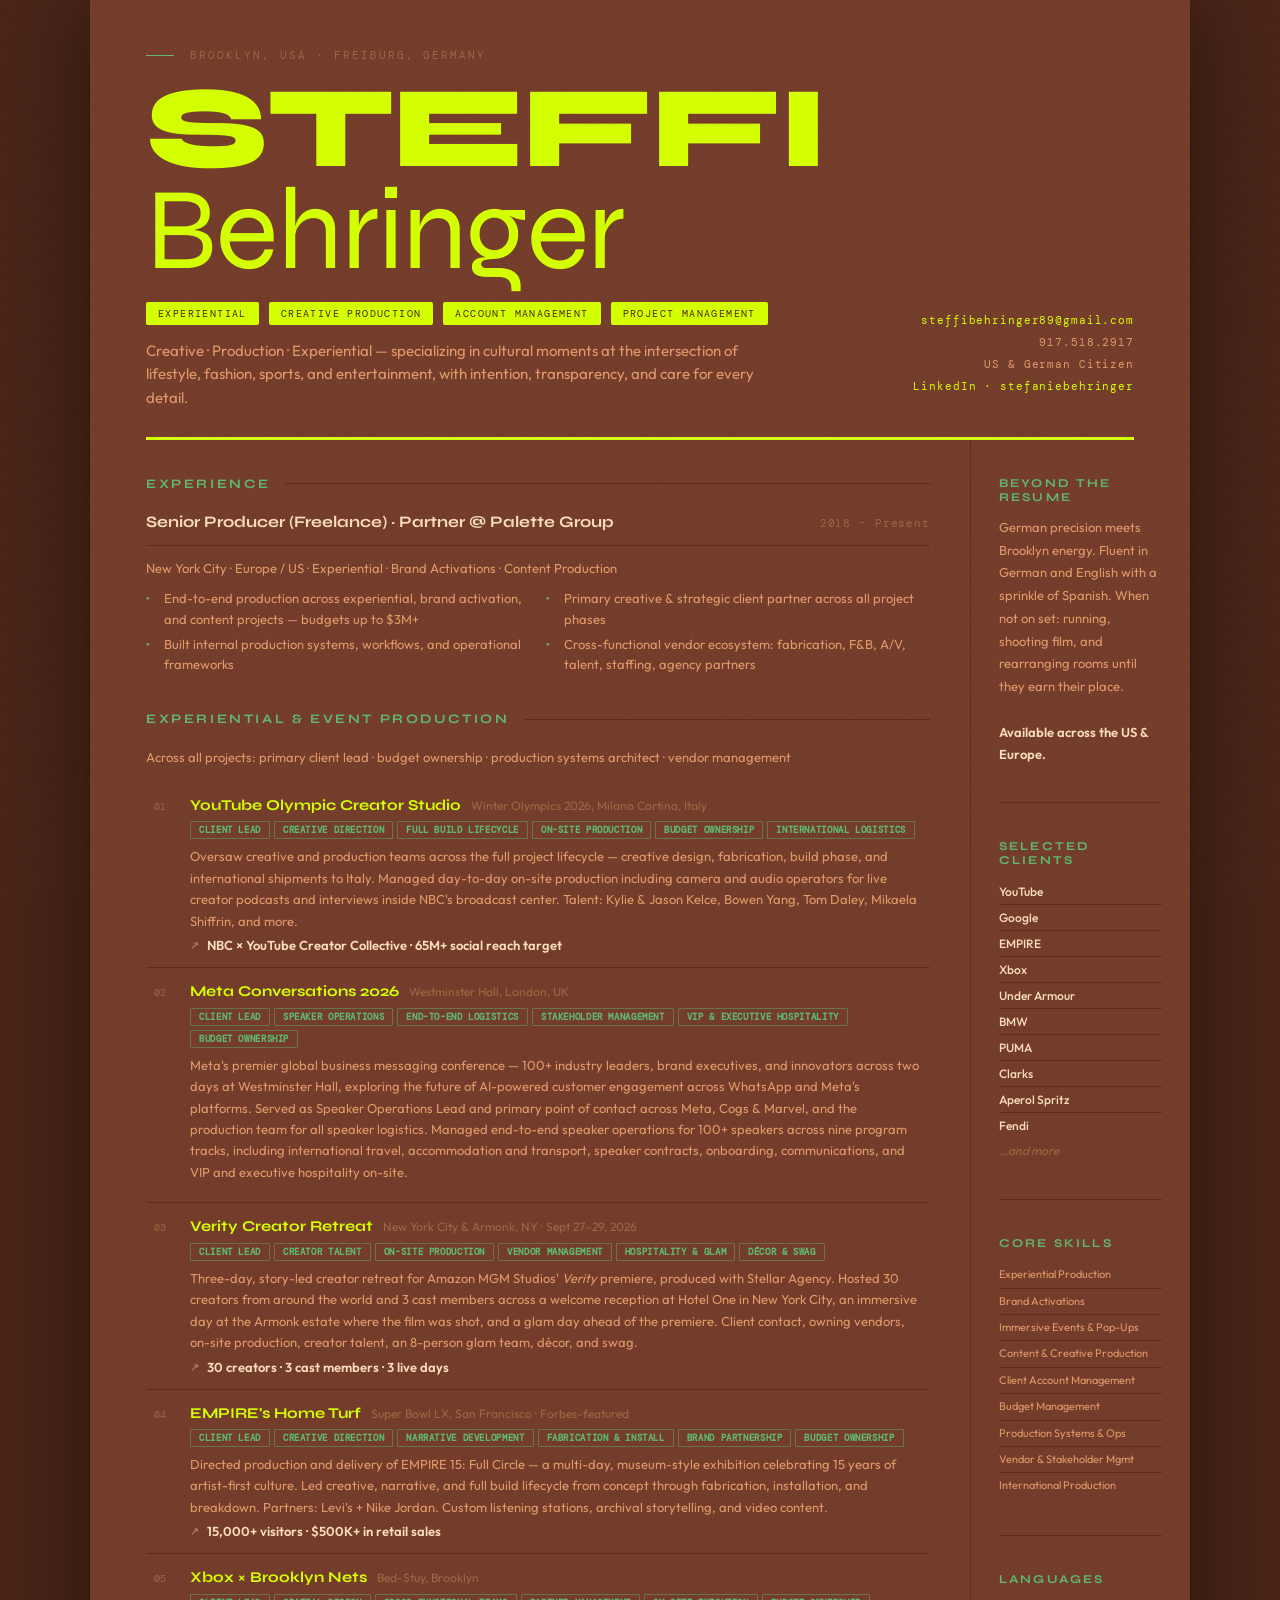
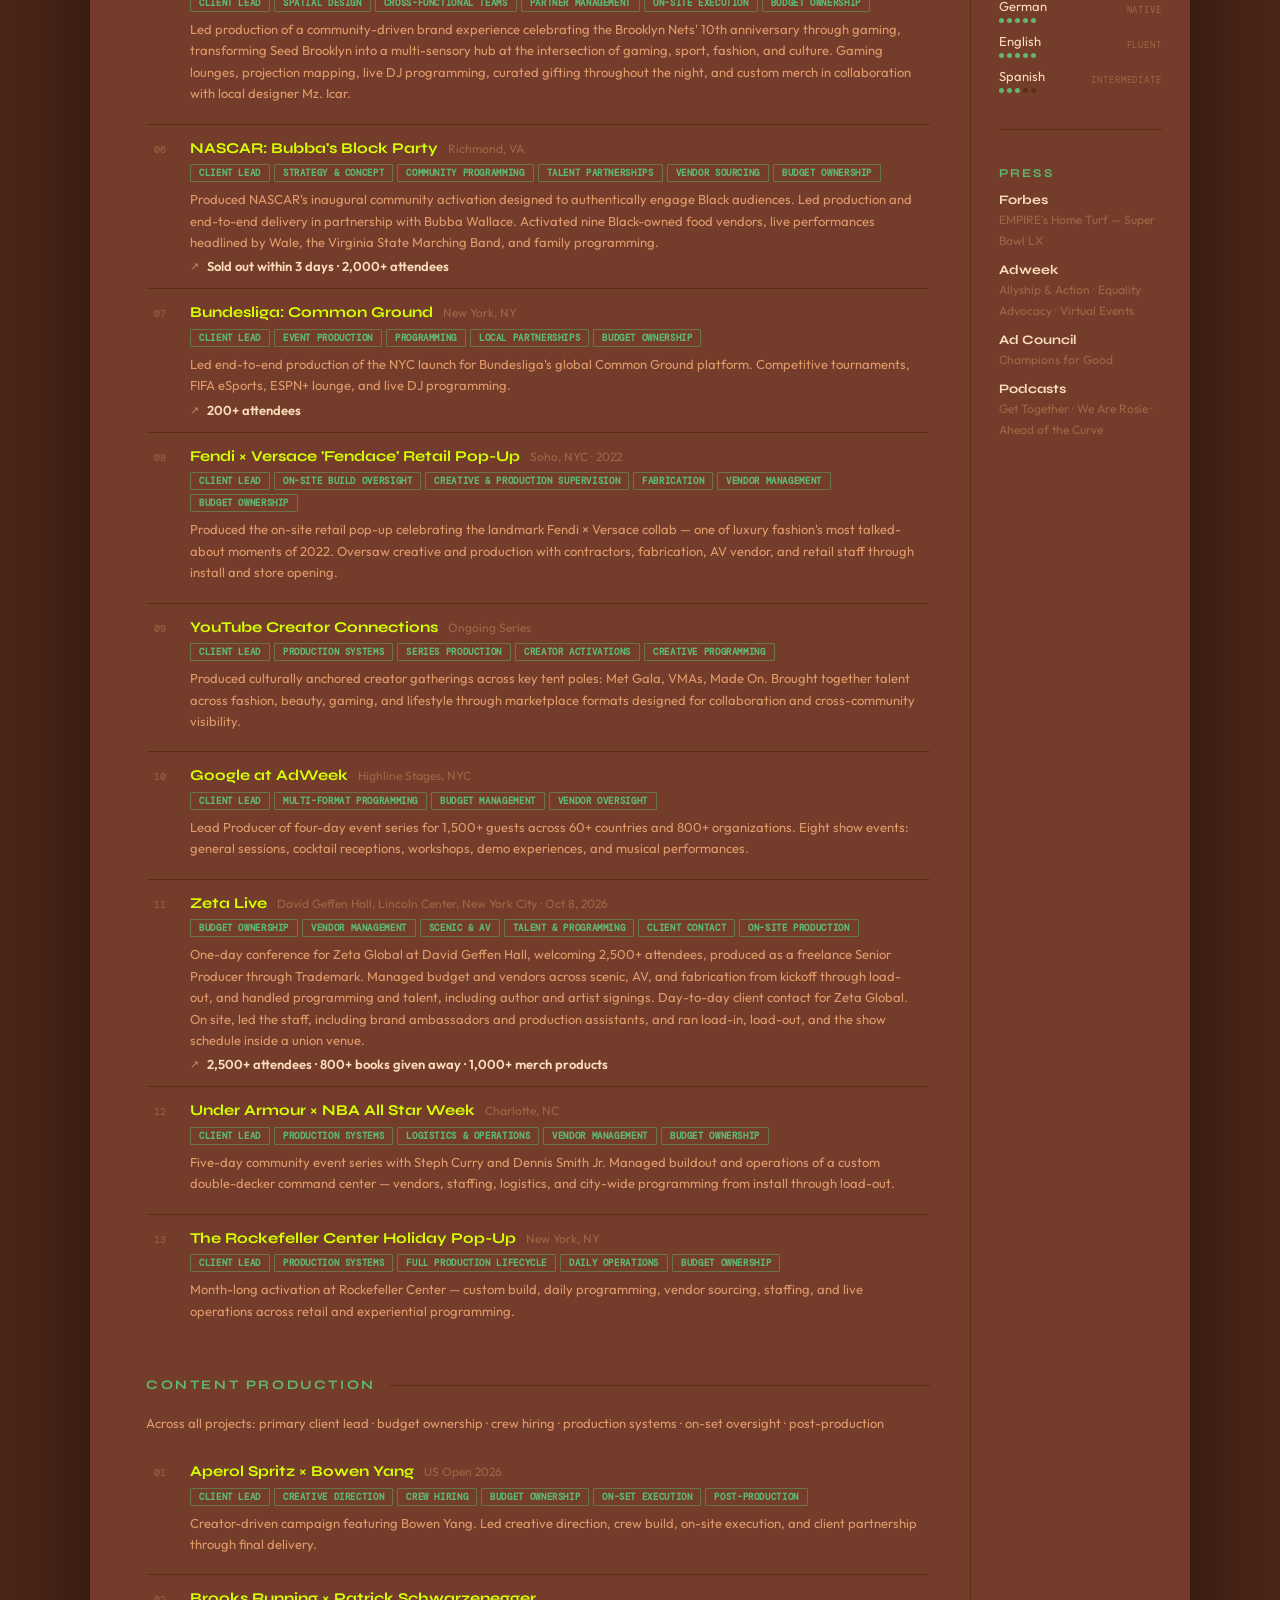
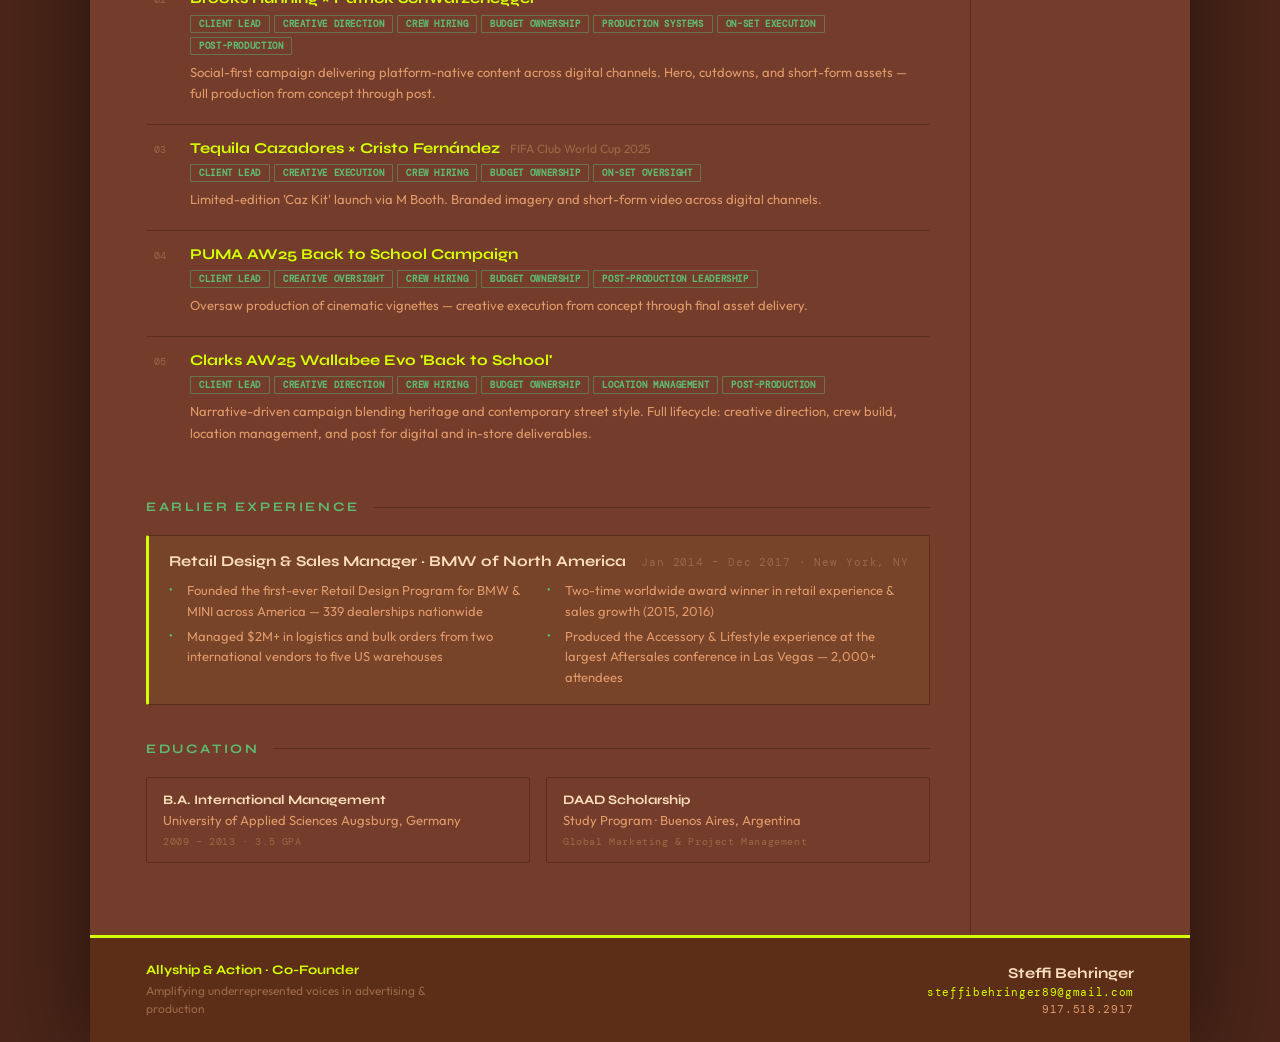
==== commit cef4b6e1: "Add files via upload" ====
--- a/index.html
+++ b/index.html
@@ -3,169 +3,1148 @@
 <head>
 <meta charset="UTF-8">
 <meta name="viewport" content="width=device-width, initial-scale=1.0">
-<title>Steffi Behringer — Portfolio</title>
-<meta name="description" content="Steffi Behringer — Senior Producer &amp; Partner. Creative, production and experiential work at the intersection of lifestyle, fashion, sports, and entertainment.">
-<meta name="author" content="Steffi Behringer">
-
-<!-- Open Graph / link previews -->
-<meta property="og:type" content="website">
-<meta property="og:title" content="Steffi Behringer — Portfolio">
-<meta property="og:description" content="Senior Producer &amp; Partner. Cultural moments at the intersection of lifestyle, fashion, sports, and entertainment.">
-<meta property="og:url" content="https://steffibehringer.com/">
-<meta property="og:image" content="https://steffibehringer.com/images/youtube_athletes.jpg">
-<meta property="og:image:alt" content="YouTube Olympic Creator Studio — Milano Cortina 2026">
-<meta name="twitter:card" content="summary_large_image">
-<meta name="twitter:title" content="Steffi Behringer — Portfolio">
-<meta name="twitter:description" content="Senior Producer &amp; Partner. Cultural moments at the intersection of lifestyle, fashion, sports, and entertainment.">
-<meta name="twitter:image" content="https://steffibehringer.com/images/youtube_athletes.jpg">
-
-<!-- Favicon -->
-<link rel="icon" href="favicon.svg" type="image/svg+xml">
-
-<!-- Fonts -->
+<title>Steffi Behringer — Producer</title>
 <link rel="preconnect" href="https://fonts.googleapis.com">
 <link rel="preconnect" href="https://fonts.gstatic.com" crossorigin>
 <link href="https://fonts.googleapis.com/css2?family=Syne:wght@400;600;700;800&family=Outfit:wght@300;400;500;600&family=DM+Mono:wght@300;400&display=swap" rel="stylesheet">
 
-<!-- Styles — minified bundle (source: css/main.css, nav.css, portfolio.css,
-     pages.css; regenerate with `python3 build.py`) -->
-<link rel="stylesheet" href="css/styles.min.css">
+<style>
+* { box-sizing: border-box; margin: 0; padding: 0; }
+
+:root {
+  --bg:     #743D2B;
+  --ink:    #FADDBA;
+  --neon:   #D4FF00;
+  --peach:  #C68863;
+  --green:  #5FB870;
+  --mid:    #E09A6A;
+  --lt:     #9B6845;
+  --rule:   #5C2E18;
+  --display:'Syne', sans-serif;
+  --body:   'Outfit', sans-serif;
+  --mono:   'DM Mono', monospace;
+}
+
+html { background: #4A2518; }
+
+body {
+  background: var(--bg);
+  color: var(--ink);
+  font-family: var(--body);
+  max-width: 1100px;
+  margin: 0 auto;
+  position: relative;
+  box-shadow: 0 8px 80px rgba(0,0,0,0.5);
+  min-height: 100vh;
+}
+
+body::before {
+  content: '';
+  position: fixed;
+  inset: 0;
+  background-image: url("data:image/svg+xml,%3Csvg viewBox='0 0 256 256' xmlns='http://www.w3.org/2000/svg'%3E%3Cfilter id='noise'%3E%3CfeTurbulence type='fractalNoise' baseFrequency='0.9' numOctaves='4' stitchTiles='stitch'/%3E%3C/filter%3E%3Crect width='100%25' height='100%25' filter='url(%23noise)' opacity='0.04'/%3E%3C/svg%3E");
+  pointer-events: none;
+  opacity: 0.35;
+  z-index: 0;
+}
+
+/* ── MASTHEAD ── */
+.masthead {
+  padding: 48px 56px 0;
+  display: grid;
+  grid-template-columns: 1fr auto;
+  align-items: end;
+  gap: 32px;
+  position: relative;
+  z-index: 1;
+}
+
+.issue-line {
+  font-family: var(--mono);
+  font-size: 11px;
+  letter-spacing: 0.18em;
+  color: var(--lt);
+  text-transform: uppercase;
+  margin-bottom: 16px;
+  display: flex;
+  align-items: center;
+  gap: 16px;
+}
+.issue-line::before {
+  content: '';
+  display: inline-block;
+  width: 28px; height: 1px;
+  background: var(--green);
+}
+
+.name-first {
+  font-family: var(--display);
+  font-size: clamp(72px, 10vw, 116px);
+  font-weight: 800;
+  line-height: 0.88;
+  color: var(--neon);
+  letter-spacing: -0.02em;
+  display: block;
+}
+.name-last {
+  font-family: var(--display);
+  font-size: clamp(72px, 10vw, 116px);
+  font-weight: 400;
+  line-height: 0.88;
+  color: var(--neon);
+  letter-spacing: -0.01em;
+  display: block;
+}
+
+/* Pills: neon yellow bg, dark text */
+.title-strip {
+  margin-top: 20px;
+  display: flex;
+  align-items: center;
+  gap: 10px;
+  flex-wrap: wrap;
+}
+.title-pill {
+  font-family: var(--mono);
+  font-size: 10px;
+  letter-spacing: 0.14em;
+  text-transform: uppercase;
+  color: #4A2518;
+  background: var(--neon);
+  padding: 5px 12px;
+  border-radius: 2px;
+}
+
+.masthead-right {
+  display: flex;
+  flex-direction: column;
+  align-items: flex-end;
+  gap: 8px;
+  padding-bottom: 12px;
+}
+.contact-line {
+  font-family: var(--mono);
+  font-size: 11px;
+  letter-spacing: 0.08em;
+  color: var(--mid);
+  text-align: right;
+  line-height: 2;
+}
+.contact-line a { color: var(--neon); text-decoration: none; }
+
+/* ── ACCENT RULE ── */
+.accent-rule {
+  height: 3px;
+  background: var(--neon);
+  margin: 28px 56px 0;
+  position: relative;
+  z-index: 1;
+}
+
+/* ── MAIN GRID ── */
+.main-grid {
+  display: grid;
+  grid-template-columns: 1fr 220px;
+  gap: 0;
+  position: relative;
+  z-index: 1;
+}
+
+/* ── SIDEBAR ── */
+.sidebar {
+  border-left: 1px solid var(--rule);
+  padding: 36px 28px;
+  display: flex;
+  flex-direction: column;
+  gap: 36px;
+}
+
+.sidebar-label {
+  font-family: var(--display);
+  font-size: 12px;
+  font-weight: 700;
+  letter-spacing: 0.18em;
+  text-transform: uppercase;
+  color: var(--green);
+  margin-bottom: 12px;
+  display: block;
+}
+
+.beyond-text {
+  font-family: var(--body);
+  font-size: 13px;
+  line-height: 1.75;
+  color: var(--mid);
+}
+.beyond-text strong {
+  font-weight: 600;
+  color: var(--ink);
+}
+
+.sidebar-divider { height: 1px; background: var(--rule); }
+
+.competency-list { list-style: none; }
+.competency-list li {
+  font-family: var(--body);
+  font-size: 11px;
+  color: var(--mid);
+  padding: 5px 0;
+  border-bottom: 1px solid var(--rule);
+  line-height: 1.4;
+}
+.competency-list li:last-child { border-bottom: none; }
+
+.press-item { margin-bottom: 12px; }
+.press-outlet {
+  font-family: var(--display);
+  font-size: 13px;
+  font-weight: 700;
+  color: var(--ink);
+  display: block;
+}
+.press-desc {
+  font-family: var(--body);
+  font-size: 12px;
+  color: var(--lt);
+  line-height: 1.5;
+}
+
+.lang-list { display: flex; flex-direction: column; gap: 10px; }
+.lang-item { display: flex; justify-content: space-between; align-items: center; }
+.lang-name { font-family: var(--body); font-size: 13px; color: var(--ink); }
+.lang-level { font-family: var(--mono); font-size: 9px; letter-spacing: 0.1em; color: var(--lt); text-transform: uppercase; }
+.lang-dots { display: flex; gap: 3px; margin-top: 4px; }
+.lang-dot { width: 5px; height: 5px; border-radius: 50%; background: var(--rule); }
+.lang-dot.filled { background: var(--green); }
+
+/* ── MAIN CONTENT ── */
+.content { padding: 36px 40px 36px 56px; }
+
+.section { margin-bottom: 36px; }
+
+.section-header {
+  display: flex;
+  align-items: center;
+  gap: 14px;
+  margin-bottom: 20px;
+}
+.section-title {
+  font-family: var(--display);
+  font-size: 13px;
+  font-weight: 700;
+  letter-spacing: 0.2em;
+  text-transform: uppercase;
+  color: var(--green);
+  white-space: nowrap;
+}
+.section-rule { flex: 1; height: 1px; background: var(--rule); }
+
+.palette-role {
+  display: grid;
+  grid-template-columns: 1fr auto;
+  align-items: baseline;
+  gap: 16px;
+  margin-bottom: 14px;
+  padding-bottom: 14px;
+  border-bottom: 1px solid var(--rule);
+}
+.palette-title {
+  font-family: var(--display);
+  font-size: 16px;
+  font-weight: 700;
+  color: var(--ink);
+}
+.palette-dates {
+  font-family: var(--mono);
+  font-size: 11px;
+  letter-spacing: 0.08em;
+  color: var(--lt);
+}
+.palette-meta {
+  font-family: var(--body);
+  font-size: 13px;
+  color: var(--mid);
+  margin-bottom: 12px;
+}
+.palette-bullets {
+  list-style: none;
+  display: grid;
+  grid-template-columns: 1fr 1fr;
+  gap: 4px 16px;
+  margin-bottom: 4px;
+}
+.palette-bullets li {
+  font-family: var(--body);
+  font-size: 13px;
+  color: var(--mid);
+  padding-left: 18px;
+  position: relative;
+  line-height: 1.6;
+}
+.palette-bullets li::before {
+  content: '●';
+  position: absolute;
+  left: 0;
+  color: var(--green);
+  font-size: 6px;
+  top: 6px;
+}
+
+.subsection-label {
+  font-family: var(--display);
+  font-size: 14px;
+  font-weight: 700;
+  color: var(--ink);
+  margin: 22px 0 14px;
+  padding-bottom: 6px;
+  border-bottom: 1px solid var(--rule);
+  display: flex;
+  align-items: center;
+  gap: 10px;
+}
+.subsection-label::before {
+  content: '';
+  display: inline-block;
+  width: 6px; height: 6px;
+  border-radius: 50%;
+  background: var(--neon);
+  flex-shrink: 0;
+}
+
+.content-intro {
+  font-family: var(--body);
+  font-size: 13px;
+  color: var(--mid);
+  margin-bottom: 14px;
+  line-height: 1.6;
+}
+
+.project-list { display: flex; flex-direction: column; gap: 0; }
+
+.project-item {
+  display: grid;
+  grid-template-columns: auto 1fr;
+  gap: 0 16px;
+  padding: 14px 8px;
+  border-bottom: 1px solid var(--rule);
+  align-items: start;
+  transition: background 0.15s;
+  cursor: default;
+  border-radius: 2px;
+}
+.project-item:hover { background: rgba(212,255,0,0.04); }
+.project-item:last-child { border-bottom: none; }
+
+.project-number {
+  font-family: var(--mono);
+  font-size: 10px;
+  color: var(--lt);
+  line-height: 1.8;
+  min-width: 20px;
+  padding-top: 2px;
+}
+
+.project-name-row {
+  display: flex;
+  align-items: baseline;
+  gap: 10px;
+  flex-wrap: wrap;
+  margin-bottom: 6px;
+}
+.project-name {
+  font-family: var(--display);
+  font-size: 15px;
+  font-weight: 700;
+  color: var(--neon);
+  line-height: 1.3;
+}
+.project-location {
+  font-family: var(--body);
+  font-size: 12px;
+  color: var(--lt);
+}
+
+.project-tags {
+  display: flex;
+  flex-wrap: wrap;
+  gap: 4px;
+  margin-bottom: 7px;
+}
+.project-tag {
+  font-family: var(--mono);
+  font-size: 9px;
+  font-weight: 700;
+  letter-spacing: 0.07em;
+  text-transform: uppercase;
+  color: var(--green);
+  border: 1px solid rgba(95,184,112,0.45);
+  padding: 2px 8px;
+  border-radius: 1px;
+  background: transparent;
+}
+
+.project-desc {
+  font-family: var(--body);
+  font-size: 13px;
+  color: var(--mid);
+  line-height: 1.65;
+  margin-bottom: 5px;
+}
+.project-impact {
+  font-family: var(--body);
+  font-size: 13px;
+  font-weight: 600;
+  color: var(--ink);
+  display: flex;
+  align-items: center;
+  gap: 8px;
+}
+.project-impact::before { content: '↗'; color: var(--peach); font-size: 11px; font-family: var(--mono); font-weight: 300; }
+
+/* ── BMW ── */
+.bmw-block {
+  background: rgba(212,255,0,0.03);
+  border: 1px solid var(--rule);
+  border-left: 3px solid var(--neon);
+  padding: 16px 20px;
+  border-radius: 2px;
+}
+.bmw-header {
+  display: flex;
+  justify-content: space-between;
+  align-items: baseline;
+  margin-bottom: 10px;
+  flex-wrap: wrap;
+  gap: 8px;
+}
+.bmw-title { font-family: var(--display); font-size: 15px; font-weight: 700; color: var(--ink); }
+.bmw-dates { font-family: var(--mono); font-size: 11px; color: var(--lt); letter-spacing: 0.08em; }
+.bmw-bullets { list-style: none; display: grid; grid-template-columns: 1fr 1fr; gap: 4px 16px; }
+.bmw-bullets li {
+  font-family: var(--body);
+  font-size: 13px;
+  color: var(--mid);
+  padding-left: 18px;
+  position: relative;
+  line-height: 1.6;
+}
+.bmw-bullets li::before { content: '●'; position: absolute; left: 0; color: var(--green); font-size: 6px; top: 5px; }
+
+/* ── EDUCATION ── */
+.edu-strip { display: grid; grid-template-columns: 1fr 1fr; gap: 16px; }
+.edu-card { padding: 14px 16px; border: 1px solid var(--rule); border-radius: 2px; }
+.edu-degree { font-family: var(--display); font-size: 13px; font-weight: 700; color: var(--ink); margin-bottom: 3px; }
+.edu-school { font-family: var(--body); font-size: 13px; color: var(--mid); line-height: 1.4; }
+.edu-detail { font-family: var(--mono); font-size: 10px; color: var(--lt); letter-spacing: 0.06em; margin-top: 6px; }
+
+/* ── FOOTER ── */
+.footer-strip {
+  border-top: 3px solid var(--neon);
+  background: #5C2E18;
+  padding: 24px 56px;
+  display: flex;
+  justify-content: space-between;
+  align-items: center;
+  flex-wrap: wrap;
+  gap: 16px;
+  position: relative;
+  z-index: 1;
+}
+.footer-left {
+  display: flex;
+  flex-direction: column;
+  gap: 4px;
+}
+.footer-allyship-title {
+  font-family: var(--display);
+  font-size: 13px;
+  font-weight: 700;
+  color: var(--neon);
+}
+.footer-allyship-sub {
+  font-family: var(--body);
+  font-size: 12px;
+  color: var(--lt);
+  max-width: 340px;
+  line-height: 1.5;
+}
+.footer-right {
+  display: flex;
+  flex-direction: column;
+  align-items: flex-end;
+  gap: 3px;
+}
+.footer-name {
+  font-family: var(--display);
+  font-size: 15px;
+  font-weight: 700;
+  color: var(--ink);
+}
+.footer-contact-detail {
+  font-family: var(--mono);
+  font-size: 11px;
+  letter-spacing: 0.06em;
+  color: var(--mid);
+}
+.footer-contact-detail a { color: var(--neon); text-decoration: none; }
+
+/* ── POSITIONING STATEMENT ── */
+.positioning {
+  font-family: var(--body);
+  font-size: 15px;
+  color: var(--mid);
+  margin-top: 14px;
+  margin-bottom: 0;
+  line-height: 1.55;
+  max-width: 620px;
+}
+
+/* ── CLIENT LOGO STRIP ── */
+.client-strip {
+  background: #5C2E18;
+  border-top: 1px solid var(--rule);
+  border-bottom: 1px solid var(--rule);
+  padding: 18px 56px;
+  position: relative;
+  z-index: 1;
+}
+.client-strip-label {
+  font-family: var(--mono);
+  font-size: 9px;
+  letter-spacing: 0.22em;
+  text-transform: uppercase;
+  color: var(--lt);
+  margin-bottom: 14px;
+  display: flex;
+  align-items: center;
+  gap: 12px;
+}
+.client-strip-label::after {
+  content: '';
+  flex: 1;
+  height: 1px;
+  background: var(--rule);
+}
+.client-logos {
+  display: flex;
+  align-items: center;
+  flex-wrap: wrap;
+}
+.client-logo {
+  font-family: var(--display);
+  font-size: 12px;
+  font-weight: 700;
+  letter-spacing: 0.1em;
+  text-transform: uppercase;
+  color: var(--neon);
+  padding: 6px 20px;
+  border-right: 1px solid var(--rule);
+  transition: opacity 0.2s;
+  white-space: nowrap;
+}
+.client-logo:last-child { border-right: none; }
+.client-logo:hover { opacity: 0.7; }
+
+@page { size: letter; margin: 0; }
+@media print {
+  html { background: var(--bg); zoom: 0.74; -webkit-print-color-adjust: exact; print-color-adjust: exact; }
+  body { box-shadow: none; max-width: 1100px; margin: 0 auto; }
+  body::before { display: none; }
+  .masthead, .accent-rule, .main-grid, .footer-strip { animation: none; }
+  .project-item, .bmw-block, .edu-card, .press-item, .lang-item { break-inside: avoid; page-break-inside: avoid; }
+  .section-header, .subsection-label { break-after: avoid; page-break-after: avoid; }
+  .project-item:hover { background: transparent; }
+}
+</style>
 </head>
 <body>
 
-<nav>
-  <div class="nav-logo" onclick="showPage('work')">STEFFI <span>Behringer</span></div>
-  <ul class="nav-links">
-    <li><a onclick="showPage('work')" class="active" id="nav-work">Work</a></li>
-    <li><a onclick="showPage('about')" id="nav-about">About</a></li>
-    <li><a href="resume/">Resume</a></li>
-  </ul>
-  <a class="nav-cta" onclick="showPage('contact')">Let's Build Together →</a>
-</nav>
-
-<!-- ======================================================= WORK PAGE ==== -->
-<div class="page active" id="page-work">
-  <section class="hero">
-    <div class="hero-eyebrow">Portfolio · 2026</div>
-    <p class="hero-positioning">Experiential · Production · Creative — specializing in cultural moments at the intersection of lifestyle, fashion, sports, and entertainment, with intention, transparency, and care for every detail.</p>
-    <div class="hero-pills">
-      <span class="hero-pill">Experiential</span>
-      <span class="hero-pill">Creative Production</span>
-      <span class="hero-pill">Account Management</span>
-      <span class="hero-pill">Project Management</span>
+<!-- ── MASTHEAD ── -->
+<header class="masthead">
+  <div class="masthead-left">
+    <div class="issue-line">Brooklyn, USA · Freiburg, Germany</div>
+    <div class="name-block">
+      <span class="name-first">STEFFI</span>
+      <span class="name-last">Behringer</span>
     </div>
-  </section>
-
-  <div class="work-header">
-    <div class="work-title">Selected Work</div>
-    <div class="work-filter">
-      <button class="filter-btn active" onclick="filterCards('all',this)">All</button>
-      <button class="filter-btn" onclick="filterCards('experiential',this)">Experiential</button>
-      <button class="filter-btn" onclick="filterCards('content',this)">Content</button>
+    <div class="title-strip">
+      <span class="title-pill">Experiential</span>
+      <span class="title-pill">Creative Production</span>
+      <span class="title-pill">Account Management</span>
+      <span class="title-pill">Project Management</span>
+    </div>
+    <p class="positioning">Creative · Production · Experiential — specializing in cultural moments at the intersection of lifestyle, fashion, sports, and entertainment, with intention, transparency, and care for every detail.</p>
+  </div>
+  <div class="masthead-right">
+    <div class="contact-line">
+      <a href="mailto:steffibehringer89@gmail.com">steffibehringer89@gmail.com</a><br>
+      917.518.2917<br>
+      US &amp; German Citizen<br>
+      <a href="https://linkedin.com/in/stefaniebehringer">LinkedIn · stefaniebehringer</a>
     </div>
   </div>
-
-  <!-- Cards are rendered from js/projects.js by js/grid.js -->
-  <div class="project-grid" id="project-grid"></div>
+</header>
+
+<div class="accent-rule"></div>
+
+<!-- ── MAIN ── -->
+<div class="main-grid">
+
+  <!-- ── CONTENT ── -->
+  <main class="content">
+
+    <!-- PALETTE GROUP -->
+    <section class="section">
+      <div class="section-header">
+        <span class="section-title">Experience</span>
+        <div class="section-rule"></div>
+      </div>
+      <div class="palette-role">
+        <div class="palette-title">Senior Producer (Freelance)  ·  Partner @ Palette Group</div>
+        <div class="palette-dates">2018 – Present</div>
+      </div>
+      <div class="palette-meta">New York City · Europe / US · Experiential · Brand Activations · Content Production</div>
+      <ul class="palette-bullets">
+        <li>End-to-end production across experiential, brand activation, and content projects — budgets up to $3M+</li>
+        <li>Primary creative &amp; strategic client partner across all project phases</li>
+        <li>Built internal production systems, workflows, and operational frameworks</li>
+        <li>Cross-functional vendor ecosystem: fabrication, F&amp;B, A/V, talent, staffing, agency partners</li>
+      </ul>
+    </section>
+
+    <!-- EXPERIENTIAL -->
+    <section class="section">
+      <div class="section-header">
+        <span class="section-title">Experiential &amp; Event Production</span>
+        <div class="section-rule"></div>
+      </div>
+      <p class="content-intro">Across all projects: primary client lead · budget ownership · production systems architect · vendor management</p>
+
+      <div class="project-list">
+
+        <div class="project-item">
+          <div class="project-number">01</div>
+          <div class="project-body">
+            <div class="project-name-row">
+              <span class="project-name">YouTube Olympic Creator Studio</span>
+              <span class="project-location">Winter Olympics 2026, Milano Cortina, Italy</span>
+            </div>
+            <div class="project-tags">
+              <span class="project-tag">Client Lead</span>
+              <span class="project-tag">Creative Direction</span>
+              <span class="project-tag">Full Build Lifecycle</span>
+              <span class="project-tag">On-Site Production</span>
+              <span class="project-tag">Budget Ownership</span>
+              <span class="project-tag">International Logistics</span>
+            </div>
+            <p class="project-desc">Oversaw creative and production teams across the full project lifecycle — creative design, fabrication, build phase, and international shipments to Italy. Managed day-to-day on-site production including camera and audio operators for live creator podcasts and interviews inside NBC's broadcast center. Talent: Kylie &amp; Jason Kelce, Bowen Yang, Tom Daley, Mikaela Shiffrin, and more.</p>
+            <div class="project-impact">NBC × YouTube Creator Collective · 65M+ social reach target</div>
+          </div>
+        </div>
+
+        <div class="project-item">
+          <div class="project-number">02</div>
+          <div class="project-body">
+            <div class="project-name-row">
+              <span class="project-name">Meta Conversations 2026</span>
+              <span class="project-location">Westminster Hall, London, UK</span>
+            </div>
+            <div class="project-tags">
+              <span class="project-tag">Client Lead</span>
+              <span class="project-tag">Speaker Operations</span>
+              <span class="project-tag">End-to-End Logistics</span>
+              <span class="project-tag">Stakeholder Management</span>
+              <span class="project-tag">VIP &amp; Executive Hospitality</span>
+              <span class="project-tag">Budget Ownership</span>
+            </div>
+            <p class="project-desc">Meta's premier global business messaging conference — 100+ industry leaders, brand executives, and innovators across two days at Westminster Hall, exploring the future of AI-powered customer engagement across WhatsApp and Meta's platforms. Served as Speaker Operations Lead and primary point of contact across Meta, Cogs &amp; Marvel, and the production team for all speaker logistics. Managed end-to-end speaker operations for 100+ speakers across nine program tracks, including international travel, accommodation and transport, speaker contracts, onboarding, communications, and VIP and executive hospitality on-site.</p>
+          </div>
+        </div>
+
+        <div class="project-item">
+          <div class="project-number">03</div>
+          <div class="project-body">
+            <div class="project-name-row">
+              <span class="project-name">Verity Creator Retreat</span>
+              <span class="project-location">New York City &amp; Armonk, NY · Sept 27–29, 2026</span>
+            </div>
+            <div class="project-tags">
+              <span class="project-tag">Client Lead</span>
+              <span class="project-tag">Creator Talent</span>
+              <span class="project-tag">On-Site Production</span>
+              <span class="project-tag">Vendor Management</span>
+              <span class="project-tag">Hospitality &amp; Glam</span>
+              <span class="project-tag">Décor &amp; Swag</span>
+            </div>
+            <p class="project-desc">Three-day, story-led creator retreat for Amazon MGM Studios' <em>Verity</em> premiere, produced with Stellar Agency. Hosted 30 creators from around the world and 3 cast members across a welcome reception at Hotel One in New York City, an immersive day at the Armonk estate where the film was shot, and a glam day ahead of the premiere. Client contact, owning vendors, on-site production, creator talent, an 8-person glam team, décor, and swag.</p>
+            <div class="project-impact">30 creators · 3 cast members · 3 live days</div>
+          </div>
+        </div>
+
+        <div class="project-item">
+          <div class="project-number">04</div>
+          <div class="project-body">
+            <div class="project-name-row">
+              <span class="project-name">EMPIRE's Home Turf</span>
+              <span class="project-location">Super Bowl LX, San Francisco · Forbes-featured</span>
+            </div>
+            <div class="project-tags">
+              <span class="project-tag">Client Lead</span>
+              <span class="project-tag">Creative Direction</span>
+              <span class="project-tag">Narrative Development</span>
+              <span class="project-tag">Fabrication &amp; Install</span>
+              <span class="project-tag">Brand Partnership</span>
+              <span class="project-tag">Budget Ownership</span>
+            </div>
+            <p class="project-desc">Directed production and delivery of EMPIRE 15: Full Circle — a multi-day, museum-style exhibition celebrating 15 years of artist-first culture. Led creative, narrative, and full build lifecycle from concept through fabrication, installation, and breakdown. Partners: Levi's + Nike Jordan. Custom listening stations, archival storytelling, and video content.</p>
+            <div class="project-impact">15,000+ visitors · $500K+ in retail sales</div>
+          </div>
+        </div>
+
+        <div class="project-item">
+          <div class="project-number">05</div>
+          <div class="project-body">
+            <div class="project-name-row">
+              <span class="project-name">Xbox × Brooklyn Nets</span>
+              <span class="project-location">Bed-Stuy, Brooklyn</span>
+            </div>
+            <div class="project-tags">
+              <span class="project-tag">Client Lead</span>
+              <span class="project-tag">Spatial Design</span>
+              <span class="project-tag">Cross-Functional Teams</span>
+              <span class="project-tag">Partner Management</span>
+              <span class="project-tag">On-Site Execution</span>
+              <span class="project-tag">Budget Ownership</span>
+            </div>
+            <p class="project-desc">Led production of a community-driven brand experience celebrating the Brooklyn Nets' 10th anniversary through gaming, transforming Seed Brooklyn into a multi-sensory hub at the intersection of gaming, sport, fashion, and culture. Gaming lounges, projection mapping, live DJ programming, curated gifting throughout the night, and custom merch in collaboration with local designer Mz. Icar.</p>
+          </div>
+        </div>
+
+        <div class="project-item">
+          <div class="project-number">06</div>
+          <div class="project-body">
+            <div class="project-name-row">
+              <span class="project-name">NASCAR: Bubba's Block Party</span>
+              <span class="project-location">Richmond, VA</span>
+            </div>
+            <div class="project-tags">
+              <span class="project-tag">Client Lead</span>
+              <span class="project-tag">Strategy &amp; Concept</span>
+              <span class="project-tag">Community Programming</span>
+              <span class="project-tag">Talent Partnerships</span>
+              <span class="project-tag">Vendor Sourcing</span>
+              <span class="project-tag">Budget Ownership</span>
+            </div>
+            <p class="project-desc">Produced NASCAR's inaugural community activation designed to authentically engage Black audiences. Led production and end-to-end delivery in partnership with Bubba Wallace. Activated nine Black-owned food vendors, live performances headlined by Wale, the Virginia State Marching Band, and family programming.</p>
+            <div class="project-impact">Sold out within 3 days · 2,000+ attendees</div>
+          </div>
+        </div>
+
+        <div class="project-item">
+          <div class="project-number">07</div>
+          <div class="project-body">
+            <div class="project-name-row">
+              <span class="project-name">Bundesliga: Common Ground</span>
+              <span class="project-location">New York, NY</span>
+            </div>
+            <div class="project-tags">
+              <span class="project-tag">Client Lead</span>
+              <span class="project-tag">Event Production</span>
+              <span class="project-tag">Programming</span>
+              <span class="project-tag">Local Partnerships</span>
+              <span class="project-tag">Budget Ownership</span>
+            </div>
+            <p class="project-desc">Led end-to-end production of the NYC launch for Bundesliga's global Common Ground platform. Competitive tournaments, FIFA eSports, ESPN+ lounge, and live DJ programming.</p>
+            <div class="project-impact">200+ attendees</div>
+          </div>
+        </div>
+
+        <div class="project-item">
+          <div class="project-number">08</div>
+          <div class="project-body">
+            <div class="project-name-row">
+              <span class="project-name">Fendi × Versace 'Fendace' Retail Pop-Up</span>
+              <span class="project-location">Soho, NYC · 2022</span>
+            </div>
+            <div class="project-tags">
+              <span class="project-tag">Client Lead</span>
+              <span class="project-tag">On-Site Build Oversight</span>
+              <span class="project-tag">Creative &amp; Production Supervision</span>
+              <span class="project-tag">Fabrication</span>
+              <span class="project-tag">Vendor Management</span>
+              <span class="project-tag">Budget Ownership</span>
+            </div>
+            <p class="project-desc">Produced the on-site retail pop-up celebrating the landmark Fendi × Versace collab — one of luxury fashion's most talked-about moments of 2022. Oversaw creative and production with contractors, fabrication, AV vendor, and retail staff through install and store opening.</p>
+          </div>
+        </div>
+
+        <div class="project-item">
+          <div class="project-number">09</div>
+          <div class="project-body">
+            <div class="project-name-row">
+              <span class="project-name">YouTube Creator Connections</span>
+              <span class="project-location">Ongoing Series</span>
+            </div>
+            <div class="project-tags">
+              <span class="project-tag">Client Lead</span>
+              <span class="project-tag">Production Systems</span>
+              <span class="project-tag">Series Production</span>
+              <span class="project-tag">Creator Activations</span>
+              <span class="project-tag">Creative Programming</span>
+            </div>
+            <p class="project-desc">Produced culturally anchored creator gatherings across key tent poles: Met Gala, VMAs, Made On. Brought together talent across fashion, beauty, gaming, and lifestyle through marketplace formats designed for collaboration and cross-community visibility.</p>
+          </div>
+        </div>
+
+        <div class="project-item">
+          <div class="project-number">10</div>
+          <div class="project-body">
+            <div class="project-name-row">
+              <span class="project-name">Google at AdWeek</span>
+              <span class="project-location">Highline Stages, NYC</span>
+            </div>
+            <div class="project-tags">
+              <span class="project-tag">Client Lead</span>
+              <span class="project-tag">Multi-Format Programming</span>
+              <span class="project-tag">Budget Management</span>
+              <span class="project-tag">Vendor Oversight</span>
+            </div>
+            <p class="project-desc">Lead Producer of four-day event series for 1,500+ guests across 60+ countries and 800+ organizations. Eight show events: general sessions, cocktail receptions, workshops, demo experiences, and musical performances.</p>
+          </div>
+        </div>
+
+        <div class="project-item">
+          <div class="project-number">11</div>
+          <div class="project-body">
+            <div class="project-name-row">
+              <span class="project-name">Zeta Live</span>
+              <span class="project-location">David Geffen Hall, Lincoln Center, New York City · Oct 8, 2026</span>
+            </div>
+            <div class="project-tags">
+              <span class="project-tag">Budget Ownership</span>
+              <span class="project-tag">Vendor Management</span>
+              <span class="project-tag">Scenic &amp; AV</span>
+              <span class="project-tag">Talent &amp; Programming</span>
+              <span class="project-tag">Client Contact</span>
+              <span class="project-tag">On-Site Production</span>
+            </div>
+            <p class="project-desc">One-day conference for Zeta Global at David Geffen Hall, welcoming 2,500+ attendees, produced as a freelance Senior Producer through Trademark. Managed budget and vendors across scenic, AV, and fabrication from kickoff through load-out, and handled programming and talent, including author and artist signings. Day-to-day client contact for Zeta Global. On site, led the staff, including brand ambassadors and production assistants, and ran load-in, load-out, and the show schedule inside a union venue.</p>
+            <div class="project-impact">2,500+ attendees · 800+ books given away · 1,000+ merch products</div>
+          </div>
+        </div>
+
+        <div class="project-item">
+          <div class="project-number">12</div>
+          <div class="project-body">
+            <div class="project-name-row">
+              <span class="project-name">Under Armour × NBA All Star Week</span>
+              <span class="project-location">Charlotte, NC</span>
+            </div>
+            <div class="project-tags">
+              <span class="project-tag">Client Lead</span>
+              <span class="project-tag">Production Systems</span>
+              <span class="project-tag">Logistics &amp; Operations</span>
+              <span class="project-tag">Vendor Management</span>
+              <span class="project-tag">Budget Ownership</span>
+            </div>
+            <p class="project-desc">Five-day community event series with Steph Curry and Dennis Smith Jr. Managed buildout and operations of a custom double-decker command center — vendors, staffing, logistics, and city-wide programming from install through load-out.</p>
+          </div>
+        </div>
+
+        <div class="project-item">
+          <div class="project-number">13</div>
+          <div class="project-body">
+            <div class="project-name-row">
+              <span class="project-name">The Rockefeller Center Holiday Pop-Up</span>
+              <span class="project-location">New York, NY</span>
+            </div>
+            <div class="project-tags">
+              <span class="project-tag">Client Lead</span>
+              <span class="project-tag">Production Systems</span>
+              <span class="project-tag">Full Production Lifecycle</span>
+              <span class="project-tag">Daily Operations</span>
+              <span class="project-tag">Budget Ownership</span>
+            </div>
+            <p class="project-desc">Month-long activation at Rockefeller Center — custom build, daily programming, vendor sourcing, staffing, and live operations across retail and experiential programming.</p>
+          </div>
+        </div>
+
+      </div>
+    </section>
+
+    <!-- CONTENT PRODUCTION -->
+    <section class="section">
+      <div class="section-header">
+        <span class="section-title">Content Production</span>
+        <div class="section-rule"></div>
+      </div>
+      <p class="content-intro">Across all projects: primary client lead · budget ownership · crew hiring · production systems · on-set oversight · post-production</p>
+
+      <div class="project-list">
+
+        <div class="project-item">
+          <div class="project-number">01</div>
+          <div class="project-body">
+            <div class="project-name-row">
+              <span class="project-name">Aperol Spritz × Bowen Yang</span>
+              <span class="project-location">US Open 2026</span>
+            </div>
+            <div class="project-tags">
+              <span class="project-tag">Client Lead</span>
+              <span class="project-tag">Creative Direction</span>
+              <span class="project-tag">Crew Hiring</span>
+              <span class="project-tag">Budget Ownership</span>
+              <span class="project-tag">On-Set Execution</span>
+              <span class="project-tag">Post-Production</span>
+            </div>
+            <p class="project-desc">Creator-driven campaign featuring Bowen Yang. Led creative direction, crew build, on-site execution, and client partnership through final delivery.</p>
+          </div>
+        </div>
+
+        <div class="project-item">
+          <div class="project-number">02</div>
+          <div class="project-body">
+            <div class="project-name-row">
+              <span class="project-name">Brooks Running × Patrick Schwarzenegger</span>
+            </div>
+            <div class="project-tags">
+              <span class="project-tag">Client Lead</span>
+              <span class="project-tag">Creative Direction</span>
+              <span class="project-tag">Crew Hiring</span>
+              <span class="project-tag">Budget Ownership</span>
+              <span class="project-tag">Production Systems</span>
+              <span class="project-tag">On-Set Execution</span>
+              <span class="project-tag">Post-Production</span>
+            </div>
+            <p class="project-desc">Social-first campaign delivering platform-native content across digital channels. Hero, cutdowns, and short-form assets — full production from concept through post.</p>
+          </div>
+        </div>
+
+        <div class="project-item">
+          <div class="project-number">03</div>
+          <div class="project-body">
+            <div class="project-name-row">
+              <span class="project-name">Tequila Cazadores × Cristo Fernández</span>
+              <span class="project-location">FIFA Club World Cup 2025</span>
+            </div>
+            <div class="project-tags">
+              <span class="project-tag">Client Lead</span>
+              <span class="project-tag">Creative Execution</span>
+              <span class="project-tag">Crew Hiring</span>
+              <span class="project-tag">Budget Ownership</span>
+              <span class="project-tag">On-Set Oversight</span>
+            </div>
+            <p class="project-desc">Limited-edition 'Caz Kit' launch via M Booth. Branded imagery and short-form video across digital channels.</p>
+          </div>
+        </div>
+
+        <div class="project-item">
+          <div class="project-number">04</div>
+          <div class="project-body">
+            <div class="project-name-row">
+              <span class="project-name">PUMA AW25 Back to School Campaign</span>
+            </div>
+            <div class="project-tags">
+              <span class="project-tag">Client Lead</span>
+              <span class="project-tag">Creative Oversight</span>
+              <span class="project-tag">Crew Hiring</span>
+              <span class="project-tag">Budget Ownership</span>
+              <span class="project-tag">Post-Production Leadership</span>
+            </div>
+            <p class="project-desc">Oversaw production of cinematic vignettes — creative execution from concept through final asset delivery.</p>
+          </div>
+        </div>
+
+        <div class="project-item">
+          <div class="project-number">05</div>
+          <div class="project-body">
+            <div class="project-name-row">
+              <span class="project-name">Clarks AW25 Wallabee Evo 'Back to School'</span>
+            </div>
+            <div class="project-tags">
+              <span class="project-tag">Client Lead</span>
+              <span class="project-tag">Creative Direction</span>
+              <span class="project-tag">Crew Hiring</span>
+              <span class="project-tag">Budget Ownership</span>
+              <span class="project-tag">Location Management</span>
+              <span class="project-tag">Post-Production</span>
+            </div>
+            <p class="project-desc">Narrative-driven campaign blending heritage and contemporary street style. Full lifecycle: creative direction, crew build, location management, and post for digital and in-store deliverables.</p>
+          </div>
+        </div>
+
+      </div>
+    </section>
+
+    <!-- BMW -->
+    <section class="section">
+      <div class="section-header">
+        <span class="section-title">Earlier Experience</span>
+        <div class="section-rule"></div>
+      </div>
+      <div class="bmw-block">
+        <div class="bmw-header">
+          <div class="bmw-title">Retail Design &amp; Sales Manager · BMW of North America</div>
+          <div class="bmw-dates">Jan 2014 – Dec 2017 · New York, NY</div>
+        </div>
+        <ul class="bmw-bullets">
+          <li>Founded the first-ever Retail Design Program for BMW &amp; MINI across America — 339 dealerships nationwide</li>
+          <li>Two-time worldwide award winner in retail experience &amp; sales growth (2015, 2016)</li>
+          <li>Managed $2M+ in logistics and bulk orders from two international vendors to five US warehouses</li>
+          <li>Produced the Accessory &amp; Lifestyle experience at the largest Aftersales conference in Las Vegas — 2,000+ attendees</li>
+        </ul>
+      </div>
+    </section>
+
+    <!-- EDUCATION -->
+    <section class="section">
+      <div class="section-header">
+        <span class="section-title">Education</span>
+        <div class="section-rule"></div>
+      </div>
+      <div class="edu-strip">
+        <div class="edu-card">
+          <div class="edu-degree">B.A. International Management</div>
+          <div class="edu-school">University of Applied Sciences Augsburg, Germany</div>
+          <div class="edu-detail">2009 – 2013 · 3.5 GPA</div>
+        </div>
+        <div class="edu-card">
+          <div class="edu-degree">DAAD Scholarship</div>
+          <div class="edu-school">Study Program · Buenos Aires, Argentina</div>
+          <div class="edu-detail">Global Marketing &amp; Project Management</div>
+        </div>
+      </div>
+    </section>
+
+  </main>
+
+  <!-- ── SIDEBAR ── -->
+  <aside class="sidebar">
+
+    <div>
+      <span class="sidebar-label">Beyond the Resume</span>
+      <p class="beyond-text">
+        German precision meets Brooklyn energy. Fluent in German and English with a sprinkle of Spanish. When not on set: running, shooting film, and rearranging rooms until they earn their place.<br><br>
+        <strong>Available across the US &amp; Europe.</strong>
+      </p>
+    </div>
+
+    <div class="sidebar-divider"></div>
+
+    <div>
+      <span class="sidebar-label">Selected Clients</span>
+      <div class="competency-list">
+        <div style="font-family:var(--body);font-size:12px;color:var(--ink);padding:5px 0;border-bottom:1px solid var(--rule);font-weight:500;">YouTube</div>
+        <div style="font-family:var(--body);font-size:12px;color:var(--ink);padding:5px 0;border-bottom:1px solid var(--rule);font-weight:500;">Google</div>
+        <div style="font-family:var(--body);font-size:12px;color:var(--ink);padding:5px 0;border-bottom:1px solid var(--rule);font-weight:500;">EMPIRE</div>
+        <div style="font-family:var(--body);font-size:12px;color:var(--ink);padding:5px 0;border-bottom:1px solid var(--rule);font-weight:500;">Xbox</div>
+        <div style="font-family:var(--body);font-size:12px;color:var(--ink);padding:5px 0;border-bottom:1px solid var(--rule);font-weight:500;">Under Armour</div>
+        <div style="font-family:var(--body);font-size:12px;color:var(--ink);padding:5px 0;border-bottom:1px solid var(--rule);font-weight:500;">BMW</div>
+        <div style="font-family:var(--body);font-size:12px;color:var(--ink);padding:5px 0;border-bottom:1px solid var(--rule);font-weight:500;">PUMA</div>
+        <div style="font-family:var(--body);font-size:12px;color:var(--ink);padding:5px 0;border-bottom:1px solid var(--rule);font-weight:500;">Clarks</div>
+        <div style="font-family:var(--body);font-size:12px;color:var(--ink);padding:5px 0;border-bottom:1px solid var(--rule);font-weight:500;">Aperol Spritz</div>
+        <div style="font-family:var(--body);font-size:12px;color:var(--ink);padding:5px 0;font-weight:500;">Fendi</div>
+        <div style="font-family:var(--body);font-size:12px;color:var(--lt);padding:5px 0;font-style:italic;">...and more</div>
+      </div>
+    </div>
+
+    <div class="sidebar-divider"></div>
+
+    <div>
+      <span class="sidebar-label">Core Skills</span>
+      <ul class="competency-list">
+        <li>Experiential Production</li>
+        <li>Brand Activations</li>
+        <li>Immersive Events &amp; Pop-Ups</li>
+        <li>Content &amp; Creative Production</li>
+        <li>Client Account Management</li>
+        <li>Budget Management</li>
+        <li>Production Systems &amp; Ops</li>
+        <li>Vendor &amp; Stakeholder Mgmt</li>
+        <li>International Production</li>
+      </ul>
+    </div>
+
+    <div class="sidebar-divider"></div>
+
+    <div>
+      <span class="sidebar-label">Languages</span>
+      <div class="lang-list">
+        <div class="lang-item">
+          <div>
+            <div class="lang-name">German</div>
+            <div class="lang-dots">
+              <div class="lang-dot filled"></div><div class="lang-dot filled"></div>
+              <div class="lang-dot filled"></div><div class="lang-dot filled"></div>
+              <div class="lang-dot filled"></div>
+            </div>
+          </div>
+          <div class="lang-level">Native</div>
+        </div>
+        <div class="lang-item">
+          <div>
+            <div class="lang-name">English</div>
+            <div class="lang-dots">
+              <div class="lang-dot filled"></div><div class="lang-dot filled"></div>
+              <div class="lang-dot filled"></div><div class="lang-dot filled"></div>
+              <div class="lang-dot filled"></div>
+            </div>
+          </div>
+          <div class="lang-level">Fluent</div>
+        </div>
+        <div class="lang-item">
+          <div>
+            <div class="lang-name">Spanish</div>
+            <div class="lang-dots">
+              <div class="lang-dot filled"></div><div class="lang-dot filled"></div>
+              <div class="lang-dot filled"></div><div class="lang-dot"></div>
+              <div class="lang-dot"></div>
+            </div>
+          </div>
+          <div class="lang-level">Intermediate</div>
+        </div>
+      </div>
+    </div>
+
+    <div class="sidebar-divider"></div>
+
+    <div>
+      <span class="sidebar-label">Press</span>
+      <div class="press-list">
+        <div class="press-item">
+          <span class="press-outlet">Forbes</span>
+          <span class="press-desc">EMPIRE's Home Turf — Super Bowl LX</span>
+        </div>
+        <div class="press-item">
+          <span class="press-outlet">Adweek</span>
+          <span class="press-desc">Allyship &amp; Action · Equality Advocacy · Virtual Events</span>
+        </div>
+        <div class="press-item">
+          <span class="press-outlet">Ad Council</span>
+          <span class="press-desc">Champions for Good</span>
+        </div>
+        <div class="press-item">
+          <span class="press-outlet">Podcasts</span>
+          <span class="press-desc">Get Together · We Are Rosie · Ahead of the Curve</span>
+        </div>
+      </div>
+    </div>
+
+  </aside>
 </div>
 
-<!-- ====================================================== ABOUT PAGE ==== -->
-<div class="page" id="page-about">
-  <div class="about-page">
-    <div class="about-hero">
-      <div>
-        <div class="about-label">About</div>
-        <h1 class="about-heading">Black Forest roots.<br><em>Brooklyn energy.</em></h1>
-        <div class="about-text">
-          <p>Senior Producer — based in Brooklyn, available across the US and Europe. For the past eight years I've built cultural moments at the intersection of lifestyle, fashion, sports, and entertainment.</p>
-          <p>My experience spans both sides of the industry — in-house at an agency and as a freelance senior producer, always as the primary client partner and end-to-end owner.</p>
-          <p>Before the agency world, I founded BMW North America's first retail design program — a pilot that started with 10 BMW dealers on the East Coast, and after six months we scaled it to 339 dealers nationwide.</p>
-          <p>German-raised, Brooklyn-made. Fluent in German and English with a sprinkle of Spanish. When not on set: running, shooting film, and rearranging rooms until they earn their place.</p>
-        </div>
-      </div>
-      <!-- Photo intentionally omitted for now. To add one later: give
-           .about-hero the class "has-photo" and drop a photo column back in
-           (see .about-hero.has-photo in css/pages.css). -->
-    </div>
-    <div class="about-details">
-      <div class="about-detail-card">
-        <div class="detail-label">Availability</div>
-        <div class="detail-content"><strong>US &amp; German Citizen</strong><br>Available across the US and Europe.<br>Brooklyn, NY · Freiburg, Germany</div>
-      </div>
-      <div class="about-detail-card">
-        <div class="detail-label">Languages</div>
-        <div class="detail-content"><strong>German</strong> — Native<br><strong>English</strong> — Fluent<br><strong>Spanish</strong> — Intermediate</div>
-      </div>
-      <div class="about-detail-card">
-        <div class="detail-label">Beyond the Brief</div>
-        <div class="detail-content">Marathon runner · Film photographer · Interior design obsessive · Detail-driven to the last corner of a room</div>
-      </div>
-    </div>
-    <div class="about-allyship">
-      <div>
-        <div class="allyship-title">Allyship &amp; Action · Co-Founder</div>
-        <div class="allyship-text">Community-driven initiative amplifying underrepresented voices in advertising and production. Featured in Adweek, Ad Council, and Forbes.</div>
-      </div>
-      <div>
-        <a href="https://www.adweek.com/agencies/5-takeaways-allyship-action-execs-better-allies/" class="allyship-link" target="_blank" rel="noopener">Adweek: 5 Takeaways From Allyship &amp; Action</a>
-        <a href="https://drive.google.com/file/d/1Sok7X1nSyW7-N40NEiH50WABASWHIrJO/view" class="allyship-link" target="_blank" rel="noopener">Adweek: Why Your Virtual Event Sucks</a>
-      </div>
-    </div>
+<!-- ── FOOTER ── -->
+<footer class="footer-strip">
+  <div class="footer-left">
+    <div class="footer-allyship-title">Allyship &amp; Action · Co-Founder</div>
+    <div class="footer-allyship-sub">Amplifying underrepresented voices in advertising &amp; production</div>
   </div>
-</div>
-
-<!-- ==================================================== CONTACT PAGE ==== -->
-<div class="page" id="page-contact">
-  <div class="contact-page">
-    <div class="contact-heading">Let's build</div>
-    <div class="contact-sub">something together.</div>
-    <p class="contact-text">Whether it's a brand activation, a content campaign, or something that doesn't have a name yet — I'd love to hear what you're working on.</p>
-    <div class="contact-detail"><span class="contact-detail-label">Email</span><span class="contact-detail-value"><a href="mailto:steffibehringer89@gmail.com">steffibehringer89@gmail.com</a></span></div>
-    <div class="contact-detail"><span class="contact-detail-label">Phone</span><span class="contact-detail-value">917.518.2917</span></div>
-    <div class="contact-detail"><span class="contact-detail-label">LinkedIn</span><span class="contact-detail-value"><a href="https://linkedin.com/in/stefaniebehringer" target="_blank" rel="noopener">stefaniebehringer</a></span></div>
-    <div class="contact-detail"><span class="contact-detail-label">Based</span><span class="contact-detail-value">Brooklyn, NY · Available US &amp; Europe</span></div>
-    <a href="resume/" class="contact-btn">View Full Resume →</a>
+  <div class="footer-right">
+    <div class="footer-name">Steffi Behringer</div>
+    <div class="footer-contact-detail"><a href="mailto:steffibehringer89@gmail.com">steffibehringer89@gmail.com</a></div>
+    <div class="footer-contact-detail">917.518.2917</div>
   </div>
-</div>
-
-<footer>
-  <div class="footer-logo">STEFFI Behringer</div>
-  <div class="footer-cheeky">Arrives early. Leaves late. Brings snacks.</div>
-  <div class="footer-contact"><a href="mailto:steffibehringer89@gmail.com">steffibehringer89@gmail.com</a><br>917.518.2917</div>
 </footer>
 
-<!-- ========================================================== MODAL ==== -->
-<div class="modal-overlay" id="modal-overlay" onclick="closeModalOutside(event)">
-  <div class="modal" id="modal" role="dialog" aria-modal="true" aria-labelledby="modal-title">
-    <div class="modal-inner">
-      <div class="modal-close"><button class="modal-close-btn" onclick="closeModal()">✕ Close</button></div>
-      <div class="modal-header">
-        <div class="modal-tags" id="modal-tags"></div>
-        <div class="modal-title" id="modal-title"></div>
-        <div class="modal-location" id="modal-location"></div>
-      </div>
-      <div id="modal-video-wrap"></div>
-      <div id="modal-images-wrap"></div>
-      <div class="modal-body">
-        <div>
-          <div class="modal-desc" id="modal-desc"></div>
-          <div class="modal-impact" id="modal-impact"></div>
-        </div>
-        <div>
-          <span class="modal-sidebar-label">My Role</span>
-          <div id="modal-roles"></div>
-        </div>
-      </div>
-    </div>
-  </div>
-</div>
-
-<!-- Scripts. projects.js is your editable data (loaded readable). The engine
-     (nav + filter + modal + grid) is the minified bundle app.min.js; it needs
-     PROJECTS + openModal defined, so it loads after projects.js.
-     Source: js/nav.js, filter.js, modal.js, grid.js — rebuild with
-     `python3 build.py`. -->
-<script src="js/projects.js"></script>
-<script src="js/app.min.js"></script>
 </body>
 </html>
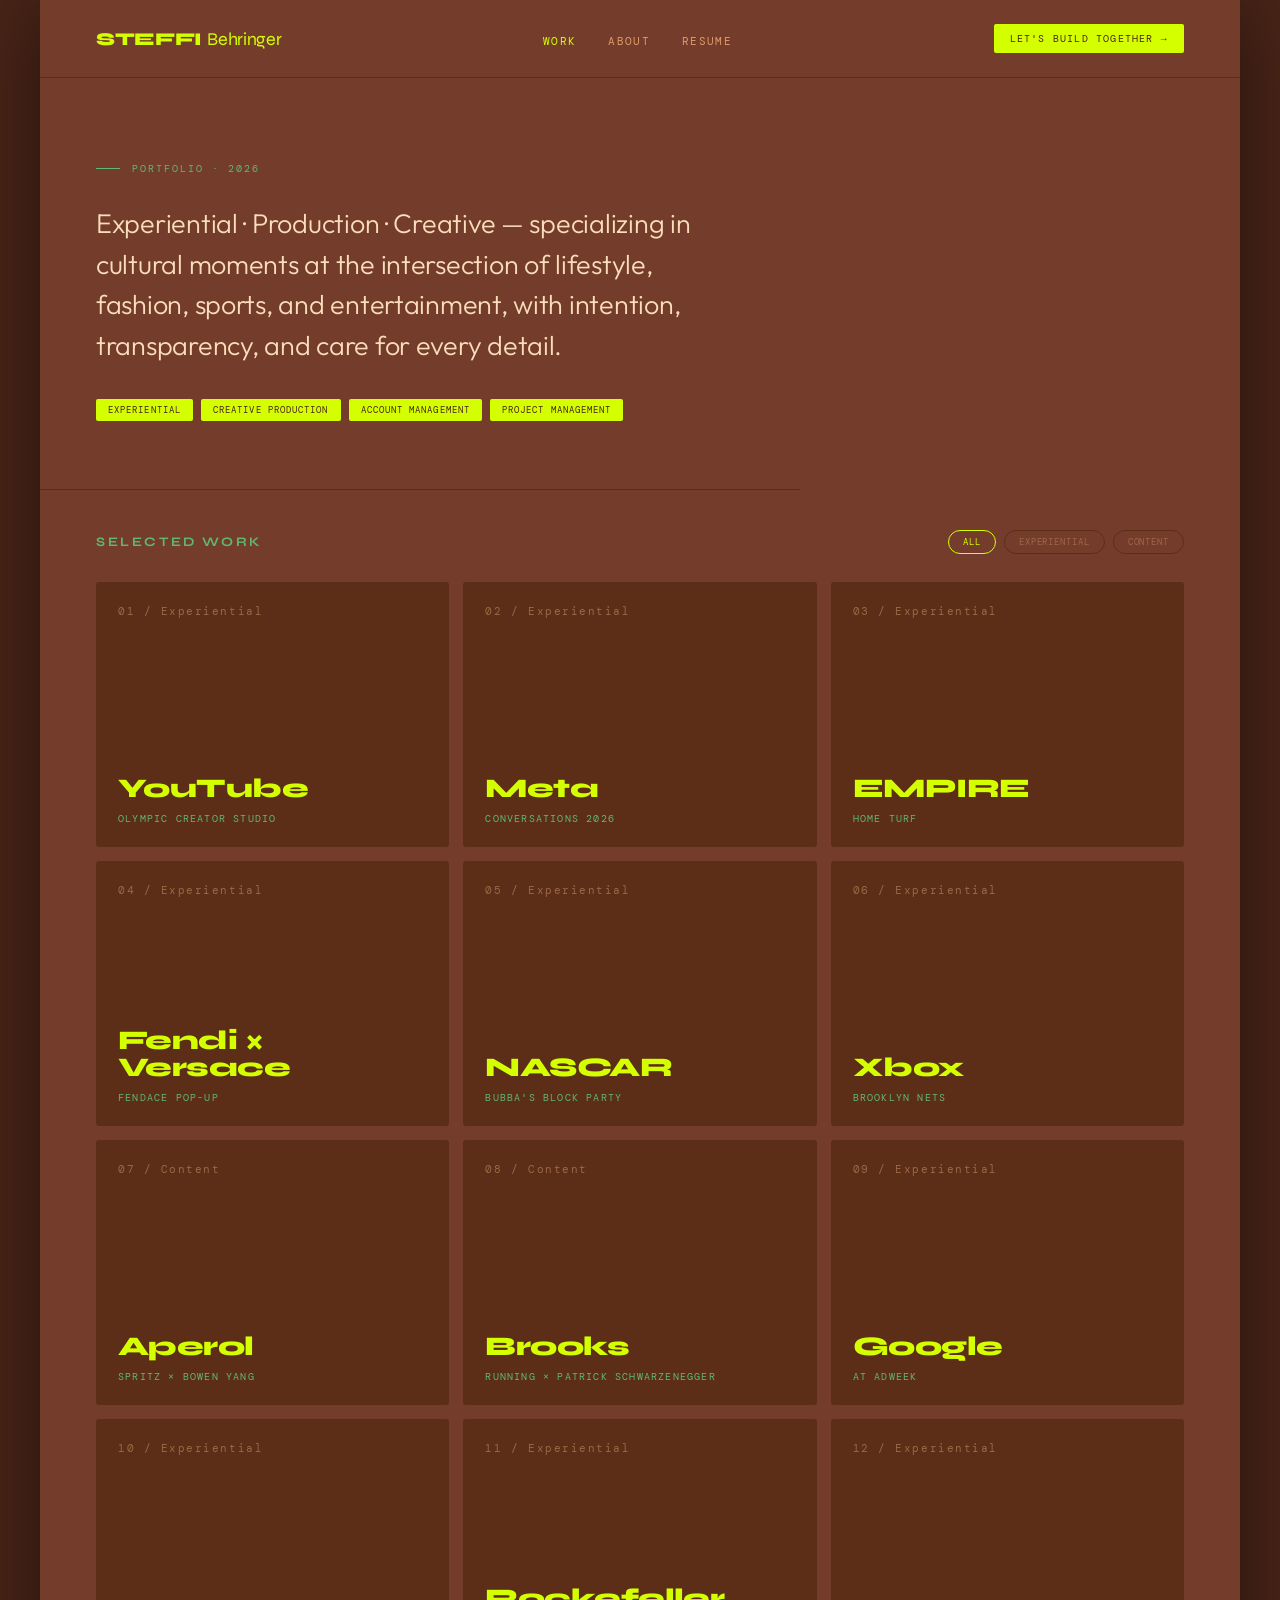
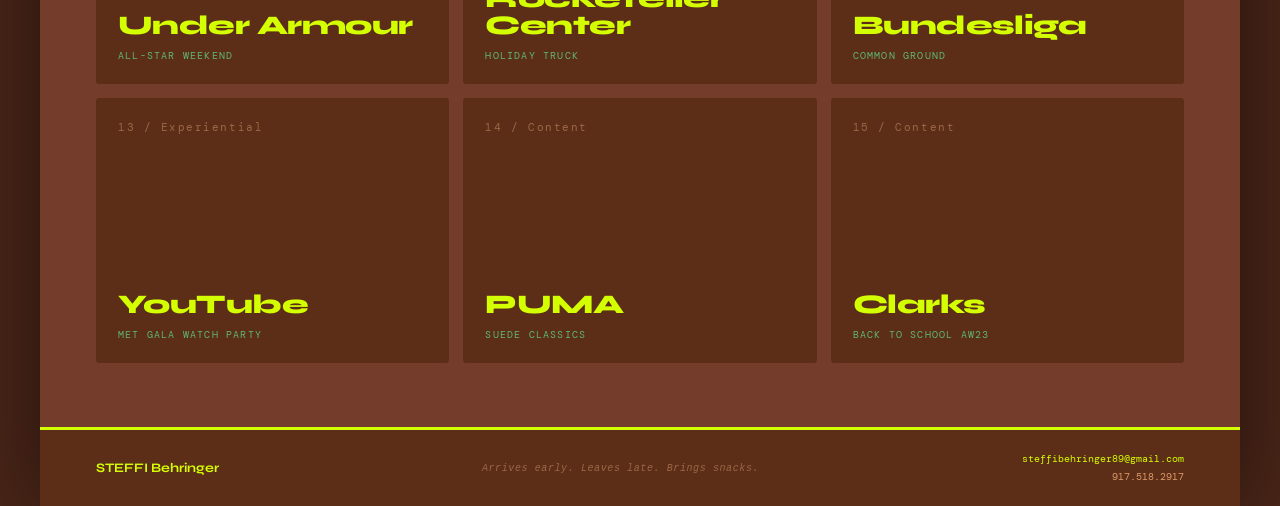
==== commit 61acaf6f: "Add files via upload" ====
--- a/index.html
+++ b/index.html
@@ -3,1148 +3,169 @@
 <head>
 <meta charset="UTF-8">
 <meta name="viewport" content="width=device-width, initial-scale=1.0">
-<title>Steffi Behringer — Producer</title>
+<title>Steffi Behringer — Portfolio</title>
+<meta name="description" content="Steffi Behringer — Senior Producer &amp; Partner. Creative, production and experiential work at the intersection of lifestyle, fashion, sports, and entertainment.">
+<meta name="author" content="Steffi Behringer">
+
+<!-- Open Graph / link previews -->
+<meta property="og:type" content="website">
+<meta property="og:title" content="Steffi Behringer — Portfolio">
+<meta property="og:description" content="Senior Producer &amp; Partner. Cultural moments at the intersection of lifestyle, fashion, sports, and entertainment.">
+<meta property="og:url" content="https://steffibehringer.com/">
+<meta property="og:image" content="https://steffibehringer.com/images/youtube_athletes.jpg">
+<meta property="og:image:alt" content="YouTube Olympic Creator Studio — Milano Cortina 2026">
+<meta name="twitter:card" content="summary_large_image">
+<meta name="twitter:title" content="Steffi Behringer — Portfolio">
+<meta name="twitter:description" content="Senior Producer &amp; Partner. Cultural moments at the intersection of lifestyle, fashion, sports, and entertainment.">
+<meta name="twitter:image" content="https://steffibehringer.com/images/youtube_athletes.jpg">
+
+<!-- Favicon -->
+<link rel="icon" href="favicon.svg" type="image/svg+xml">
+
+<!-- Fonts -->
 <link rel="preconnect" href="https://fonts.googleapis.com">
 <link rel="preconnect" href="https://fonts.gstatic.com" crossorigin>
 <link href="https://fonts.googleapis.com/css2?family=Syne:wght@400;600;700;800&family=Outfit:wght@300;400;500;600&family=DM+Mono:wght@300;400&display=swap" rel="stylesheet">
 
-<style>
-* { box-sizing: border-box; margin: 0; padding: 0; }
-
-:root {
-  --bg:     #743D2B;
-  --ink:    #FADDBA;
-  --neon:   #D4FF00;
-  --peach:  #C68863;
-  --green:  #5FB870;
-  --mid:    #E09A6A;
-  --lt:     #9B6845;
-  --rule:   #5C2E18;
-  --display:'Syne', sans-serif;
-  --body:   'Outfit', sans-serif;
-  --mono:   'DM Mono', monospace;
-}
-
-html { background: #4A2518; }
-
-body {
-  background: var(--bg);
-  color: var(--ink);
-  font-family: var(--body);
-  max-width: 1100px;
-  margin: 0 auto;
-  position: relative;
-  box-shadow: 0 8px 80px rgba(0,0,0,0.5);
-  min-height: 100vh;
-}
-
-body::before {
-  content: '';
-  position: fixed;
-  inset: 0;
-  background-image: url("data:image/svg+xml,%3Csvg viewBox='0 0 256 256' xmlns='http://www.w3.org/2000/svg'%3E%3Cfilter id='noise'%3E%3CfeTurbulence type='fractalNoise' baseFrequency='0.9' numOctaves='4' stitchTiles='stitch'/%3E%3C/filter%3E%3Crect width='100%25' height='100%25' filter='url(%23noise)' opacity='0.04'/%3E%3C/svg%3E");
-  pointer-events: none;
-  opacity: 0.35;
-  z-index: 0;
-}
-
-/* ── MASTHEAD ── */
-.masthead {
-  padding: 48px 56px 0;
-  display: grid;
-  grid-template-columns: 1fr auto;
-  align-items: end;
-  gap: 32px;
-  position: relative;
-  z-index: 1;
-}
-
-.issue-line {
-  font-family: var(--mono);
-  font-size: 11px;
-  letter-spacing: 0.18em;
-  color: var(--lt);
-  text-transform: uppercase;
-  margin-bottom: 16px;
-  display: flex;
-  align-items: center;
-  gap: 16px;
-}
-.issue-line::before {
-  content: '';
-  display: inline-block;
-  width: 28px; height: 1px;
-  background: var(--green);
-}
-
-.name-first {
-  font-family: var(--display);
-  font-size: clamp(72px, 10vw, 116px);
-  font-weight: 800;
-  line-height: 0.88;
-  color: var(--neon);
-  letter-spacing: -0.02em;
-  display: block;
-}
-.name-last {
-  font-family: var(--display);
-  font-size: clamp(72px, 10vw, 116px);
-  font-weight: 400;
-  line-height: 0.88;
-  color: var(--neon);
-  letter-spacing: -0.01em;
-  display: block;
-}
-
-/* Pills: neon yellow bg, dark text */
-.title-strip {
-  margin-top: 20px;
-  display: flex;
-  align-items: center;
-  gap: 10px;
-  flex-wrap: wrap;
-}
-.title-pill {
-  font-family: var(--mono);
-  font-size: 10px;
-  letter-spacing: 0.14em;
-  text-transform: uppercase;
-  color: #4A2518;
-  background: var(--neon);
-  padding: 5px 12px;
-  border-radius: 2px;
-}
-
-.masthead-right {
-  display: flex;
-  flex-direction: column;
-  align-items: flex-end;
-  gap: 8px;
-  padding-bottom: 12px;
-}
-.contact-line {
-  font-family: var(--mono);
-  font-size: 11px;
-  letter-spacing: 0.08em;
-  color: var(--mid);
-  text-align: right;
-  line-height: 2;
-}
-.contact-line a { color: var(--neon); text-decoration: none; }
-
-/* ── ACCENT RULE ── */
-.accent-rule {
-  height: 3px;
-  background: var(--neon);
-  margin: 28px 56px 0;
-  position: relative;
-  z-index: 1;
-}
-
-/* ── MAIN GRID ── */
-.main-grid {
-  display: grid;
-  grid-template-columns: 1fr 220px;
-  gap: 0;
-  position: relative;
-  z-index: 1;
-}
-
-/* ── SIDEBAR ── */
-.sidebar {
-  border-left: 1px solid var(--rule);
-  padding: 36px 28px;
-  display: flex;
-  flex-direction: column;
-  gap: 36px;
-}
-
-.sidebar-label {
-  font-family: var(--display);
-  font-size: 12px;
-  font-weight: 700;
-  letter-spacing: 0.18em;
-  text-transform: uppercase;
-  color: var(--green);
-  margin-bottom: 12px;
-  display: block;
-}
-
-.beyond-text {
-  font-family: var(--body);
-  font-size: 13px;
-  line-height: 1.75;
-  color: var(--mid);
-}
-.beyond-text strong {
-  font-weight: 600;
-  color: var(--ink);
-}
-
-.sidebar-divider { height: 1px; background: var(--rule); }
-
-.competency-list { list-style: none; }
-.competency-list li {
-  font-family: var(--body);
-  font-size: 11px;
-  color: var(--mid);
-  padding: 5px 0;
-  border-bottom: 1px solid var(--rule);
-  line-height: 1.4;
-}
-.competency-list li:last-child { border-bottom: none; }
-
-.press-item { margin-bottom: 12px; }
-.press-outlet {
-  font-family: var(--display);
-  font-size: 13px;
-  font-weight: 700;
-  color: var(--ink);
-  display: block;
-}
-.press-desc {
-  font-family: var(--body);
-  font-size: 12px;
-  color: var(--lt);
-  line-height: 1.5;
-}
-
-.lang-list { display: flex; flex-direction: column; gap: 10px; }
-.lang-item { display: flex; justify-content: space-between; align-items: center; }
-.lang-name { font-family: var(--body); font-size: 13px; color: var(--ink); }
-.lang-level { font-family: var(--mono); font-size: 9px; letter-spacing: 0.1em; color: var(--lt); text-transform: uppercase; }
-.lang-dots { display: flex; gap: 3px; margin-top: 4px; }
-.lang-dot { width: 5px; height: 5px; border-radius: 50%; background: var(--rule); }
-.lang-dot.filled { background: var(--green); }
-
-/* ── MAIN CONTENT ── */
-.content { padding: 36px 40px 36px 56px; }
-
-.section { margin-bottom: 36px; }
-
-.section-header {
-  display: flex;
-  align-items: center;
-  gap: 14px;
-  margin-bottom: 20px;
-}
-.section-title {
-  font-family: var(--display);
-  font-size: 13px;
-  font-weight: 700;
-  letter-spacing: 0.2em;
-  text-transform: uppercase;
-  color: var(--green);
-  white-space: nowrap;
-}
-.section-rule { flex: 1; height: 1px; background: var(--rule); }
-
-.palette-role {
-  display: grid;
-  grid-template-columns: 1fr auto;
-  align-items: baseline;
-  gap: 16px;
-  margin-bottom: 14px;
-  padding-bottom: 14px;
-  border-bottom: 1px solid var(--rule);
-}
-.palette-title {
-  font-family: var(--display);
-  font-size: 16px;
-  font-weight: 700;
-  color: var(--ink);
-}
-.palette-dates {
-  font-family: var(--mono);
-  font-size: 11px;
-  letter-spacing: 0.08em;
-  color: var(--lt);
-}
-.palette-meta {
-  font-family: var(--body);
-  font-size: 13px;
-  color: var(--mid);
-  margin-bottom: 12px;
-}
-.palette-bullets {
-  list-style: none;
-  display: grid;
-  grid-template-columns: 1fr 1fr;
-  gap: 4px 16px;
-  margin-bottom: 4px;
-}
-.palette-bullets li {
-  font-family: var(--body);
-  font-size: 13px;
-  color: var(--mid);
-  padding-left: 18px;
-  position: relative;
-  line-height: 1.6;
-}
-.palette-bullets li::before {
-  content: '●';
-  position: absolute;
-  left: 0;
-  color: var(--green);
-  font-size: 6px;
-  top: 6px;
-}
-
-.subsection-label {
-  font-family: var(--display);
-  font-size: 14px;
-  font-weight: 700;
-  color: var(--ink);
-  margin: 22px 0 14px;
-  padding-bottom: 6px;
-  border-bottom: 1px solid var(--rule);
-  display: flex;
-  align-items: center;
-  gap: 10px;
-}
-.subsection-label::before {
-  content: '';
-  display: inline-block;
-  width: 6px; height: 6px;
-  border-radius: 50%;
-  background: var(--neon);
-  flex-shrink: 0;
-}
-
-.content-intro {
-  font-family: var(--body);
-  font-size: 13px;
-  color: var(--mid);
-  margin-bottom: 14px;
-  line-height: 1.6;
-}
-
-.project-list { display: flex; flex-direction: column; gap: 0; }
-
-.project-item {
-  display: grid;
-  grid-template-columns: auto 1fr;
-  gap: 0 16px;
-  padding: 14px 8px;
-  border-bottom: 1px solid var(--rule);
-  align-items: start;
-  transition: background 0.15s;
-  cursor: default;
-  border-radius: 2px;
-}
-.project-item:hover { background: rgba(212,255,0,0.04); }
-.project-item:last-child { border-bottom: none; }
-
-.project-number {
-  font-family: var(--mono);
-  font-size: 10px;
-  color: var(--lt);
-  line-height: 1.8;
-  min-width: 20px;
-  padding-top: 2px;
-}
-
-.project-name-row {
-  display: flex;
-  align-items: baseline;
-  gap: 10px;
-  flex-wrap: wrap;
-  margin-bottom: 6px;
-}
-.project-name {
-  font-family: var(--display);
-  font-size: 15px;
-  font-weight: 700;
-  color: var(--neon);
-  line-height: 1.3;
-}
-.project-location {
-  font-family: var(--body);
-  font-size: 12px;
-  color: var(--lt);
-}
-
-.project-tags {
-  display: flex;
-  flex-wrap: wrap;
-  gap: 4px;
-  margin-bottom: 7px;
-}
-.project-tag {
-  font-family: var(--mono);
-  font-size: 9px;
-  font-weight: 700;
-  letter-spacing: 0.07em;
-  text-transform: uppercase;
-  color: var(--green);
-  border: 1px solid rgba(95,184,112,0.45);
-  padding: 2px 8px;
-  border-radius: 1px;
-  background: transparent;
-}
-
-.project-desc {
-  font-family: var(--body);
-  font-size: 13px;
-  color: var(--mid);
-  line-height: 1.65;
-  margin-bottom: 5px;
-}
-.project-impact {
-  font-family: var(--body);
-  font-size: 13px;
-  font-weight: 600;
-  color: var(--ink);
-  display: flex;
-  align-items: center;
-  gap: 8px;
-}
-.project-impact::before { content: '↗'; color: var(--peach); font-size: 11px; font-family: var(--mono); font-weight: 300; }
-
-/* ── BMW ── */
-.bmw-block {
-  background: rgba(212,255,0,0.03);
-  border: 1px solid var(--rule);
-  border-left: 3px solid var(--neon);
-  padding: 16px 20px;
-  border-radius: 2px;
-}
-.bmw-header {
-  display: flex;
-  justify-content: space-between;
-  align-items: baseline;
-  margin-bottom: 10px;
-  flex-wrap: wrap;
-  gap: 8px;
-}
-.bmw-title { font-family: var(--display); font-size: 15px; font-weight: 700; color: var(--ink); }
-.bmw-dates { font-family: var(--mono); font-size: 11px; color: var(--lt); letter-spacing: 0.08em; }
-.bmw-bullets { list-style: none; display: grid; grid-template-columns: 1fr 1fr; gap: 4px 16px; }
-.bmw-bullets li {
-  font-family: var(--body);
-  font-size: 13px;
-  color: var(--mid);
-  padding-left: 18px;
-  position: relative;
-  line-height: 1.6;
-}
-.bmw-bullets li::before { content: '●'; position: absolute; left: 0; color: var(--green); font-size: 6px; top: 5px; }
-
-/* ── EDUCATION ── */
-.edu-strip { display: grid; grid-template-columns: 1fr 1fr; gap: 16px; }
-.edu-card { padding: 14px 16px; border: 1px solid var(--rule); border-radius: 2px; }
-.edu-degree { font-family: var(--display); font-size: 13px; font-weight: 700; color: var(--ink); margin-bottom: 3px; }
-.edu-school { font-family: var(--body); font-size: 13px; color: var(--mid); line-height: 1.4; }
-.edu-detail { font-family: var(--mono); font-size: 10px; color: var(--lt); letter-spacing: 0.06em; margin-top: 6px; }
-
-/* ── FOOTER ── */
-.footer-strip {
-  border-top: 3px solid var(--neon);
-  background: #5C2E18;
-  padding: 24px 56px;
-  display: flex;
-  justify-content: space-between;
-  align-items: center;
-  flex-wrap: wrap;
-  gap: 16px;
-  position: relative;
-  z-index: 1;
-}
-.footer-left {
-  display: flex;
-  flex-direction: column;
-  gap: 4px;
-}
-.footer-allyship-title {
-  font-family: var(--display);
-  font-size: 13px;
-  font-weight: 700;
-  color: var(--neon);
-}
-.footer-allyship-sub {
-  font-family: var(--body);
-  font-size: 12px;
-  color: var(--lt);
-  max-width: 340px;
-  line-height: 1.5;
-}
-.footer-right {
-  display: flex;
-  flex-direction: column;
-  align-items: flex-end;
-  gap: 3px;
-}
-.footer-name {
-  font-family: var(--display);
-  font-size: 15px;
-  font-weight: 700;
-  color: var(--ink);
-}
-.footer-contact-detail {
-  font-family: var(--mono);
-  font-size: 11px;
-  letter-spacing: 0.06em;
-  color: var(--mid);
-}
-.footer-contact-detail a { color: var(--neon); text-decoration: none; }
-
-/* ── POSITIONING STATEMENT ── */
-.positioning {
-  font-family: var(--body);
-  font-size: 15px;
-  color: var(--mid);
-  margin-top: 14px;
-  margin-bottom: 0;
-  line-height: 1.55;
-  max-width: 620px;
-}
-
-/* ── CLIENT LOGO STRIP ── */
-.client-strip {
-  background: #5C2E18;
-  border-top: 1px solid var(--rule);
-  border-bottom: 1px solid var(--rule);
-  padding: 18px 56px;
-  position: relative;
-  z-index: 1;
-}
-.client-strip-label {
-  font-family: var(--mono);
-  font-size: 9px;
-  letter-spacing: 0.22em;
-  text-transform: uppercase;
-  color: var(--lt);
-  margin-bottom: 14px;
-  display: flex;
-  align-items: center;
-  gap: 12px;
-}
-.client-strip-label::after {
-  content: '';
-  flex: 1;
-  height: 1px;
-  background: var(--rule);
-}
-.client-logos {
-  display: flex;
-  align-items: center;
-  flex-wrap: wrap;
-}
-.client-logo {
-  font-family: var(--display);
-  font-size: 12px;
-  font-weight: 700;
-  letter-spacing: 0.1em;
-  text-transform: uppercase;
-  color: var(--neon);
-  padding: 6px 20px;
-  border-right: 1px solid var(--rule);
-  transition: opacity 0.2s;
-  white-space: nowrap;
-}
-.client-logo:last-child { border-right: none; }
-.client-logo:hover { opacity: 0.7; }
-
-@page { size: letter; margin: 0; }
-@media print {
-  html { background: var(--bg); zoom: 0.74; -webkit-print-color-adjust: exact; print-color-adjust: exact; }
-  body { box-shadow: none; max-width: 1100px; margin: 0 auto; }
-  body::before { display: none; }
-  .masthead, .accent-rule, .main-grid, .footer-strip { animation: none; }
-  .project-item, .bmw-block, .edu-card, .press-item, .lang-item { break-inside: avoid; page-break-inside: avoid; }
-  .section-header, .subsection-label { break-after: avoid; page-break-after: avoid; }
-  .project-item:hover { background: transparent; }
-}
-</style>
+<!-- Styles — minified bundle (source: css/main.css, nav.css, portfolio.css,
+     pages.css; regenerate with `python3 build.py`) -->
+<link rel="stylesheet" href="css/styles.min.css">
 </head>
 <body>
 
-<!-- ── MASTHEAD ── -->
-<header class="masthead">
-  <div class="masthead-left">
-    <div class="issue-line">Brooklyn, USA · Freiburg, Germany</div>
-    <div class="name-block">
-      <span class="name-first">STEFFI</span>
-      <span class="name-last">Behringer</span>
+<nav>
+  <div class="nav-logo" onclick="showPage('work')">STEFFI <span>Behringer</span></div>
+  <ul class="nav-links">
+    <li><a onclick="showPage('work')" class="active" id="nav-work">Work</a></li>
+    <li><a onclick="showPage('about')" id="nav-about">About</a></li>
+    <li><a href="resume/">Resume</a></li>
+  </ul>
+  <a class="nav-cta" onclick="showPage('contact')">Let's Build Together →</a>
+</nav>
+
+<!-- ======================================================= WORK PAGE ==== -->
+<div class="page active" id="page-work">
+  <section class="hero">
+    <div class="hero-eyebrow">Portfolio · 2026</div>
+    <p class="hero-positioning">Experiential · Production · Creative — specializing in cultural moments at the intersection of lifestyle, fashion, sports, and entertainment, with intention, transparency, and care for every detail.</p>
+    <div class="hero-pills">
+      <span class="hero-pill">Experiential</span>
+      <span class="hero-pill">Creative Production</span>
+      <span class="hero-pill">Account Management</span>
+      <span class="hero-pill">Project Management</span>
     </div>
-    <div class="title-strip">
-      <span class="title-pill">Experiential</span>
-      <span class="title-pill">Creative Production</span>
-      <span class="title-pill">Account Management</span>
-      <span class="title-pill">Project Management</span>
-    </div>
-    <p class="positioning">Creative · Production · Experiential — specializing in cultural moments at the intersection of lifestyle, fashion, sports, and entertainment, with intention, transparency, and care for every detail.</p>
-  </div>
-  <div class="masthead-right">
-    <div class="contact-line">
-      <a href="mailto:steffibehringer89@gmail.com">steffibehringer89@gmail.com</a><br>
-      917.518.2917<br>
-      US &amp; German Citizen<br>
-      <a href="https://linkedin.com/in/stefaniebehringer">LinkedIn · stefaniebehringer</a>
+  </section>
+
+  <div class="work-header">
+    <div class="work-title">Selected Work</div>
+    <div class="work-filter">
+      <button class="filter-btn active" onclick="filterCards('all',this)">All</button>
+      <button class="filter-btn" onclick="filterCards('experiential',this)">Experiential</button>
+      <button class="filter-btn" onclick="filterCards('content',this)">Content</button>
     </div>
   </div>
-</header>
 
-<div class="accent-rule"></div>
+  <!-- Cards are rendered from js/projects.js by js/grid.js -->
+  <div class="project-grid" id="project-grid"></div>
+</div>
 
-<!-- ── MAIN ── -->
-<div class="main-grid">
-
-  <!-- ── CONTENT ── -->
-  <main class="content">
-
-    <!-- PALETTE GROUP -->
-    <section class="section">
-      <div class="section-header">
-        <span class="section-title">Experience</span>
-        <div class="section-rule"></div>
-      </div>
-      <div class="palette-role">
-        <div class="palette-title">Senior Producer (Freelance)  ·  Partner @ Palette Group</div>
-        <div class="palette-dates">2018 – Present</div>
-      </div>
-      <div class="palette-meta">New York City · Europe / US · Experiential · Brand Activations · Content Production</div>
-      <ul class="palette-bullets">
-        <li>End-to-end production across experiential, brand activation, and content projects — budgets up to $3M+</li>
-        <li>Primary creative &amp; strategic client partner across all project phases</li>
-        <li>Built internal production systems, workflows, and operational frameworks</li>
-        <li>Cross-functional vendor ecosystem: fabrication, F&amp;B, A/V, talent, staffing, agency partners</li>
-      </ul>
-    </section>
-
-    <!-- EXPERIENTIAL -->
-    <section class="section">
-      <div class="section-header">
-        <span class="section-title">Experiential &amp; Event Production</span>
-        <div class="section-rule"></div>
-      </div>
-      <p class="content-intro">Across all projects: primary client lead · budget ownership · production systems architect · vendor management</p>
-
-      <div class="project-list">
-
-        <div class="project-item">
-          <div class="project-number">01</div>
-          <div class="project-body">
-            <div class="project-name-row">
-              <span class="project-name">YouTube Olympic Creator Studio</span>
-              <span class="project-location">Winter Olympics 2026, Milano Cortina, Italy</span>
-            </div>
-            <div class="project-tags">
-              <span class="project-tag">Client Lead</span>
-              <span class="project-tag">Creative Direction</span>
-              <span class="project-tag">Full Build Lifecycle</span>
-              <span class="project-tag">On-Site Production</span>
-              <span class="project-tag">Budget Ownership</span>
-              <span class="project-tag">International Logistics</span>
-            </div>
-            <p class="project-desc">Oversaw creative and production teams across the full project lifecycle — creative design, fabrication, build phase, and international shipments to Italy. Managed day-to-day on-site production including camera and audio operators for live creator podcasts and interviews inside NBC's broadcast center. Talent: Kylie &amp; Jason Kelce, Bowen Yang, Tom Daley, Mikaela Shiffrin, and more.</p>
-            <div class="project-impact">NBC × YouTube Creator Collective · 65M+ social reach target</div>
-          </div>
-        </div>
-
-        <div class="project-item">
-          <div class="project-number">02</div>
-          <div class="project-body">
-            <div class="project-name-row">
-              <span class="project-name">Meta Conversations 2026</span>
-              <span class="project-location">Westminster Hall, London, UK</span>
-            </div>
-            <div class="project-tags">
-              <span class="project-tag">Client Lead</span>
-              <span class="project-tag">Speaker Operations</span>
-              <span class="project-tag">End-to-End Logistics</span>
-              <span class="project-tag">Stakeholder Management</span>
-              <span class="project-tag">VIP &amp; Executive Hospitality</span>
-              <span class="project-tag">Budget Ownership</span>
-            </div>
-            <p class="project-desc">Meta's premier global business messaging conference — 100+ industry leaders, brand executives, and innovators across two days at Westminster Hall, exploring the future of AI-powered customer engagement across WhatsApp and Meta's platforms. Served as Speaker Operations Lead and primary point of contact across Meta, Cogs &amp; Marvel, and the production team for all speaker logistics. Managed end-to-end speaker operations for 100+ speakers across nine program tracks, including international travel, accommodation and transport, speaker contracts, onboarding, communications, and VIP and executive hospitality on-site.</p>
-          </div>
-        </div>
-
-        <div class="project-item">
-          <div class="project-number">03</div>
-          <div class="project-body">
-            <div class="project-name-row">
-              <span class="project-name">Verity Creator Retreat</span>
-              <span class="project-location">New York City &amp; Armonk, NY · Sept 27–29, 2026</span>
-            </div>
-            <div class="project-tags">
-              <span class="project-tag">Client Lead</span>
-              <span class="project-tag">Creator Talent</span>
-              <span class="project-tag">On-Site Production</span>
-              <span class="project-tag">Vendor Management</span>
-              <span class="project-tag">Hospitality &amp; Glam</span>
-              <span class="project-tag">Décor &amp; Swag</span>
-            </div>
-            <p class="project-desc">Three-day, story-led creator retreat for Amazon MGM Studios' <em>Verity</em> premiere, produced with Stellar Agency. Hosted 30 creators from around the world and 3 cast members across a welcome reception at Hotel One in New York City, an immersive day at the Armonk estate where the film was shot, and a glam day ahead of the premiere. Client contact, owning vendors, on-site production, creator talent, an 8-person glam team, décor, and swag.</p>
-            <div class="project-impact">30 creators · 3 cast members · 3 live days</div>
-          </div>
-        </div>
-
-        <div class="project-item">
-          <div class="project-number">04</div>
-          <div class="project-body">
-            <div class="project-name-row">
-              <span class="project-name">EMPIRE's Home Turf</span>
-              <span class="project-location">Super Bowl LX, San Francisco · Forbes-featured</span>
-            </div>
-            <div class="project-tags">
-              <span class="project-tag">Client Lead</span>
-              <span class="project-tag">Creative Direction</span>
-              <span class="project-tag">Narrative Development</span>
-              <span class="project-tag">Fabrication &amp; Install</span>
-              <span class="project-tag">Brand Partnership</span>
-              <span class="project-tag">Budget Ownership</span>
-            </div>
-            <p class="project-desc">Directed production and delivery of EMPIRE 15: Full Circle — a multi-day, museum-style exhibition celebrating 15 years of artist-first culture. Led creative, narrative, and full build lifecycle from concept through fabrication, installation, and breakdown. Partners: Levi's + Nike Jordan. Custom listening stations, archival storytelling, and video content.</p>
-            <div class="project-impact">15,000+ visitors · $500K+ in retail sales</div>
-          </div>
-        </div>
-
-        <div class="project-item">
-          <div class="project-number">05</div>
-          <div class="project-body">
-            <div class="project-name-row">
-              <span class="project-name">Xbox × Brooklyn Nets</span>
-              <span class="project-location">Bed-Stuy, Brooklyn</span>
-            </div>
-            <div class="project-tags">
-              <span class="project-tag">Client Lead</span>
-              <span class="project-tag">Spatial Design</span>
-              <span class="project-tag">Cross-Functional Teams</span>
-              <span class="project-tag">Partner Management</span>
-              <span class="project-tag">On-Site Execution</span>
-              <span class="project-tag">Budget Ownership</span>
-            </div>
-            <p class="project-desc">Led production of a community-driven brand experience celebrating the Brooklyn Nets' 10th anniversary through gaming, transforming Seed Brooklyn into a multi-sensory hub at the intersection of gaming, sport, fashion, and culture. Gaming lounges, projection mapping, live DJ programming, curated gifting throughout the night, and custom merch in collaboration with local designer Mz. Icar.</p>
-          </div>
-        </div>
-
-        <div class="project-item">
-          <div class="project-number">06</div>
-          <div class="project-body">
-            <div class="project-name-row">
-              <span class="project-name">NASCAR: Bubba's Block Party</span>
-              <span class="project-location">Richmond, VA</span>
-            </div>
-            <div class="project-tags">
-              <span class="project-tag">Client Lead</span>
-              <span class="project-tag">Strategy &amp; Concept</span>
-              <span class="project-tag">Community Programming</span>
-              <span class="project-tag">Talent Partnerships</span>
-              <span class="project-tag">Vendor Sourcing</span>
-              <span class="project-tag">Budget Ownership</span>
-            </div>
-            <p class="project-desc">Produced NASCAR's inaugural community activation designed to authentically engage Black audiences. Led production and end-to-end delivery in partnership with Bubba Wallace. Activated nine Black-owned food vendors, live performances headlined by Wale, the Virginia State Marching Band, and family programming.</p>
-            <div class="project-impact">Sold out within 3 days · 2,000+ attendees</div>
-          </div>
-        </div>
-
-        <div class="project-item">
-          <div class="project-number">07</div>
-          <div class="project-body">
-            <div class="project-name-row">
-              <span class="project-name">Bundesliga: Common Ground</span>
-              <span class="project-location">New York, NY</span>
-            </div>
-            <div class="project-tags">
-              <span class="project-tag">Client Lead</span>
-              <span class="project-tag">Event Production</span>
-              <span class="project-tag">Programming</span>
-              <span class="project-tag">Local Partnerships</span>
-              <span class="project-tag">Budget Ownership</span>
-            </div>
-            <p class="project-desc">Led end-to-end production of the NYC launch for Bundesliga's global Common Ground platform. Competitive tournaments, FIFA eSports, ESPN+ lounge, and live DJ programming.</p>
-            <div class="project-impact">200+ attendees</div>
-          </div>
-        </div>
-
-        <div class="project-item">
-          <div class="project-number">08</div>
-          <div class="project-body">
-            <div class="project-name-row">
-              <span class="project-name">Fendi × Versace 'Fendace' Retail Pop-Up</span>
-              <span class="project-location">Soho, NYC · 2022</span>
-            </div>
-            <div class="project-tags">
-              <span class="project-tag">Client Lead</span>
-              <span class="project-tag">On-Site Build Oversight</span>
-              <span class="project-tag">Creative &amp; Production Supervision</span>
-              <span class="project-tag">Fabrication</span>
-              <span class="project-tag">Vendor Management</span>
-              <span class="project-tag">Budget Ownership</span>
-            </div>
-            <p class="project-desc">Produced the on-site retail pop-up celebrating the landmark Fendi × Versace collab — one of luxury fashion's most talked-about moments of 2022. Oversaw creative and production with contractors, fabrication, AV vendor, and retail staff through install and store opening.</p>
-          </div>
-        </div>
-
-        <div class="project-item">
-          <div class="project-number">09</div>
-          <div class="project-body">
-            <div class="project-name-row">
-              <span class="project-name">YouTube Creator Connections</span>
-              <span class="project-location">Ongoing Series</span>
-            </div>
-            <div class="project-tags">
-              <span class="project-tag">Client Lead</span>
-              <span class="project-tag">Production Systems</span>
-              <span class="project-tag">Series Production</span>
-              <span class="project-tag">Creator Activations</span>
-              <span class="project-tag">Creative Programming</span>
-            </div>
-            <p class="project-desc">Produced culturally anchored creator gatherings across key tent poles: Met Gala, VMAs, Made On. Brought together talent across fashion, beauty, gaming, and lifestyle through marketplace formats designed for collaboration and cross-community visibility.</p>
-          </div>
-        </div>
-
-        <div class="project-item">
-          <div class="project-number">10</div>
-          <div class="project-body">
-            <div class="project-name-row">
-              <span class="project-name">Google at AdWeek</span>
-              <span class="project-location">Highline Stages, NYC</span>
-            </div>
-            <div class="project-tags">
-              <span class="project-tag">Client Lead</span>
-              <span class="project-tag">Multi-Format Programming</span>
-              <span class="project-tag">Budget Management</span>
-              <span class="project-tag">Vendor Oversight</span>
-            </div>
-            <p class="project-desc">Lead Producer of four-day event series for 1,500+ guests across 60+ countries and 800+ organizations. Eight show events: general sessions, cocktail receptions, workshops, demo experiences, and musical performances.</p>
-          </div>
-        </div>
-
-        <div class="project-item">
-          <div class="project-number">11</div>
-          <div class="project-body">
-            <div class="project-name-row">
-              <span class="project-name">Zeta Live</span>
-              <span class="project-location">David Geffen Hall, Lincoln Center, New York City · Oct 8, 2026</span>
-            </div>
-            <div class="project-tags">
-              <span class="project-tag">Budget Ownership</span>
-              <span class="project-tag">Vendor Management</span>
-              <span class="project-tag">Scenic &amp; AV</span>
-              <span class="project-tag">Talent &amp; Programming</span>
-              <span class="project-tag">Client Contact</span>
-              <span class="project-tag">On-Site Production</span>
-            </div>
-            <p class="project-desc">One-day conference for Zeta Global at David Geffen Hall, welcoming 2,500+ attendees, produced as a freelance Senior Producer through Trademark. Managed budget and vendors across scenic, AV, and fabrication from kickoff through load-out, and handled programming and talent, including author and artist signings. Day-to-day client contact for Zeta Global. On site, led the staff, including brand ambassadors and production assistants, and ran load-in, load-out, and the show schedule inside a union venue.</p>
-            <div class="project-impact">2,500+ attendees · 800+ books given away · 1,000+ merch products</div>
-          </div>
-        </div>
-
-        <div class="project-item">
-          <div class="project-number">12</div>
-          <div class="project-body">
-            <div class="project-name-row">
-              <span class="project-name">Under Armour × NBA All Star Week</span>
-              <span class="project-location">Charlotte, NC</span>
-            </div>
-            <div class="project-tags">
-              <span class="project-tag">Client Lead</span>
-              <span class="project-tag">Production Systems</span>
-              <span class="project-tag">Logistics &amp; Operations</span>
-              <span class="project-tag">Vendor Management</span>
-              <span class="project-tag">Budget Ownership</span>
-            </div>
-            <p class="project-desc">Five-day community event series with Steph Curry and Dennis Smith Jr. Managed buildout and operations of a custom double-decker command center — vendors, staffing, logistics, and city-wide programming from install through load-out.</p>
-          </div>
-        </div>
-
-        <div class="project-item">
-          <div class="project-number">13</div>
-          <div class="project-body">
-            <div class="project-name-row">
-              <span class="project-name">The Rockefeller Center Holiday Pop-Up</span>
-              <span class="project-location">New York, NY</span>
-            </div>
-            <div class="project-tags">
-              <span class="project-tag">Client Lead</span>
-              <span class="project-tag">Production Systems</span>
-              <span class="project-tag">Full Production Lifecycle</span>
-              <span class="project-tag">Daily Operations</span>
-              <span class="project-tag">Budget Ownership</span>
-            </div>
-            <p class="project-desc">Month-long activation at Rockefeller Center — custom build, daily programming, vendor sourcing, staffing, and live operations across retail and experiential programming.</p>
-          </div>
-        </div>
-
-      </div>
-    </section>
-
-    <!-- CONTENT PRODUCTION -->
-    <section class="section">
-      <div class="section-header">
-        <span class="section-title">Content Production</span>
-        <div class="section-rule"></div>
-      </div>
-      <p class="content-intro">Across all projects: primary client lead · budget ownership · crew hiring · production systems · on-set oversight · post-production</p>
-
-      <div class="project-list">
-
-        <div class="project-item">
-          <div class="project-number">01</div>
-          <div class="project-body">
-            <div class="project-name-row">
-              <span class="project-name">Aperol Spritz × Bowen Yang</span>
-              <span class="project-location">US Open 2026</span>
-            </div>
-            <div class="project-tags">
-              <span class="project-tag">Client Lead</span>
-              <span class="project-tag">Creative Direction</span>
-              <span class="project-tag">Crew Hiring</span>
-              <span class="project-tag">Budget Ownership</span>
-              <span class="project-tag">On-Set Execution</span>
-              <span class="project-tag">Post-Production</span>
-            </div>
-            <p class="project-desc">Creator-driven campaign featuring Bowen Yang. Led creative direction, crew build, on-site execution, and client partnership through final delivery.</p>
-          </div>
-        </div>
-
-        <div class="project-item">
-          <div class="project-number">02</div>
-          <div class="project-body">
-            <div class="project-name-row">
-              <span class="project-name">Brooks Running × Patrick Schwarzenegger</span>
-            </div>
-            <div class="project-tags">
-              <span class="project-tag">Client Lead</span>
-              <span class="project-tag">Creative Direction</span>
-              <span class="project-tag">Crew Hiring</span>
-              <span class="project-tag">Budget Ownership</span>
-              <span class="project-tag">Production Systems</span>
-              <span class="project-tag">On-Set Execution</span>
-              <span class="project-tag">Post-Production</span>
-            </div>
-            <p class="project-desc">Social-first campaign delivering platform-native content across digital channels. Hero, cutdowns, and short-form assets — full production from concept through post.</p>
-          </div>
-        </div>
-
-        <div class="project-item">
-          <div class="project-number">03</div>
-          <div class="project-body">
-            <div class="project-name-row">
-              <span class="project-name">Tequila Cazadores × Cristo Fernández</span>
-              <span class="project-location">FIFA Club World Cup 2025</span>
-            </div>
-            <div class="project-tags">
-              <span class="project-tag">Client Lead</span>
-              <span class="project-tag">Creative Execution</span>
-              <span class="project-tag">Crew Hiring</span>
-              <span class="project-tag">Budget Ownership</span>
-              <span class="project-tag">On-Set Oversight</span>
-            </div>
-            <p class="project-desc">Limited-edition 'Caz Kit' launch via M Booth. Branded imagery and short-form video across digital channels.</p>
-          </div>
-        </div>
-
-        <div class="project-item">
-          <div class="project-number">04</div>
-          <div class="project-body">
-            <div class="project-name-row">
-              <span class="project-name">PUMA AW25 Back to School Campaign</span>
-            </div>
-            <div class="project-tags">
-              <span class="project-tag">Client Lead</span>
-              <span class="project-tag">Creative Oversight</span>
-              <span class="project-tag">Crew Hiring</span>
-              <span class="project-tag">Budget Ownership</span>
-              <span class="project-tag">Post-Production Leadership</span>
-            </div>
-            <p class="project-desc">Oversaw production of cinematic vignettes — creative execution from concept through final asset delivery.</p>
-          </div>
-        </div>
-
-        <div class="project-item">
-          <div class="project-number">05</div>
-          <div class="project-body">
-            <div class="project-name-row">
-              <span class="project-name">Clarks AW25 Wallabee Evo 'Back to School'</span>
-            </div>
-            <div class="project-tags">
-              <span class="project-tag">Client Lead</span>
-              <span class="project-tag">Creative Direction</span>
-              <span class="project-tag">Crew Hiring</span>
-              <span class="project-tag">Budget Ownership</span>
-              <span class="project-tag">Location Management</span>
-              <span class="project-tag">Post-Production</span>
-            </div>
-            <p class="project-desc">Narrative-driven campaign blending heritage and contemporary street style. Full lifecycle: creative direction, crew build, location management, and post for digital and in-store deliverables.</p>
-          </div>
-        </div>
-
-      </div>
-    </section>
-
-    <!-- BMW -->
-    <section class="section">
-      <div class="section-header">
-        <span class="section-title">Earlier Experience</span>
-        <div class="section-rule"></div>
-      </div>
-      <div class="bmw-block">
-        <div class="bmw-header">
-          <div class="bmw-title">Retail Design &amp; Sales Manager · BMW of North America</div>
-          <div class="bmw-dates">Jan 2014 – Dec 2017 · New York, NY</div>
-        </div>
-        <ul class="bmw-bullets">
-          <li>Founded the first-ever Retail Design Program for BMW &amp; MINI across America — 339 dealerships nationwide</li>
-          <li>Two-time worldwide award winner in retail experience &amp; sales growth (2015, 2016)</li>
-          <li>Managed $2M+ in logistics and bulk orders from two international vendors to five US warehouses</li>
-          <li>Produced the Accessory &amp; Lifestyle experience at the largest Aftersales conference in Las Vegas — 2,000+ attendees</li>
-        </ul>
-      </div>
-    </section>
-
-    <!-- EDUCATION -->
-    <section class="section">
-      <div class="section-header">
-        <span class="section-title">Education</span>
-        <div class="section-rule"></div>
-      </div>
-      <div class="edu-strip">
-        <div class="edu-card">
-          <div class="edu-degree">B.A. International Management</div>
-          <div class="edu-school">University of Applied Sciences Augsburg, Germany</div>
-          <div class="edu-detail">2009 – 2013 · 3.5 GPA</div>
-        </div>
-        <div class="edu-card">
-          <div class="edu-degree">DAAD Scholarship</div>
-          <div class="edu-school">Study Program · Buenos Aires, Argentina</div>
-          <div class="edu-detail">Global Marketing &amp; Project Management</div>
+<!-- ====================================================== ABOUT PAGE ==== -->
+<div class="page" id="page-about">
+  <div class="about-page">
+    <div class="about-hero">
+      <div>
+        <div class="about-label">About</div>
+        <h1 class="about-heading">Black Forest roots.<br><em>Brooklyn energy.</em></h1>
+        <div class="about-text">
+          <p>Senior Producer — based in Brooklyn, available across the US and Europe. For the past eight years I've built cultural moments at the intersection of lifestyle, fashion, sports, and entertainment.</p>
+          <p>My experience spans both sides of the industry — in-house at an agency and as a freelance senior producer, always as the primary client partner and end-to-end owner.</p>
+          <p>Before the agency world, I founded BMW North America's first retail design program — a pilot that started with 10 BMW dealers on the East Coast, and after six months we scaled it to 339 dealers nationwide.</p>
+          <p>German-raised, Brooklyn-made. Fluent in German and English with a sprinkle of Spanish. When not on set: running, shooting film, and rearranging rooms until they earn their place.</p>
         </div>
       </div>
-    </section>
-
-  </main>
-
-  <!-- ── SIDEBAR ── -->
-  <aside class="sidebar">
-
-    <div>
-      <span class="sidebar-label">Beyond the Resume</span>
-      <p class="beyond-text">
-        German precision meets Brooklyn energy. Fluent in German and English with a sprinkle of Spanish. When not on set: running, shooting film, and rearranging rooms until they earn their place.<br><br>
-        <strong>Available across the US &amp; Europe.</strong>
-      </p>
+      <!-- Photo intentionally omitted for now. To add one later: give
+           .about-hero the class "has-photo" and drop a photo column back in
+           (see .about-hero.has-photo in css/pages.css). -->
     </div>
-
-    <div class="sidebar-divider"></div>
-
-    <div>
-      <span class="sidebar-label">Selected Clients</span>
-      <div class="competency-list">
-        <div style="font-family:var(--body);font-size:12px;color:var(--ink);padding:5px 0;border-bottom:1px solid var(--rule);font-weight:500;">YouTube</div>
-        <div style="font-family:var(--body);font-size:12px;color:var(--ink);padding:5px 0;border-bottom:1px solid var(--rule);font-weight:500;">Google</div>
-        <div style="font-family:var(--body);font-size:12px;color:var(--ink);padding:5px 0;border-bottom:1px solid var(--rule);font-weight:500;">EMPIRE</div>
-        <div style="font-family:var(--body);font-size:12px;color:var(--ink);padding:5px 0;border-bottom:1px solid var(--rule);font-weight:500;">Xbox</div>
-        <div style="font-family:var(--body);font-size:12px;color:var(--ink);padding:5px 0;border-bottom:1px solid var(--rule);font-weight:500;">Under Armour</div>
-        <div style="font-family:var(--body);font-size:12px;color:var(--ink);padding:5px 0;border-bottom:1px solid var(--rule);font-weight:500;">BMW</div>
-        <div style="font-family:var(--body);font-size:12px;color:var(--ink);padding:5px 0;border-bottom:1px solid var(--rule);font-weight:500;">PUMA</div>
-        <div style="font-family:var(--body);font-size:12px;color:var(--ink);padding:5px 0;border-bottom:1px solid var(--rule);font-weight:500;">Clarks</div>
-        <div style="font-family:var(--body);font-size:12px;color:var(--ink);padding:5px 0;border-bottom:1px solid var(--rule);font-weight:500;">Aperol Spritz</div>
-        <div style="font-family:var(--body);font-size:12px;color:var(--ink);padding:5px 0;font-weight:500;">Fendi</div>
-        <div style="font-family:var(--body);font-size:12px;color:var(--lt);padding:5px 0;font-style:italic;">...and more</div>
+    <div class="about-details">
+      <div class="about-detail-card">
+        <div class="detail-label">Availability</div>
+        <div class="detail-content"><strong>US &amp; German Citizen</strong><br>Available across the US and Europe.<br>Brooklyn, NY · Freiburg, Germany</div>
+      </div>
+      <div class="about-detail-card">
+        <div class="detail-label">Languages</div>
+        <div class="detail-content"><strong>German</strong> — Native<br><strong>English</strong> — Fluent<br><strong>Spanish</strong> — Intermediate</div>
+      </div>
+      <div class="about-detail-card">
+        <div class="detail-label">Beyond the Brief</div>
+        <div class="detail-content">Marathon runner · Film photographer · Interior design obsessive · Detail-driven to the last corner of a room</div>
       </div>
     </div>
+    <div class="about-allyship">
+      <div>
+        <div class="allyship-title">Allyship &amp; Action · Co-Founder</div>
+        <div class="allyship-text">Community-driven initiative amplifying underrepresented voices in advertising and production. Featured in Adweek, Ad Council, and Forbes.</div>
+      </div>
+      <div>
+        <a href="https://www.adweek.com/agencies/5-takeaways-allyship-action-execs-better-allies/" class="allyship-link" target="_blank" rel="noopener">Adweek: 5 Takeaways From Allyship &amp; Action</a>
+        <a href="https://drive.google.com/file/d/1Sok7X1nSyW7-N40NEiH50WABASWHIrJO/view" class="allyship-link" target="_blank" rel="noopener">Adweek: Why Your Virtual Event Sucks</a>
+      </div>
+    </div>
+  </div>
+</div>
 
-    <div class="sidebar-divider"></div>
+<!-- ==================================================== CONTACT PAGE ==== -->
+<div class="page" id="page-contact">
+  <div class="contact-page">
+    <div class="contact-heading">Let's build</div>
+    <div class="contact-sub">something together.</div>
+    <p class="contact-text">Whether it's a brand activation, a content campaign, or something that doesn't have a name yet — I'd love to hear what you're working on.</p>
+    <div class="contact-detail"><span class="contact-detail-label">Email</span><span class="contact-detail-value"><a href="mailto:steffibehringer89@gmail.com">steffibehringer89@gmail.com</a></span></div>
+    <div class="contact-detail"><span class="contact-detail-label">Phone</span><span class="contact-detail-value">917.518.2917</span></div>
+    <div class="contact-detail"><span class="contact-detail-label">LinkedIn</span><span class="contact-detail-value"><a href="https://linkedin.com/in/stefaniebehringer" target="_blank" rel="noopener">stefaniebehringer</a></span></div>
+    <div class="contact-detail"><span class="contact-detail-label">Based</span><span class="contact-detail-value">Brooklyn, NY · Available US &amp; Europe</span></div>
+    <a href="resume/" class="contact-btn">View Full Resume →</a>
+  </div>
+</div>
 
-    <div>
-      <span class="sidebar-label">Core Skills</span>
-      <ul class="competency-list">
-        <li>Experiential Production</li>
-        <li>Brand Activations</li>
-        <li>Immersive Events &amp; Pop-Ups</li>
-        <li>Content &amp; Creative Production</li>
-        <li>Client Account Management</li>
-        <li>Budget Management</li>
-        <li>Production Systems &amp; Ops</li>
-        <li>Vendor &amp; Stakeholder Mgmt</li>
-        <li>International Production</li>
-      </ul>
-    </div>
+<footer>
+  <div class="footer-logo">STEFFI Behringer</div>
+  <div class="footer-cheeky">Arrives early. Leaves late. Brings snacks.</div>
+  <div class="footer-contact"><a href="mailto:steffibehringer89@gmail.com">steffibehringer89@gmail.com</a><br>917.518.2917</div>
+</footer>
 
-    <div class="sidebar-divider"></div>
-
-    <div>
-      <span class="sidebar-label">Languages</span>
-      <div class="lang-list">
-        <div class="lang-item">
-          <div>
-            <div class="lang-name">German</div>
-            <div class="lang-dots">
-              <div class="lang-dot filled"></div><div class="lang-dot filled"></div>
-              <div class="lang-dot filled"></div><div class="lang-dot filled"></div>
-              <div class="lang-dot filled"></div>
-            </div>
-          </div>
-          <div class="lang-level">Native</div>
+<!-- ========================================================== MODAL ==== -->
+<div class="modal-overlay" id="modal-overlay" onclick="closeModalOutside(event)">
+  <div class="modal" id="modal" role="dialog" aria-modal="true" aria-labelledby="modal-title">
+    <div class="modal-inner">
+      <div class="modal-close"><button class="modal-close-btn" onclick="closeModal()">✕ Close</button></div>
+      <div class="modal-header">
+        <div class="modal-tags" id="modal-tags"></div>
+        <div class="modal-title" id="modal-title"></div>
+        <div class="modal-location" id="modal-location"></div>
+      </div>
+      <div id="modal-video-wrap"></div>
+      <div id="modal-images-wrap"></div>
+      <div class="modal-body">
+        <div>
+          <div class="modal-desc" id="modal-desc"></div>
+          <div class="modal-impact" id="modal-impact"></div>
         </div>
-        <div class="lang-item">
-          <div>
-            <div class="lang-name">English</div>
-            <div class="lang-dots">
-              <div class="lang-dot filled"></div><div class="lang-dot filled"></div>
-              <div class="lang-dot filled"></div><div class="lang-dot filled"></div>
-              <div class="lang-dot filled"></div>
-            </div>
-          </div>
-          <div class="lang-level">Fluent</div>
-        </div>
-        <div class="lang-item">
-          <div>
-            <div class="lang-name">Spanish</div>
-            <div class="lang-dots">
-              <div class="lang-dot filled"></div><div class="lang-dot filled"></div>
-              <div class="lang-dot filled"></div><div class="lang-dot"></div>
-              <div class="lang-dot"></div>
-            </div>
-          </div>
-          <div class="lang-level">Intermediate</div>
+        <div>
+          <span class="modal-sidebar-label">My Role</span>
+          <div id="modal-roles"></div>
         </div>
       </div>
     </div>
-
-    <div class="sidebar-divider"></div>
-
-    <div>
-      <span class="sidebar-label">Press</span>
-      <div class="press-list">
-        <div class="press-item">
-          <span class="press-outlet">Forbes</span>
-          <span class="press-desc">EMPIRE's Home Turf — Super Bowl LX</span>
-        </div>
-        <div class="press-item">
-          <span class="press-outlet">Adweek</span>
-          <span class="press-desc">Allyship &amp; Action · Equality Advocacy · Virtual Events</span>
-        </div>
-        <div class="press-item">
-          <span class="press-outlet">Ad Council</span>
-          <span class="press-desc">Champions for Good</span>
-        </div>
-        <div class="press-item">
-          <span class="press-outlet">Podcasts</span>
-          <span class="press-desc">Get Together · We Are Rosie · Ahead of the Curve</span>
-        </div>
-      </div>
-    </div>
-
-  </aside>
+  </div>
 </div>
 
-<!-- ── FOOTER ── -->
-<footer class="footer-strip">
-  <div class="footer-left">
-    <div class="footer-allyship-title">Allyship &amp; Action · Co-Founder</div>
-    <div class="footer-allyship-sub">Amplifying underrepresented voices in advertising &amp; production</div>
-  </div>
-  <div class="footer-right">
-    <div class="footer-name">Steffi Behringer</div>
-    <div class="footer-contact-detail"><a href="mailto:steffibehringer89@gmail.com">steffibehringer89@gmail.com</a></div>
-    <div class="footer-contact-detail">917.518.2917</div>
-  </div>
-</footer>
-
+<!-- Scripts. projects.js is your editable data (loaded readable). The engine
+     (nav + filter + modal + grid) is the minified bundle app.min.js; it needs
+     PROJECTS + openModal defined, so it loads after projects.js.
+     Source: js/nav.js, filter.js, modal.js, grid.js — rebuild with
+     `python3 build.py`. -->
+<script src="js/projects.js"></script>
+<script src="js/app.min.js"></script>
 </body>
 </html>
--- a/css/styles.min.css
+++ b/css/styles.min.css
@@ -0,0 +1,4 @@
+*{box-sizing:border-box;margin:0;padding:0}:root{--bg:#743D2B;--ink:#FADDBA;--neon:#D4FF00;--green:#5FB870;--mid:#E09A6A;--lt:#9B6845;--rule:#5C2E18;--dark:#4A2518;--display:'Syne',sans-serif;--body:'Outfit',sans-serif;--mono:'DM Mono',monospace}html{background:var(--dark)}body{background:var(--bg);color:var(--ink);font-family:var(--body);max-width:1200px;margin:0 auto;box-shadow:0 0 80px rgba(0,0,0,0.5)}.page{display:none}.page.active{display:block}footer{border-top:3px solid var(--neon);background:#5C2E18;padding:20px 56px;display:flex;justify-content:space-between;align-items:center;gap:20px}.footer-logo{font-family:var(--display);font-size:13px;font-weight:700;color:var(--neon)}.footer-cheeky{font-family:var(--mono);font-size:10px;color:var(--lt);font-style:italic;letter-spacing:0.06em}.footer-contact{font-family:var(--mono);font-size:10px;color:var(--mid);text-align:right;line-height:1.8}.footer-contact a{color:var(--neon);text-decoration:none}@media (max-width:768px){footer{padding:18px 28px;flex-wrap:wrap;gap:12px}.footer-cheeky{order:3;width:100%;text-align:center}}@media (max-width:480px){footer{flex-direction:column;align-items:flex-start;padding:18px 20px}.footer-contact{text-align:left}}
+nav{display:flex;justify-content:space-between;align-items:center;padding:24px 56px;border-bottom:1px solid var(--rule);position:sticky;top:0;background:var(--bg);z-index:100}.nav-logo{font-family:var(--display);font-size:18px;font-weight:800;color:var(--neon);letter-spacing:-0.02em;cursor:pointer}.nav-logo span{font-weight:300}.nav-links{display:flex;gap:32px;list-style:none;align-items:center}.nav-links a{font-family:var(--mono);font-size:11px;letter-spacing:0.12em;text-transform:uppercase;color:var(--mid);text-decoration:none;transition:color 0.2s;cursor:pointer}.nav-links a:hover,.nav-links a.active{color:var(--neon)}.nav-cta{font-family:var(--mono);font-size:10px;letter-spacing:0.12em;text-transform:uppercase;color:var(--dark);background:var(--neon);padding:8px 16px;border-radius:2px;text-decoration:none;cursor:pointer;white-space:nowrap}@media (max-width:768px){nav{padding:18px 28px;gap:16px;flex-wrap:wrap}.nav-links{gap:20px}}@media (max-width:480px){nav{padding:16px 20px}.nav-logo{font-size:16px}.nav-links{gap:16px;order:3}.nav-links a{font-size:10px;letter-spacing:0.1em}.nav-cta{order:2;margin-left:auto}}
+.hero{padding:84px 56px 68px;border-bottom:1px solid var(--rule);max-width:760px}.hero-eyebrow{font-family:var(--mono);font-size:10px;letter-spacing:0.2em;text-transform:uppercase;color:var(--green);margin-bottom:28px;display:flex;align-items:center;gap:12px}.hero-eyebrow::before{content:'';width:24px;height:1px;background:var(--green);display:inline-block}.hero-tagline{font-family:var(--display);font-size:clamp(26px,3.5vw,42px);font-weight:400;font-style:italic;line-height:1.2;color:var(--ink);margin-bottom:24px;letter-spacing:-0.01em}.hero-positioning{font-family:var(--body);font-size:clamp(19px,2.4vw,27px);font-weight:300;color:var(--ink);line-height:1.5;letter-spacing:-0.01em;margin-bottom:34px}.hero-positioning strong,.hero-positioning b{font-weight:500;color:var(--neon)}.hero-pills{display:flex;gap:8px;flex-wrap:wrap}.hero-pill{font-family:var(--mono);font-size:9px;letter-spacing:0.12em;text-transform:uppercase;color:var(--dark);background:var(--neon);padding:5px 12px;border-radius:2px}.work-header{padding:40px 56px 28px;display:flex;justify-content:space-between;align-items:center;gap:16px}.work-title{font-family:var(--display);font-size:13px;font-weight:700;letter-spacing:0.2em;text-transform:uppercase;color:var(--green)}.work-filter{display:flex;gap:8px}.filter-btn{font-family:var(--mono);font-size:9px;letter-spacing:0.1em;text-transform:uppercase;padding:5px 14px;border:1px solid var(--rule);border-radius:20px;color:var(--lt);cursor:pointer;transition:all 0.2s;background:transparent}.filter-btn.active,.filter-btn:hover{border-color:var(--neon);color:var(--neon)}.project-grid{padding:0 56px 64px;display:grid;grid-template-columns:repeat(3,1fr);gap:14px}.project-card{cursor:pointer;--client-color:var(--neon)}.project-card.hidden{display:none}.tile{position:relative;aspect-ratio:4 / 3;border-radius:3px;overflow:hidden;background:var(--rule)}.tile-face{position:absolute;inset:0;padding:22px;z-index:2;display:flex;flex-direction:column;justify-content:space-between;transition:opacity 0.35s ease}.tf-idx{font-family:var(--mono);font-size:11px;letter-spacing:0.14em;color:var(--lt)}.tf-name{margin-top:auto}.tf-client{display:block;font-family:var(--display);font-weight:800;font-size:clamp(22px,2.1vw,32px);line-height:1;letter-spacing:-0.02em;color:var(--client-color)}.tf-work{display:block;font-family:var(--mono);font-size:10px;letter-spacing:0.12em;text-transform:uppercase;color:var(--green);margin-top:10px}.tile-reveal{position:absolute;inset:0;opacity:0;z-index:1;transition:opacity 0.35s ease}.tile-reveal img{width:100%;height:100%;object-fit:cover;display:block;transform:scale(1.05);transition:transform 0.5s ease}.tile-reveal::after{content:'';position:absolute;inset:0;background:linear-gradient(to top,rgba(30,10,2,0.9),rgba(30,10,2,0.1) 58%,rgba(30,10,2,0) 82%)}.tile-meta{position:absolute;left:22px;right:22px;bottom:20px;z-index:2}.tm-client{display:block;font-family:var(--mono);font-size:10px;letter-spacing:0.14em;text-transform:uppercase;color:var(--neon);margin-bottom:6px}.tm-work{display:block;font-family:var(--display);font-size:19px;font-weight:700;color:var(--ink);line-height:1.15}.tm-loc{display:block;font-family:var(--body);font-size:12px;color:var(--mid);margin-top:3px}.project-card:hover .tile-face,.project-card:focus-visible .tile-face{opacity:0}.project-card:hover .tile-reveal,.project-card:focus-visible .tile-reveal{opacity:1;z-index:3}.project-card:hover .tile-reveal img{transform:scale(1)}.project-card:focus-visible{outline:2px solid var(--neon);outline-offset:3px}@media (hover:none){.tile-face{opacity:0}.tile-reveal{opacity:1;z-index:3}.tile-reveal img{transform:scale(1)}}.modal-overlay{position:fixed;inset:0;background:rgba(30,10,2,0.88);z-index:500;display:none;align-items:flex-end;justify-content:center;backdrop-filter:blur(4px)}.modal-overlay.open{display:flex;animation:fadeIn 0.25s ease}@keyframes fadeIn{from{opacity:0}to{opacity:1}}.modal{background:var(--bg);width:100%;max-width:1200px;max-height:92vh;overflow-y:auto;border-radius:8px 8px 0 0;border-top:3px solid var(--neon);animation:slideUp 0.3s ease}@keyframes slideUp{from{transform:translateY(40px);opacity:0}to{transform:translateY(0);opacity:1}}.modal-inner{padding:0 56px 56px}.modal-close{position:sticky;top:0;display:flex;justify-content:flex-end;padding:16px 0;background:var(--bg);border-bottom:1px solid var(--rule);margin-bottom:36px;z-index:10}.modal-close-btn{font-family:var(--mono);font-size:10px;letter-spacing:0.12em;text-transform:uppercase;color:var(--lt);cursor:pointer;padding:6px 14px;border:1px solid var(--rule);border-radius:2px;background:transparent;transition:all 0.2s}.modal-close-btn:hover{color:var(--ink);border-color:var(--mid)}.modal-header{margin-bottom:28px}.modal-tags{display:flex;gap:6px;flex-wrap:wrap;margin-bottom:14px}.modal-tag{font-family:var(--mono);font-size:9px;font-weight:700;letter-spacing:0.08em;text-transform:uppercase;color:var(--green);border:1px solid rgba(95,184,112,0.4);padding:3px 10px;border-radius:1px}.modal-title{font-family:var(--display);font-size:32px;font-weight:700;color:var(--neon);line-height:1.1;margin-bottom:6px}.modal-location{font-family:var(--body);font-size:13px;color:var(--lt)}.modal-video-wrap{display:block;position:relative;margin-bottom:20px;border-radius:2px;overflow:hidden;background:#000;text-decoration:none;cursor:pointer}.modal-video-wrap.regular{aspect-ratio:16 / 9}.modal-video-wrap.shorts{aspect-ratio:9 / 16;max-width:340px;margin-left:auto;margin-right:auto}.modal-video-wrap .video-poster{position:absolute;inset:0;width:100%;height:100%;object-fit:cover;z-index:0}.modal-video-wrap::after{content:'';position:absolute;inset:0;z-index:1;background:rgba(30,10,2,0.30);transition:background 0.2s ease}.modal-video-wrap:hover::after{background:rgba(30,10,2,0.14)}.modal-video-wrap .video-play{position:absolute;top:50%;left:50%;transform:translate(-50%,-50%);z-index:2;width:72px;height:72px;border-radius:50%;background:var(--neon);display:flex;align-items:center;justify-content:center;box-shadow:0 6px 24px rgba(0,0,0,0.45);transition:transform 0.2s ease}.modal-video-wrap .video-play::before{content:'';margin-left:5px;border-style:solid;border-width:12px 0 12px 20px;border-color:transparent transparent transparent var(--dark)}.modal-video-wrap:hover .video-play{transform:translate(-50%,-50%) scale(1.08)}.modal-video-wrap iframe{position:absolute;inset:0;width:100%;height:100%;border:0;z-index:3}.modal-video-wrap.playing::after,.modal-video-wrap.playing .video-play{display:none}.modal-images{columns:2;column-gap:10px;margin-bottom:32px}.modal-img{break-inside:avoid;margin-bottom:10px;overflow:hidden;border-radius:2px}.modal-img img{width:100%;height:auto;display:block}.carousel{position:relative;margin-bottom:32px;--slide-h:460px}.carousel-track{display:flex;gap:14px;overflow-x:auto;scroll-snap-type:x mandatory;scroll-behavior:smooth;-webkit-overflow-scrolling:touch;scrollbar-width:none}.carousel-track::-webkit-scrollbar{display:none}.carousel-slide{flex:0 0 auto;scroll-snap-align:center;background:var(--dark);border-radius:2px}.carousel-slide img{height:var(--slide-h);width:auto;max-width:100%;display:block;border-radius:2px}.carousel-arrow{position:absolute;top:calc(var(--slide-h) / 2);transform:translateY(-50%);z-index:3;width:44px;height:44px;border-radius:50%;border:none;cursor:pointer;background:rgba(30,10,2,0.6);color:var(--neon);font-size:26px;line-height:1;display:flex;align-items:center;justify-content:center;transition:background 0.2s ease,color 0.2s ease}.carousel-arrow:hover{background:var(--neon);color:var(--dark)}.carousel-arrow.prev{left:10px}.carousel-arrow.next{right:10px}.carousel-count{position:absolute;top:14px;right:14px;z-index:3;font-family:var(--mono);font-size:11px;letter-spacing:0.08em;color:var(--ink);background:rgba(30,10,2,0.65);padding:4px 10px;border-radius:2px}.carousel-dots{display:flex;gap:7px;justify-content:center;flex-wrap:wrap;margin-top:14px}.carousel-dot{width:8px;height:8px;border-radius:50%;border:none;padding:0;cursor:pointer;background:var(--rule);transition:background 0.2s ease}.carousel-dot.active{background:var(--neon)}.modal-body{display:grid;grid-template-columns:1fr 260px;gap:48px}.modal-desc{font-family:var(--body);font-size:15px;color:var(--mid);line-height:1.75}.modal-impact{font-family:var(--display);font-size:17px;color:var(--neon);margin-top:20px;display:flex;align-items:center;gap:8px}.modal-impact::before{content:'↗';font-size:13px}.modal-sidebar-label{font-family:var(--display);font-size:11px;font-weight:700;letter-spacing:0.15em;text-transform:uppercase;color:var(--green);margin-bottom:12px;display:block}.modal-sidebar-tag{font-family:var(--body);font-size:13px;color:var(--mid);padding:6px 0;border-bottom:1px solid var(--rule)}@media (max-width:768px){.hero{padding:48px 28px 44px}.work-header{padding:32px 28px 22px;flex-wrap:wrap}.project-grid{padding:0 28px 48px;grid-template-columns:repeat(2,1fr)}.modal-overlay{align-items:stretch}.modal{max-height:100vh;height:100%;border-radius:0;border-top:none}.modal-inner{padding:0 28px 40px}.modal-body{grid-template-columns:1fr;gap:28px}.modal-title{font-size:26px}}@media (max-width:480px){.hero{padding:40px 20px 36px}.work-header{padding:28px 20px 18px}.work-title{width:100%;margin-bottom:4px}.project-grid{padding:0 20px 40px;grid-template-columns:1fr}.modal-inner{padding:0 20px 32px}.modal-images{columns:1}.modal-video-wrap.shorts{max-width:100%}.carousel{--slide-h:300px}.carousel-arrow{width:38px;height:38px;font-size:22px}}
+.about-page{padding:72px 56px 64px}.about-hero{margin-bottom:56px;padding-bottom:56px;border-bottom:1px solid var(--rule)}.about-hero.has-photo{max-width:none;display:grid;grid-template-columns:1fr 340px;gap:64px;align-items:start}.about-label{font-family:var(--mono);font-size:10px;letter-spacing:0.2em;text-transform:uppercase;color:var(--green);margin-bottom:24px;display:flex;align-items:center;gap:12px}.about-label::before{content:'';width:24px;height:1px;background:var(--green);display:inline-block}.about-heading{font-family:var(--display);font-size:clamp(32px,4vw,52px);font-weight:700;color:var(--ink);line-height:1.1;margin-bottom:28px;letter-spacing:-0.01em}.about-heading em{color:var(--neon);font-style:italic}.about-text{font-family:var(--body);font-size:15px;color:var(--mid);line-height:1.8;font-weight:300}.about-text p + p{margin-top:18px}.about-photo{width:100%;aspect-ratio:3 / 4;border-radius:2px;overflow:hidden;background:var(--rule)}.about-photo img{width:100%;height:100%;object-fit:cover;display:block}.about-photo-placeholder{width:100%;height:100%;background:var(--rule);display:flex;align-items:center;justify-content:center;flex-direction:column;gap:10px}.about-photo-placeholder .icon{font-size:32px;opacity:0.2}.about-photo-placeholder .label{font-family:var(--mono);font-size:9px;letter-spacing:0.12em;text-transform:uppercase;color:var(--lt);opacity:0.5}.about-details{display:grid;grid-template-columns:1fr 1fr 1fr;gap:2px;margin-bottom:40px}.about-detail-card{background:var(--rule);padding:24px 20px}.detail-label{font-family:var(--display);font-size:11px;font-weight:700;letter-spacing:0.15em;text-transform:uppercase;color:var(--green);margin-bottom:10px}.detail-content{font-family:var(--body);font-size:13px;color:var(--mid);line-height:1.65}.detail-content strong{color:var(--ink);font-weight:500}.about-allyship{display:grid;grid-template-columns:1fr 1fr;gap:32px;padding:28px;border:1px solid var(--rule);border-left:3px solid var(--neon);border-radius:2px;align-items:center}.allyship-title{font-family:var(--display);font-size:17px;font-weight:700;color:var(--neon);margin-bottom:8px}.allyship-text{font-family:var(--body);font-size:13px;color:var(--mid);line-height:1.65}.allyship-link{font-family:var(--mono);font-size:10px;letter-spacing:0.1em;text-transform:uppercase;color:var(--green);text-decoration:none;display:flex;align-items:center;gap:8px;margin-bottom:10px}.allyship-link::before{content:'→'}.contact-page{padding:72px 56px 80px;max-width:640px}.contact-heading{font-family:var(--display);font-size:clamp(36px,5vw,64px);font-weight:800;color:var(--neon);line-height:0.95;letter-spacing:-0.02em;margin-bottom:8px}.contact-sub{font-family:var(--display);font-size:clamp(28px,4vw,48px);font-weight:300;font-style:italic;color:var(--ink);margin-bottom:36px}.contact-text{font-family:var(--body);font-size:15px;color:var(--mid);line-height:1.7;margin-bottom:36px}.contact-detail{display:flex;align-items:baseline;gap:16px;padding-bottom:14px;border-bottom:1px solid var(--rule);margin-bottom:14px}.contact-detail-label{font-family:var(--mono);font-size:9px;letter-spacing:0.15em;text-transform:uppercase;color:var(--green);min-width:80px}.contact-detail-value{font-family:var(--body);font-size:15px;color:var(--ink)}.contact-detail-value a{color:var(--neon);text-decoration:none}.contact-btn{display:inline-flex;align-items:center;gap:10px;font-family:var(--mono);font-size:10px;letter-spacing:0.12em;text-transform:uppercase;color:var(--dark);background:var(--neon);padding:12px 24px;border-radius:2px;text-decoration:none;margin-top:24px}@media (max-width:768px){.about-page{padding:48px 28px 44px}.about-hero{grid-template-columns:1fr;gap:36px;margin-bottom:40px;padding-bottom:40px}.about-photo{max-width:340px}.about-details{grid-template-columns:1fr}.about-allyship{grid-template-columns:1fr;gap:20px}.contact-page{padding:48px 28px 60px}}@media (max-width:480px){.about-page{padding:40px 20px 40px}.contact-page{padding:40px 20px 52px}.contact-detail{flex-direction:column;gap:4px}.contact-detail-label{min-width:0}}
